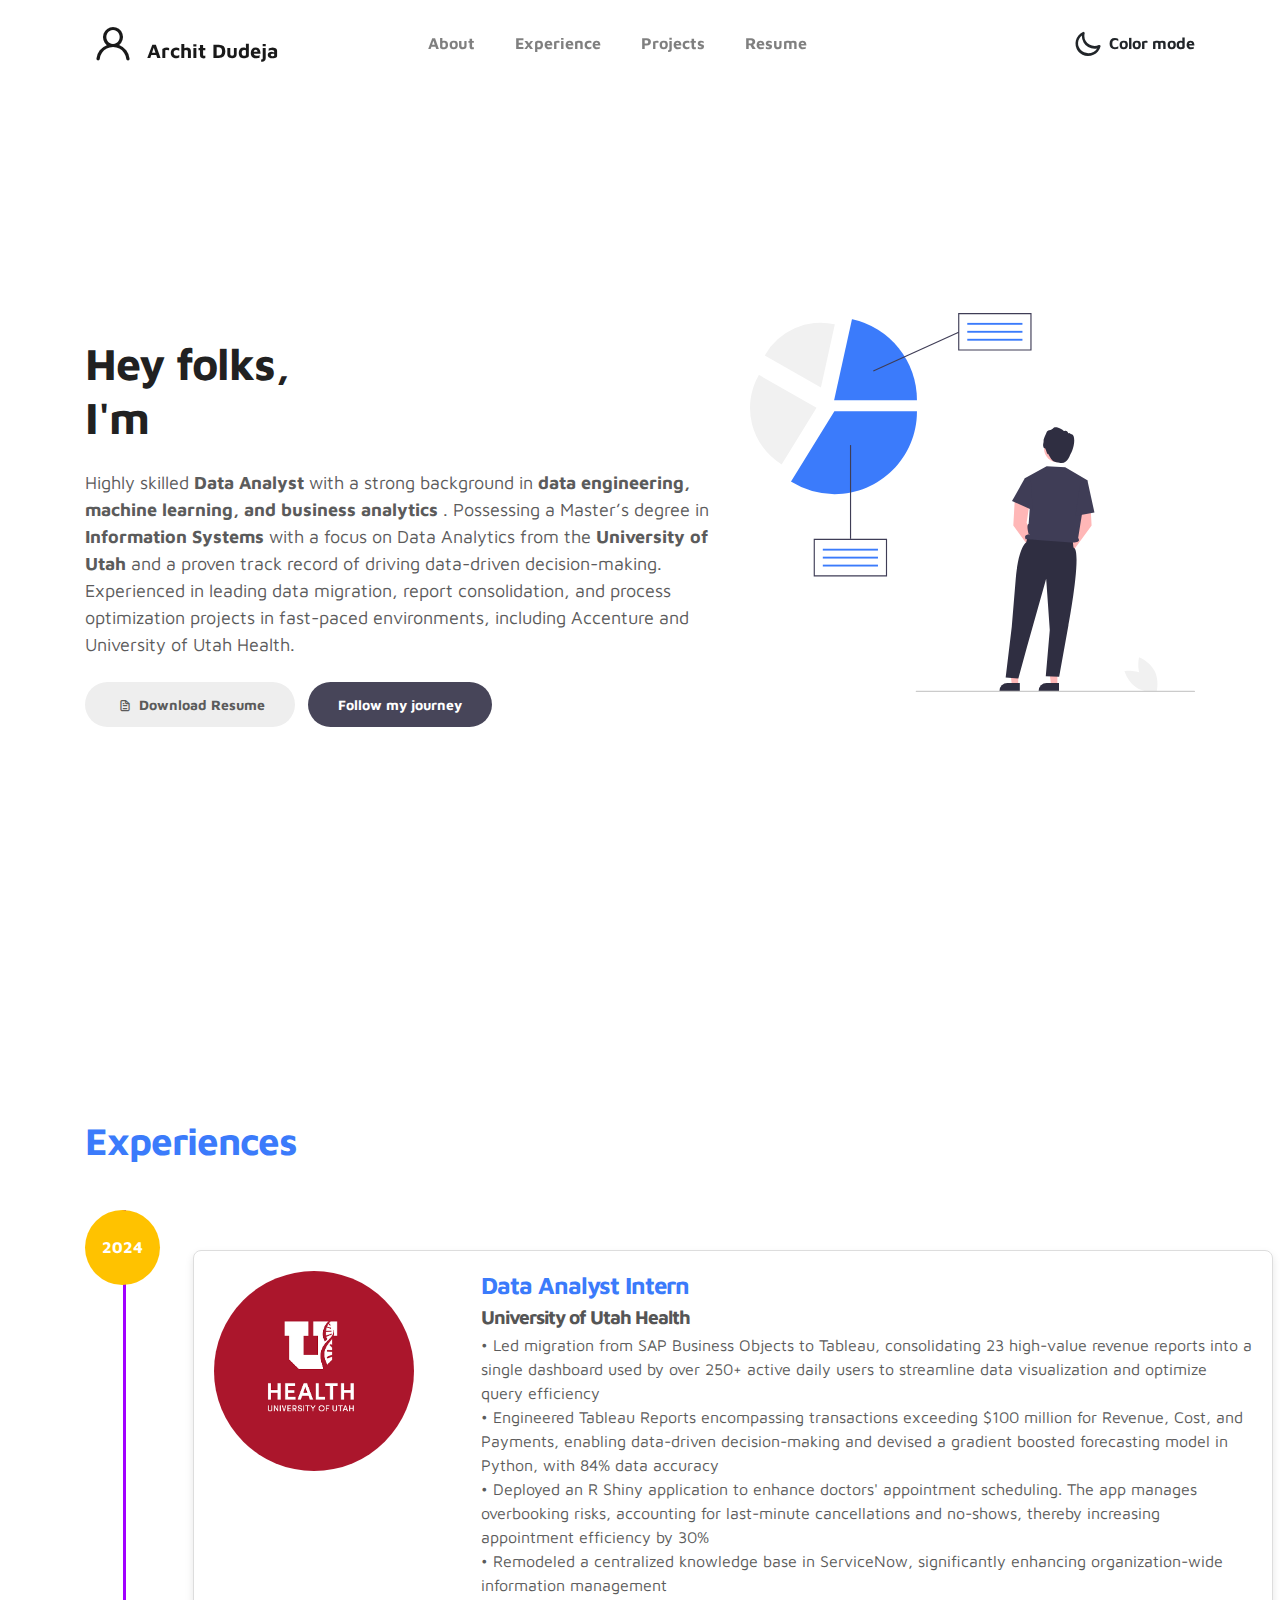
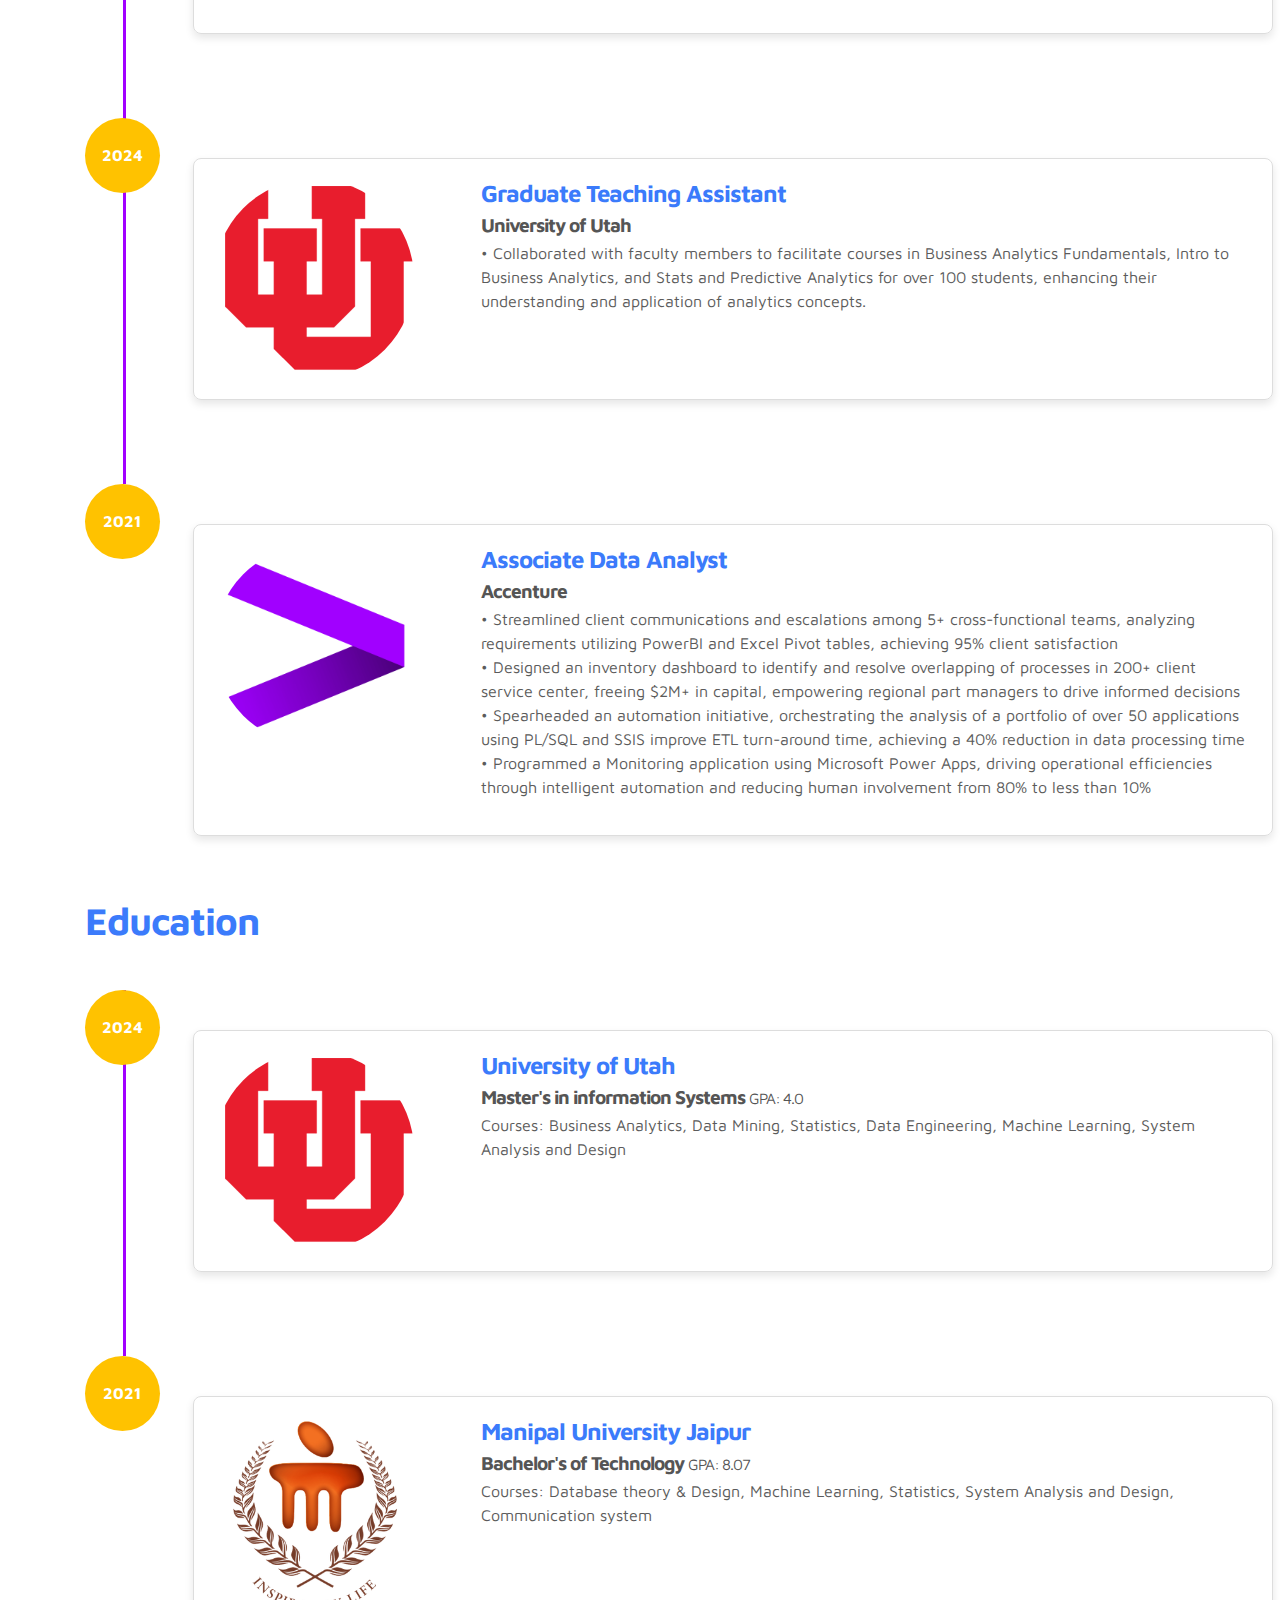
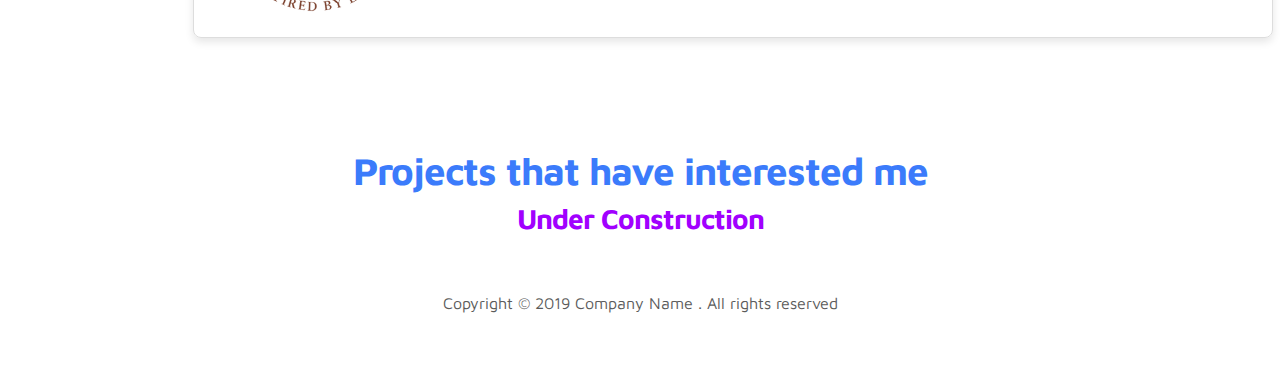
==== index.html @ 2ca390db "Update 10/14" ====
<!doctype html>
<html lang="en">
  <head>
    <meta charset="utf-8">
    <meta name="viewport" content="width=device-width, initial-scale=1, shrink-to-fit=no">
    <meta name="description" content="">
    <meta name="author" content="">

    <title>Archit Dudeja's Portfolio</title>

    <link rel="stylesheet" href="css/bootstrap.min.css">
    <link rel="stylesheet" href="css/unicons.css">
    <link rel="stylesheet" href="css/owl.carousel.min.css">
    <link rel="stylesheet" href="css/owl.theme.default.min.css">

    <!-- MAIN STYLE -->
    <link rel="stylesheet" href="css/style.css">

  </head>
  <body>

    <!-- MENU -->
    <nav class="navbar navbar-expand-sm navbar-light">
        <div class="container">
            <a class="navbar-brand" href="index.html"><i class='uil uil-user'></i> Archit Dudeja</a>

            <button class="navbar-toggler" type="button" data-toggle="collapse" data-target="#navbarNav" aria-controls="navbarNav" aria-expanded="false"
                aria-label="Toggle navigation">
                <span class="navbar-toggler-icon"></span>
                <span class="navbar-toggler-icon"></span>
                <span class="navbar-toggler-icon"></span>
            </button>

            <div class="collapse navbar-collapse" id="navbarNav">
                <ul class="navbar-nav mx-auto">
                    <li class="nav-item">
                        <a href="#about" class="nav-link"><span data-hover="About">About</span></a>
                    </li>
                    <li class="nav-item">
                      <a href="#resume" class="nav-link"><span data-hover="Resume">Experience</span></a>
                  </li>
                    <li class="nav-item">
                        <a href="#project" class="nav-link"><span data-hover="Projects">Projects</span></a>
                    </li>
                    <li class="nav-item">
                        <a href="https://github.com/architdudeja/Resume/blob/main/ArchitDudeja_Resume.pdf" class="nav-link" target=”_blank” ><span data-hover="Contact">Resume</span></a>
                    </li>
                </ul>

                <ul class="navbar-nav ml-lg-auto">
                    <div class="ml-lg-4">
                      <div class="color-mode d-lg-flex justify-content-center align-items-center">
                        <i class="color-mode-icon"></i>
                        Color mode
                      </div>
                    </div>
                </ul>
            </div>
        </div>
    </nav>

    <!-- ABOUT -->
    <section class="about full-screen d-lg-flex justify-content-center align-items-center" id="about">
        <div class="container">
            <div class="row">
                
                <div class="col-lg-7 col-md-12 col-12 d-flex align-items-center">
                    <div class="about-text">
                       
                        <h1 class="animated animated-text">
                            <span class="mr-2">Hey folks,</span> <br>
                            <span> I'm</span>
                                <div class="animated-info">
                                    <span class="animated-item">Archit Dudeja</span>
                                    <span class="animated-item">Data Analyst</span>
                                    <span class="animated-item">Data Engineer</span>
                                </div>
                        </h1>

                        <p>Highly skilled <b>Data Analyst</b> with a strong background in  <b>data engineering, machine learning, and business analytics </b>. Possessing a Master’s degree in <b>Information Systems</b> with a focus on Data Analytics from the <b>University of Utah </b> and a proven track record of driving data-driven decision-making. Experienced in leading data migration, report consolidation, and process optimization projects in fast-paced environments, including Accenture and University of Utah Health.</p>
                        
                        <div class="custom-btn-group mt-4">
                          <a href="https://github.com/architdudeja/Resume/blob/main/ArchitDudeja_Resume.pdf" class="btn mr-lg-2 custom-btn" target=”_blank”><i class='uil uil-file-alt'></i> Download Resume</a>
                          <a href="#resume" class="btn custom-btn custom-btn-bg custom-btn-link">Follow my journey</a>
                        </div>
                    </div>
                </div>

                <div class="col-lg-5 col-md-12 col-12">
                    <div class="about-image svg">
                        <img src="images/undraw/main.svg" class="img-fluid" alt="svg image">
                    </div>
                </div>

            </div>
        </div>
    </section>

    <!-- FEATURES -->
    <section class="resume py-5 d-lg-flex justify-content-center align-items-center" id="resume">
        <div class="container">
            <div class="row">

                <div class="col-12">
                  <h2 class="mb-4">Experiences</h2>

                    <div class="timeline">
                      <div class="timeline-wrapper">
                        <div class="timeline-yr">
                          <span>2024</span>
                     </div>
                     <div class="col-12 offset-1">
                      <div class="job-card">
                        <div class="row">
                          <div class="col-md-2 col-lg-3 mb-3 mb-md-0">
                        <img src="/images/ulogo.png" alt="Company Logo" class="job-card-image img-fluid">
                        </div>
                        <div class="col-md-10 col-lg-9">
                        <div class="job-card-details">
                          <h2 class="company-name">Data Analyst Intern</h2>
                          <h3 class="job-role">University of Utah Health</h3>
                          
                          <p class="job-description">• Led migration from SAP Business Objects to Tableau, consolidating 23 high-value revenue reports into a single dashboard used 
                            by over 250+ active daily users to streamline data visualization and optimize query efficiency <BR>
                            • Engineered Tableau Reports encompassing transactions exceeding $100 million for Revenue, Cost, and Payments, enabling 
                            data-driven decision-making and devised a gradient boosted forecasting model in Python, with 84% data accuracy<br>
                            • Deployed an R Shiny application to enhance doctors' appointment scheduling. The app manages overbooking risks, accounting 
                            for last-minute cancellations and no-shows, thereby increasing appointment efficiency by 30% <br>
                            • Remodeled a centralized knowledge base in ServiceNow, significantly enhancing organization-wide information management </p>
                        </div>
                      
                      </div>
                    </div>
                    </div>
                    </div>
                    </div>
                        <div class="timeline-wrapper">
                            <div class="timeline-yr">
                                <span>2024</span>
                            </div>
                            <div class="col-12 offset-1">
                              <div class="job-card">
                                <div class="row">
                                  <div class="col-md-2 col-lg-3 mb-3 mb-md-0">
                                <img src="/images/uu.png" alt="Company Logo" class="job-card-image">
                                </div>
                                <div class="col-md-10 col-lg-9">
                                <div class="job-card-details">
                                  <h2 class="company-name">Graduate Teaching Assistant</h2>
                                  <h3 class="job-role">University of Utah</h3>
                                  
                                  <p class="job-description">• Collaborated with faculty members to facilitate courses in Business Analytics Fundamentals, Intro to Business Analytics, and 
                                    Stats and Predictive Analytics for over 100 students, enhancing their understanding and application of analytics concepts. </p>
                                </div>
                        </div>
                        </div>
                        </div>
                        </div>
                        </div>

                        <div class="timeline-wrapper">
                          <div class="timeline-yr">
                              <span>2021</span>
                          </div>
                          <div class="col-12 offset-1">
                            <div class="job-card">
                              <div class="row">
                                <div class="col-md-2 col-lg-3 mb-3 mb-md-0">
                              <img src="/images/Accenture.png" alt="Company Logo" class="job-card-image">
                            </div>
                            <div class="col-md-10 col-lg-9">
                              <div class="job-card-details">
                                <h2 class="company-name">Associate Data Analyst</h2>
                                <h3 class="job-role">Accenture</h3>
                                
                                <p class="job-description">• Streamlined client communications and escalations among 5+ cross-functional teams, analyzing requirements utilizing 
                                  PowerBI and Excel Pivot tables, achieving 95% client satisfaction <br>
                                  • Designed an inventory dashboard to identify and resolve overlapping of processes in 200+ client service center, freeing 
                                  $2M+ in capital, empowering regional part managers to drive informed decisions <br>
                                  • Spearheaded an automation initiative, orchestrating the analysis of a portfolio of over 50 applications using PL/SQL and 
                                  SSIS improve ETL turn-around time, achieving a 40% reduction in data processing time <br>
                                  • Programmed a Monitoring application using Microsoft Power Apps, driving operational efficiencies through intelligent 
                                  automation and reducing human involvement from 80% to less than 10% </p>
                              </div>
                      </div>
                      </div>
                      </div>
                      </div>
                      </div>
                      

                    </div>
                </div>

                <div class="col-12">
                  <h2 class="mb-4 mobile-mt-2">Education</h2>
                  <div class="timeline">
                    <div class="timeline-wrapper">
                      <div class="timeline-yr">
                          <span>2024</span>
                      </div>
                      <div class="col-12 offset-1">
                        <div class="job-card">
                          <div class="row">
                            <div class="col-md-2 col-lg-3 mb-3 mb-md-0">
                          <img src="/images/uu.png" alt="Company Logo" class="job-card-image">
                        </div>
                        <div class="col-md-10 col-lg-9">
                          <div class="job-card-details">
                            <h2 class="company-name">University of Utah</h2>
                            <h3 class="job-role">Master's in information Systems <small>GPA: 4.0</small></h3>
                          
                            <p class="job-description">Courses: Business Analytics, Data Mining, Statistics, Data Engineering, Machine Learning, System Analysis and Design </p>
                          </div>
                  </div>
                  </div>
                  </div>
                  </div>
                  </div>
                  <div class="timeline-wrapper">
                    <div class="timeline-yr">
                        <span>2021</span>
                    </div>
                    <div class="col-12 offset-1">
                      <div class="job-card">
                        <div class="row">
                          <div class="col-md-2 col-lg-3 mb-3 mb-md-0">
                        <img src="/images/muj.png" alt="Company Logo" class="job-card-image">
                      </div>
                      <div class="col-md-10 col-lg-9">
                        <div class="job-card-details">
                          <h2 class="company-name">Manipal University Jaipur</h2>
                          <h3 class="job-role">Bachelor's of Technology <small>GPA: 8.07</small></h3>
                        
                          <p class="job-description">Courses: Database theory & Design, Machine Learning, Statistics, System Analysis and Design, Communication system  </p>
                        </div>
                </div>
                </div>
                </div>
                </div>

                    </div>
                </div>
                
            </div>
        </div>
        </div>
    </section>
<!-- PROJECTS -->


<section class="project py-10" id="project">
  <div class="container">
          
          <div class="row">
            <div class="col-lg-11 text-center mx-auto col-12">

                <div class="col-lg-12 mx-auto">
                  <h2>Projects that have interested me</h2>
                  <h3> Under Construction</h3>
                </div>
   <!-- 
                <div class="owl-carousel owl-theme">
                  <div class="item">
                    <div class="project-info">
                      <img src="images/project/project-image01.png" class="img-fluid" alt="project image">
                    </div>
                  </div>

                  <div class="item">
                    <div class="project-info">
                      <img src="images/project/project-image02.png" class="img-fluid" alt="project image">
                    </div>
                  </div>

                  <div class="item">
                    <div class="project-info">
                      <img src="images/project/project-image03.png" class="img-fluid" alt="project image">
                    </div>
                  </div>

                  <div class="item">
                    <div class="project-info">
                      <img src="images/project/project-image04.png" class="img-fluid" alt="project image">
                    </div>
                  </div>

                  <div class="item">
                    <div class="project-info">
                      <img src="images/project/project-image05.png" class="img-fluid" alt="project image">
                    </div>
                  </div>
                </div>
              -->
            </div>
          </div>
  </div>
</section>
    <!-- CONTACT -
    <section class="contact py-5" id="contact">
      <div class="container">
        <div class="row">
          
          <div class="col-lg-5 mr-lg-5 col-12">
            <div class="google-map w-100">
              <iframe src="https://www.google.com/maps/embed?pb=!1m18!1m12!1m3!1d12088.558402180099!2d-73.99373482142036!3d40.75895421922642!2m3!1f0!2f0!3f0!3m2!1i1024!2i768!4f13.1!3m3!1m2!1s0x89c25855b8fb3083%3A0xa0f9aef176042a5c!2sTheater+District%2C+New+York%2C+NY%2C+USA!5e0!3m2!1sen!2smm!4v1549875377188" width="400" height="300" frameborder="0" style="border:0" allowfullscreen></iframe>
            </div>

            <div class="contact-info d-flex justify-content-between align-items-center py-4 px-lg-5">
                <div class="contact-info-item">
                  <h3 class="mb-3 text-white">Say hello</h3>
                  <p class="footer-text mb-0">010 020 0960</p>
                  <p><a href="mailto:hello@company.co">hello@company.co</a></p>
                </div>

                <ul class="social-links">
                     <li><a href="#" class="uil uil-dribbble" data-toggle="tooltip" data-placement="left" title="Dribbble"></a></li>
                     <li><a href="#" class="uil uil-instagram" data-toggle="tooltip" data-placement="left" title="Instagram"></a></li>
                     <li><a href="#" class="uil uil-youtube" data-toggle="tooltip" data-placement="left" title="Youtube"></a></li>
                </ul>
            </div>
          </div>

          <div class="col-lg-6 col-12">
            <div class="contact-form">
              <h2 class="mb-4">Interested to work together? Let's talk</h2>

              <form action="" method="get">
                <div class="row">
                  <div class="col-lg-6 col-12">
                    <input type="text" class="form-control" name="name" placeholder="Your Name" id="name">
                  </div>

                  <div class="col-lg-6 col-12">
                    <input type="email" class="form-control" name="email" placeholder="Email" id="email">
                  </div>

                  <div class="col-12">
                    <textarea name="message" rows="6" class="form-control" id="message" placeholder="Message"></textarea>
                  </div>

                  <div class="ml-lg-auto col-lg-5 col-12">
                    <input type="submit" class="form-control submit-btn" value="Send Button">
                  </div>
                </div>
              </form>
            </div>
          </div>

        </div>
      </div>
    </section>
  -->
    <!-- FOOTER -->
     <footer class="footer py-5">
          <div class="container">
               <div class="row">

                    <div class="col-lg-12 col-12">                                
                        <p class="copyright-text text-center">Copyright &copy; 2019 Company Name . All rights reserved</p>
                        
                    </div>
                    
               </div>
          </div>
     </footer>

    <script src="js/jquery-3.3.1.min.js"></script>
    <script src="js/popper.min.js"></script>
    <script src="js/bootstrap.min.js"></script>
    <script src="js/Headroom.js"></script>
    <script src="js/jQuery.headroom.js"></script>
    <script src="js/owl.carousel.min.js"></script>
    <script src="js/smoothscroll.js"></script>
    <script src="js/custom.js"></script>

  </body>
</html>
---- css/unicons.css ----
@font-face {
  font-family: 'unicons';
  src: url('../font/unicons.eot?42479262');
  src: url('../font/unicons.eot?42479262#iefix') format('embedded-opentype'),
       url('../font/unicons.woff2?42479262') format('woff2'),
       url('../font/unicons.woff?42479262') format('woff'),
       url('../font/unicons.ttf?42479262') format('truetype'),
       url('../font/unicons.svg?42479262#unicons') format('svg');
  font-weight: normal;
  font-style: normal;
}
/* Chrome hack: SVG is rendered more smooth in Windozze. 100% magic, uncomment if you need it. */
/* Note, that will break hinting! In other OS-es font will be not as sharp as it could be */
/*
@media screen and (-webkit-min-device-pixel-ratio:0) {
  @font-face {
    font-family: 'unicons';
    src: url('../font/unicons.svg?42479262#unicons') format('svg');
  }
}
*/
 
 [class^="uil-"]:before, [class*=" uil-"]:before {
  font-family: "unicons";
  font-style: normal;
  font-weight: normal;
  speak: none;
 
  display: inline-block;
  text-decoration: inherit;
  width: 1em;
  margin-right: .2em;
  text-align: center;
  /* opacity: .8; */
 
  /* For safety - reset parent styles, that can break glyph codes*/
  font-variant: normal;
  text-transform: none;
 
  /* fix buttons height, for twitter bootstrap */
  line-height: 1em;
 
  /* Animation center compensation - margins should be symmetric */
  /* remove if not needed */
  margin-left: .2em;
 
  /* you can be more comfortable with increased icons size */
  /* font-size: 120%; */
 
  /* Font smoothing. That was taken from TWBS */
  -webkit-font-smoothing: antialiased;
  -moz-osx-font-smoothing: grayscale;
 
  /* Uncomment for 3D effect */
  /* text-shadow: 1px 1px 1px rgba(127, 127, 127, 0.3); */
}
 
.uil-abacus:before { content: '\e800'; } /* '' */
.uil-accessible-icon-alt:before { content: '\e801'; } /* '' */
.uil-adjust-alt:before { content: '\e802'; } /* '' */
.uil-adjust-circle:before { content: '\e803'; } /* '' */
.uil-adjust-half:before { content: '\e804'; } /* '' */
.uil-adjust:before { content: '\e805'; } /* '' */
.uil-airplay:before { content: '\e806'; } /* '' */
.uil-align-alt:before { content: '\e807'; } /* '' */
.uil-align-center-alt:before { content: '\e808'; } /* '' */
.uil-align-center-h:before { content: '\e809'; } /* '' */
.uil-align-center-justify:before { content: '\e80a'; } /* '' */
.uil-align-center-v:before { content: '\e80b'; } /* '' */
.uil-align-center:before { content: '\e80c'; } /* '' */
.uil-align-justify:before { content: '\e80d'; } /* '' */
.uil-align-left-justify:before { content: '\e80e'; } /* '' */
.uil-align-left:before { content: '\e80f'; } /* '' */
.uil-align-letter-right:before { content: '\e810'; } /* '' */
.uil-align-right-justify:before { content: '\e811'; } /* '' */
.uil-align-right:before { content: '\e812'; } /* '' */
.uil-align:before { content: '\e813'; } /* '' */
.uil-ambulance:before { content: '\e814'; } /* '' */
.uil-analysis:before { content: '\e815'; } /* '' */
.uil-analytics:before { content: '\e816'; } /* '' */
.uil-anchor:before { content: '\e817'; } /* '' */
.uil-android-phone-slash:before { content: '\e818'; } /* '' */
.uil-angle-double-down:before { content: '\e819'; } /* '' */
.uil-angle-double-left:before { content: '\e81a'; } /* '' */
.uil-angle-double-right:before { content: '\e81b'; } /* '' */
.uil-angle-double-up:before { content: '\e81c'; } /* '' */
.uil-angle-down:before { content: '\e81d'; } /* '' */
.uil-angle-left:before { content: '\e81e'; } /* '' */
.uil-angle-right-b:before { content: '\e81f'; } /* '' */
.uil-angle-right:before { content: '\e820'; } /* '' */
.uil-angle-up:before { content: '\e821'; } /* '' */
.uil-annoyed-alt:before { content: '\e822'; } /* '' */
.uil-annoyed:before { content: '\e823'; } /* '' */
.uil-apps:before { content: '\e824'; } /* '' */
.uil-archive-alt:before { content: '\e825'; } /* '' */
.uil-archive:before { content: '\e826'; } /* '' */
.uil-arrow-break:before { content: '\e827'; } /* '' */
.uil-arrow-circle-down:before { content: '\e828'; } /* '' */
.uil-arrow-circle-left:before { content: '\e829'; } /* '' */
.uil-arrow-circle-right:before { content: '\e82a'; } /* '' */
.uil-arrow-circle-up:before { content: '\e82b'; } /* '' */
.uil-arrow-compress-h:before { content: '\e82c'; } /* '' */
.uil-arrow-down-left:before { content: '\e82d'; } /* '' */
.uil-arrow-down-right:before { content: '\e82e'; } /* '' */
.uil-arrow-down:before { content: '\e82f'; } /* '' */
.uil-arrow-from-right:before { content: '\e830'; } /* '' */
.uil-arrow-from-top:before { content: '\e831'; } /* '' */
.uil-arrow-growth:before { content: '\e832'; } /* '' */
.uil-arrow-left:before { content: '\e833'; } /* '' */
.uil-arrow-random:before { content: '\e834'; } /* '' */
.uil-arrow-resize-diagonal:before { content: '\e835'; } /* '' */
.uil-arrow-right:before { content: '\e836'; } /* '' */
.uil-arrow-to-bottom:before { content: '\e837'; } /* '' */
.uil-arrow-to-right:before { content: '\e838'; } /* '' */
.uil-arrow-up-left:before { content: '\e839'; } /* '' */
.uil-arrow-up-right:before { content: '\e83a'; } /* '' */
.uil-arrow-up:before { content: '\e83b'; } /* '' */
.uil-arrows-h-alt:before { content: '\e83c'; } /* '' */
.uil-arrows-h:before { content: '\e83d'; } /* '' */
.uil-arrows-left-down:before { content: '\e83e'; } /* '' */
.uil-arrows-maximize:before { content: '\e83f'; } /* '' */
.uil-arrows-merge:before { content: '\e840'; } /* '' */
.uil-arrows-resize-h:before { content: '\e841'; } /* '' */
.uil-arrows-resize-v:before { content: '\e842'; } /* '' */
.uil-arrows-resize:before { content: '\e843'; } /* '' */
.uil-arrows-right-down:before { content: '\e844'; } /* '' */
.uil-arrows-shrink-h:before { content: '\e845'; } /* '' */
.uil-arrows-shrink-v:before { content: '\e846'; } /* '' */
.uil-arrows-up-right:before { content: '\e847'; } /* '' */
.uil-arrows-v-alt:before { content: '\e848'; } /* '' */
.uil-arrows-v:before { content: '\e849'; } /* '' */
.uil-at:before { content: '\e84a'; } /* '' */
.uil-atm-card:before { content: '\e84b'; } /* '' */
.uil-atom:before { content: '\e84c'; } /* '' */
.uil-auto-flash:before { content: '\e84d'; } /* '' */
.uil-award-alt:before { content: '\e84e'; } /* '' */
.uil-award:before { content: '\e84f'; } /* '' */
.uil-baby-carriage:before { content: '\e850'; } /* '' */
.uil-backpack:before { content: '\e851'; } /* '' */
.uil-backspace:before { content: '\e852'; } /* '' */
.uil-backward:before { content: '\e853'; } /* '' */
.uil-bag-alt:before { content: '\e854'; } /* '' */
.uil-bag-slash:before { content: '\e855'; } /* '' */
.uil-bag:before { content: '\e856'; } /* '' */
.uil-ball:before { content: '\e857'; } /* '' */
.uil-ban:before { content: '\e858'; } /* '' */
.uil-bars:before { content: '\e859'; } /* '' */
.uil-basketball-hoop:before { content: '\e85a'; } /* '' */
.uil-basketball:before { content: '\e85b'; } /* '' */
.uil-battery-bolt:before { content: '\e85c'; } /* '' */
.uil-battery-empty:before { content: '\e85d'; } /* '' */
.uil-bed-double:before { content: '\e85e'; } /* '' */
.uil-bed:before { content: '\e85f'; } /* '' */
.uil-bell-school:before { content: '\e860'; } /* '' */
.uil-bell-slash:before { content: '\e861'; } /* '' */
.uil-bill:before { content: '\e862'; } /* '' */
.uil-bitcoin-circle:before { content: '\e863'; } /* '' */
.uil-bitcoin:before { content: '\e864'; } /* '' */
.uil-bluetooth-b:before { content: '\e865'; } /* '' */
.uil-bolt-alt:before { content: '\e866'; } /* '' */
.uil-bolt-slash:before { content: '\e867'; } /* '' */
.uil-bolt:before { content: '\e868'; } /* '' */
.uil-book-alt:before { content: '\e869'; } /* '' */
.uil-book-medical:before { content: '\e86a'; } /* '' */
.uil-book-open:before { content: '\e86b'; } /* '' */
.uil-book-reader:before { content: '\e86c'; } /* '' */
.uil-book:before { content: '\e86d'; } /* '' */
.uil-bookmark-full:before { content: '\e86e'; } /* '' */
.uil-bookmark:before { content: '\e86f'; } /* '' */
.uil-books:before { content: '\e870'; } /* '' */
.uil-boombox:before { content: '\e871'; } /* '' */
.uil-border-alt:before { content: '\e872'; } /* '' */
.uil-border-bottom:before { content: '\e873'; } /* '' */
.uil-border-clear:before { content: '\e874'; } /* '' */
.uil-border-horizontal:before { content: '\e875'; } /* '' */
.uil-border-inner:before { content: '\e876'; } /* '' */
.uil-border-left:before { content: '\e877'; } /* '' */
.uil-border-out:before { content: '\e878'; } /* '' */
.uil-border-right:before { content: '\e879'; } /* '' */
.uil-border-top:before { content: '\e87a'; } /* '' */
.uil-border-vertical:before { content: '\e87b'; } /* '' */
.uil-box:before { content: '\e87c'; } /* '' */
.uil-briefcase-alt:before { content: '\e87d'; } /* '' */
.uil-briefcase:before { content: '\e87e'; } /* '' */
.uil-bright:before { content: '\e87f'; } /* '' */
.uil-brightness-empty:before { content: '\e880'; } /* '' */
.uil-brightness-half:before { content: '\e881'; } /* '' */
.uil-brightness-low:before { content: '\e882'; } /* '' */
.uil-brightness-minus:before { content: '\e883'; } /* '' */
.uil-brightness-plus:before { content: '\e884'; } /* '' */
.uil-brightness:before { content: '\e885'; } /* '' */
.uil-bring-bottom:before { content: '\e886'; } /* '' */
.uil-bring-front:before { content: '\e887'; } /* '' */
.uil-brush-alt:before { content: '\e888'; } /* '' */
.uil-bug:before { content: '\e889'; } /* '' */
.uil-building:before { content: '\e88a'; } /* '' */
.uil-bullseye:before { content: '\e88b'; } /* '' */
.uil-bus-alt:before { content: '\e88c'; } /* '' */
.uil-bus-school:before { content: '\e88d'; } /* '' */
.uil-bus:before { content: '\e88e'; } /* '' */
.uil-calcualtor:before { content: '\e88f'; } /* '' */
.uil-calculator-alt:before { content: '\e890'; } /* '' */
.uil-calendar-alt:before { content: '\e891'; } /* '' */
.uil-calendar-slash:before { content: '\e892'; } /* '' */
.uil-calender:before { content: '\e893'; } /* '' */
.uil-calling:before { content: '\e894'; } /* '' */
.uil-camera-plus:before { content: '\e895'; } /* '' */
.uil-camera-slash:before { content: '\e896'; } /* '' */
.uil-camera:before { content: '\e897'; } /* '' */
.uil-cancel:before { content: '\e898'; } /* '' */
.uil-capsule:before { content: '\e899'; } /* '' */
.uil-capture:before { content: '\e89a'; } /* '' */
.uil-car-sideview:before { content: '\e89b'; } /* '' */
.uil-car-slash:before { content: '\e89c'; } /* '' */
.uil-car-wash:before { content: '\e89d'; } /* '' */
.uil-car:before { content: '\e89e'; } /* '' */
.uil-card-atm:before { content: '\e89f'; } /* '' */
.uil-caret-right:before { content: '\e8a0'; } /* '' */
.uil-cart:before { content: '\e8a1'; } /* '' */
.uil-cell:before { content: '\e8a2'; } /* '' */
.uil-celsius:before { content: '\e8a3'; } /* '' */
.uil-chart-bar-alt:before { content: '\e8a4'; } /* '' */
.uil-chart-bar:before { content: '\e8a5'; } /* '' */
.uil-chart-down:before { content: '\e8a6'; } /* '' */
.uil-chart-growth-alt:before { content: '\e8a7'; } /* '' */
.uil-chart-growth:before { content: '\e8a8'; } /* '' */
.uil-chart-line:before { content: '\e8a9'; } /* '' */
.uil-chart-pie-alt:before { content: '\e8aa'; } /* '' */
.uil-chart-pie:before { content: '\e8ab'; } /* '' */
.uil-chart:before { content: '\e8ac'; } /* '' */
.uil-chat-bubble-user:before { content: '\e8ad'; } /* '' */
.uil-chat-info:before { content: '\e8ae'; } /* '' */
.uil-chat:before { content: '\e8af'; } /* '' */
.uil-check-circle:before { content: '\e8b0'; } /* '' */
.uil-check-square:before { content: '\e8b1'; } /* '' */
.uil-check:before { content: '\e8b2'; } /* '' */
.uil-circle-layer:before { content: '\e8b3'; } /* '' */
.uil-circle:before { content: '\e8b4'; } /* '' */
.uil-circuit:before { content: '\e8b5'; } /* '' */
.uil-clapper-board:before { content: '\e8b6'; } /* '' */
.uil-clipboard-alt:before { content: '\e8b7'; } /* '' */
.uil-clipboard-blank:before { content: '\e8b8'; } /* '' */
.uil-clipboard-notes:before { content: '\e8b9'; } /* '' */
.uil-clipboard:before { content: '\e8ba'; } /* '' */
.uil-clock-eight:before { content: '\e8bb'; } /* '' */
.uil-clock-five:before { content: '\e8bc'; } /* '' */
.uil-clock-nine:before { content: '\e8bd'; } /* '' */
.uil-clock-seven:before { content: '\e8be'; } /* '' */
.uil-clock-ten:before { content: '\e8bf'; } /* '' */
.uil-clock-three:before { content: '\e8c0'; } /* '' */
.uil-clock-two:before { content: '\e8c1'; } /* '' */
.uil-clock:before { content: '\e8c2'; } /* '' */
.uil-closed-captioning:before { content: '\e8c3'; } /* '' */
.uil-cloud-block:before { content: '\e8c4'; } /* '' */
.uil-cloud-bookmark:before { content: '\e8c5'; } /* '' */
.uil-cloud-check:before { content: '\e8c6'; } /* '' */
.uil-cloud-computing:before { content: '\e8c7'; } /* '' */
.uil-cloud-data-connection:before { content: '\e8c8'; } /* '' */
.uil-cloud-database-tree:before { content: '\e8c9'; } /* '' */
.uil-cloud-download:before { content: '\e8ca'; } /* '' */
.uil-cloud-drizzle:before { content: '\e8cb'; } /* '' */
.uil-cloud-exclamation:before { content: '\e8cc'; } /* '' */
.uil-cloud-hail:before { content: '\e8cd'; } /* '' */
.uil-cloud-heart:before { content: '\e8ce'; } /* '' */
.uil-cloud-info:before { content: '\e8cf'; } /* '' */
.uil-cloud-lock:before { content: '\e8d0'; } /* '' */
.uil-cloud-meatball:before { content: '\e8d1'; } /* '' */
.uil-cloud-moon-hail:before { content: '\e8d2'; } /* '' */
.uil-cloud-moon-meatball:before { content: '\e8d3'; } /* '' */
.uil-cloud-moon-rain:before { content: '\e8d4'; } /* '' */
.uil-cloud-moon-showers:before { content: '\e8d5'; } /* '' */
.uil-cloud-moon:before { content: '\e8d6'; } /* '' */
.uil-cloud-question:before { content: '\e8d7'; } /* '' */
.uil-cloud-rain-sun:before { content: '\e8d8'; } /* '' */
.uil-cloud-rain:before { content: '\e8d9'; } /* '' */
.uil-cloud-redo:before { content: '\e8da'; } /* '' */
.uil-cloud-set:before { content: '\e8db'; } /* '' */
.uil-cloud-share:before { content: '\e8dc'; } /* '' */
.uil-cloud-shield:before { content: '\e8dd'; } /* '' */
.uil-cloud-showers-alt:before { content: '\e8de'; } /* '' */
.uil-cloud-showers-heavy:before { content: '\e8df'; } /* '' */
.uil-cloud-showers:before { content: '\e8e0'; } /* '' */
.uil-cloud-slash:before { content: '\e8e1'; } /* '' */
.uil-cloud-sun-hail:before { content: '\e8e2'; } /* '' */
.uil-cloud-sun-meatball:before { content: '\e8e3'; } /* '' */
.uil-cloud-sun-rain-alt:before { content: '\e8e4'; } /* '' */
.uil-cloud-sun-rain:before { content: '\e8e5'; } /* '' */
.uil-cloud-sun-tear:before { content: '\e8e6'; } /* '' */
.uil-cloud-sun:before { content: '\e8e7'; } /* '' */
.uil-cloud-times:before { content: '\e8e8'; } /* '' */
.uil-cloud-unlock:before { content: '\e8e9'; } /* '' */
.uil-cloud-upload:before { content: '\e8ea'; } /* '' */
.uil-cloud-wifi:before { content: '\e8eb'; } /* '' */
.uil-cloud-wind:before { content: '\e8ec'; } /* '' */
.uil-cloud:before { content: '\e8ed'; } /* '' */
.uil-clouds:before { content: '\e8ee'; } /* '' */
.uil-club:before { content: '\e8ef'; } /* '' */
.uil-code:before { content: '\e8f0'; } /* '' */
.uil-coffee:before { content: '\e8f1'; } /* '' */
.uil-cog:before { content: '\e8f2'; } /* '' */
.uil-coins:before { content: '\e8f3'; } /* '' */
.uil-columns:before { content: '\e8f4'; } /* '' */
.uil-comment-alt-block:before { content: '\e8f5'; } /* '' */
.uil-comment-alt-chart-lines:before { content: '\e8f6'; } /* '' */
.uil-comment-alt-check:before { content: '\e8f7'; } /* '' */
.uil-comment-alt-dots:before { content: '\e8f8'; } /* '' */
.uil-comment-alt-download:before { content: '\e8f9'; } /* '' */
.uil-comment-alt-edit:before { content: '\e8fa'; } /* '' */
.uil-comment-alt-exclamation:before { content: '\e8fb'; } /* '' */
.uil-comment-alt-heart:before { content: '\e8fc'; } /* '' */
.uil-comment-alt-image:before { content: '\e8fd'; } /* '' */
.uil-comment-alt-info:before { content: '\e8fe'; } /* '' */
.uil-comment-alt-lines:before { content: '\e8ff'; } /* '' */
.uil-comment-alt-lock:before { content: '\e900'; } /* '' */
.uil-comment-alt-medical:before { content: '\e901'; } /* '' */
.uil-comment-alt-message:before { content: '\e902'; } /* '' */
.uil-comment-alt-notes:before { content: '\e903'; } /* '' */
.uil-comment-alt-plus:before { content: '\e904'; } /* '' */
.uil-comment-alt-question:before { content: '\e905'; } /* '' */
.uil-comment-alt-redo:before { content: '\e906'; } /* '' */
.uil-comment-alt-search:before { content: '\e907'; } /* '' */
.uil-comment-alt-share:before { content: '\e908'; } /* '' */
.uil-comment-alt-shield:before { content: '\e909'; } /* '' */
.uil-comment-alt-upload:before { content: '\e90a'; } /* '' */
.uil-comment-alt-verify:before { content: '\e90b'; } /* '' */
.uil-comment-alt:before { content: '\e90c'; } /* '' */
.uil-comment-block:before { content: '\e90d'; } /* '' */
.uil-comment-chart-line:before { content: '\e90e'; } /* '' */
.uil-comment-check:before { content: '\e90f'; } /* '' */
.uil-comment-dots:before { content: '\e910'; } /* '' */
.uil-comment-download:before { content: '\e911'; } /* '' */
.uil-comment-edit:before { content: '\e912'; } /* '' */
.uil-comment-exclamation:before { content: '\e913'; } /* '' */
.uil-comment-heart:before { content: '\e914'; } /* '' */
.uil-comment-image:before { content: '\e915'; } /* '' */
.uil-comment-info-alt:before { content: '\e916'; } /* '' */
.uil-comment-info:before { content: '\e917'; } /* '' */
.uil-comment-lines:before { content: '\e918'; } /* '' */
.uil-comment-lock:before { content: '\e919'; } /* '' */
.uil-comment-medical:before { content: '\e91a'; } /* '' */
.uil-comment-message:before { content: '\e91b'; } /* '' */
.uil-comment-notes:before { content: '\e91c'; } /* '' */
.uil-comment-plus:before { content: '\e91d'; } /* '' */
.uil-comment-question:before { content: '\e91e'; } /* '' */
.uil-comment-redo:before { content: '\e91f'; } /* '' */
.uil-comment-search:before { content: '\e920'; } /* '' */
.uil-comment-share:before { content: '\e921'; } /* '' */
.uil-comment-shield:before { content: '\e922'; } /* '' */
.uil-comment-slash:before { content: '\e923'; } /* '' */
.uil-comment-upload:before { content: '\e924'; } /* '' */
.uil-comment-verify:before { content: '\e925'; } /* '' */
.uil-comment:before { content: '\e926'; } /* '' */
.uil-comments-alt:before { content: '\e927'; } /* '' */
.uil-comments:before { content: '\e928'; } /* '' */
.uil-commnet-alt-slash:before { content: '\e929'; } /* '' */
.uil-compact-disc:before { content: '\e92a'; } /* '' */
.uil-compass:before { content: '\e92b'; } /* '' */
.uil-compress-alt-left:before { content: '\e92c'; } /* '' */
.uil-compress-alt:before { content: '\e92d'; } /* '' */
.uil-compress-arrows:before { content: '\e92e'; } /* '' */
.uil-compress-lines:before { content: '\e92f'; } /* '' */
.uil-compress-point:before { content: '\e930'; } /* '' */
.uil-compress-v:before { content: '\e931'; } /* '' */
.uil-compress:before { content: '\e932'; } /* '' */
.uil-computer-mouse:before { content: '\e933'; } /* '' */
.uil-confused:before { content: '\e934'; } /* '' */
.uil-constructor:before { content: '\e935'; } /* '' */
.uil-copy-alt:before { content: '\e936'; } /* '' */
.uil-copy-landscape:before { content: '\e937'; } /* '' */
.uil-copy:before { content: '\e938'; } /* '' */
.uil-copyright:before { content: '\e939'; } /* '' */
.uil-corner-down-left:before { content: '\e93a'; } /* '' */
.uil-corner-down-right-alt:before { content: '\e93b'; } /* '' */
.uil-corner-down-right:before { content: '\e93c'; } /* '' */
.uil-corner-left-down:before { content: '\e93d'; } /* '' */
.uil-corner-right-down:before { content: '\e93e'; } /* '' */
.uil-corner-up-left-alt:before { content: '\e93f'; } /* '' */
.uil-corner-up-left:before { content: '\e940'; } /* '' */
.uil-corner-up-right-alt:before { content: '\e941'; } /* '' */
.uil-corner-up-right:before { content: '\e942'; } /* '' */
.uil-creative-commons-pd-alt:before { content: '\e943'; } /* '' */
.uil-creative-commons-pd:before { content: '\e944'; } /* '' */
.uil-crockery:before { content: '\e945'; } /* '' */
.uil-crop-alt-rotate-left:before { content: '\e946'; } /* '' */
.uil-crop-alt-rotate-right:before { content: '\e947'; } /* '' */
.uil-crop-alt:before { content: '\e948'; } /* '' */
.uil-crosshair-alt:before { content: '\e949'; } /* '' */
.uil-crosshair:before { content: '\e94a'; } /* '' */
.uil-crosshairs:before { content: '\e94b'; } /* '' */
.uil-cube:before { content: '\e94c'; } /* '' */
.uil-data-sharing:before { content: '\e94d'; } /* '' */
.uil-database-alt:before { content: '\e94e'; } /* '' */
.uil-database:before { content: '\e94f'; } /* '' */
.uil-desert:before { content: '\e950'; } /* '' */
.uil-desktop-alt-slash:before { content: '\e951'; } /* '' */
.uil-desktop-alt:before { content: '\e952'; } /* '' */
.uil-desktop-cloud-alt:before { content: '\e953'; } /* '' */
.uil-desktop-slash:before { content: '\e954'; } /* '' */
.uil-desktop:before { content: '\e955'; } /* '' */
.uil-dialpad-alt:before { content: '\e956'; } /* '' */
.uil-dialpad:before { content: '\e957'; } /* '' */
.uil-diamond:before { content: '\e958'; } /* '' */
.uil-diary-alt:before { content: '\e959'; } /* '' */
.uil-diary:before { content: '\e95a'; } /* '' */
.uil-dice-five:before { content: '\e95b'; } /* '' */
.uil-dice-four:before { content: '\e95c'; } /* '' */
.uil-dice-one:before { content: '\e95d'; } /* '' */
.uil-dice-six:before { content: '\e95e'; } /* '' */
.uil-dice-three:before { content: '\e95f'; } /* '' */
.uil-dice-two:before { content: '\e960'; } /* '' */
.uil-direction:before { content: '\e961'; } /* '' */
.uil-directions:before { content: '\e962'; } /* '' */
.uil-dizzy-meh:before { content: '\e963'; } /* '' */
.uil-dna:before { content: '\e964'; } /* '' */
.uil-document-layout-center:before { content: '\e965'; } /* '' */
.uil-document-layout-left:before { content: '\e966'; } /* '' */
.uil-document-layout-right:before { content: '\e967'; } /* '' */
.uil-document:before { content: '\e968'; } /* '' */
.uil-dollar-alt:before { content: '\e969'; } /* '' */
.uil-dollar-sign-alt:before { content: '\e96a'; } /* '' */
.uil-dollar-sign:before { content: '\e96b'; } /* '' */
.uil-down-arrow:before { content: '\e96c'; } /* '' */
.uil-download-alt:before { content: '\e96d'; } /* '' */
.uil-dribbble:before { content: '\e96e'; } /* '' */
.uil-drill:before { content: '\e96f'; } /* '' */
.uil-dropbox:before { content: '\e970'; } /* '' */
.uil-dumbbell:before { content: '\e971'; } /* '' */
.uil-edit-alt:before { content: '\e972'; } /* '' */
.uil-edit:before { content: '\e973'; } /* '' */
.uil-ellipsis-h:before { content: '\e974'; } /* '' */
.uil-ellipsis-v:before { content: '\e975'; } /* '' */
.uil-emoji:before { content: '\e976'; } /* '' */
.uil-enter:before { content: '\e977'; } /* '' */
.uil-entry:before { content: '\e978'; } /* '' */
.uil-envelope-add:before { content: '\e979'; } /* '' */
.uil-envelope-alt:before { content: '\e97a'; } /* '' */
.uil-envelope-block:before { content: '\e97b'; } /* '' */
.uil-envelope-bookmark:before { content: '\e97c'; } /* '' */
.uil-envelope-check:before { content: '\e97d'; } /* '' */
.uil-envelope-download-alt:before { content: '\e97e'; } /* '' */
.uil-envelope-download:before { content: '\e97f'; } /* '' */
.uil-envelope-edit:before { content: '\e980'; } /* '' */
.uil-envelope-exclamation:before { content: '\e981'; } /* '' */
.uil-envelope-heart:before { content: '\e982'; } /* '' */
.uil-envelope-info:before { content: '\e983'; } /* '' */
.uil-envelope-lock:before { content: '\e984'; } /* '' */
.uil-envelope-minus:before { content: '\e985'; } /* '' */
.uil-envelope-open:before { content: '\e986'; } /* '' */
.uil-envelope-question:before { content: '\e987'; } /* '' */
.uil-envelope-receive:before { content: '\e988'; } /* '' */
.uil-envelope-redo:before { content: '\e989'; } /* '' */
.uil-envelope-search:before { content: '\e98a'; } /* '' */
.uil-envelope-send:before { content: '\e98b'; } /* '' */
.uil-envelope-share:before { content: '\e98c'; } /* '' */
.uil-envelope-shield:before { content: '\e98d'; } /* '' */
.uil-envelope-star:before { content: '\e98e'; } /* '' */
.uil-envelope-times:before { content: '\e98f'; } /* '' */
.uil-envelope-upload-alt:before { content: '\e990'; } /* '' */
.uil-envelope-upload:before { content: '\e991'; } /* '' */
.uil-envelope:before { content: '\e992'; } /* '' */
.uil-envelopes:before { content: '\e993'; } /* '' */
.uil-equal-circle:before { content: '\e994'; } /* '' */
.uil-euro-circle:before { content: '\e995'; } /* '' */
.uil-euro:before { content: '\e996'; } /* '' */
.uil-exchange-alt:before { content: '\e997'; } /* '' */
.uil-exchange:before { content: '\e998'; } /* '' */
.uil-exclamation-circle:before { content: '\e999'; } /* '' */
.uil-exclamation-octagon:before { content: '\e99a'; } /* '' */
.uil-exclamation-triangle:before { content: '\e99b'; } /* '' */
.uil-exclude:before { content: '\e99c'; } /* '' */
.uil-exit:before { content: '\e99d'; } /* '' */
.uil-expand-alt:before { content: '\e99e'; } /* '' */
.uil-expand-arrows-alt:before { content: '\e99f'; } /* '' */
.uil-expand-arrows:before { content: '\e9a0'; } /* '' */
.uil-expand-from-corner:before { content: '\e9a1'; } /* '' */
.uil-expand-left:before { content: '\e9a2'; } /* '' */
.uil-export:before { content: '\e9a3'; } /* '' */
.uil-exposure-alt:before { content: '\e9a4'; } /* '' */
.uil-exposure-increase:before { content: '\e9a5'; } /* '' */
.uil-external-link-alt:before { content: '\e9a6'; } /* '' */
.uil-eye-slash:before { content: '\e9a7'; } /* '' */
.uil-eye:before { content: '\e9a8'; } /* '' */
.uil-facebook:before { content: '\e9a9'; } /* '' */
.uil-fahrenheit:before { content: '\e9aa'; } /* '' */
.uil-fast-mail-alt:before { content: '\e9ab'; } /* '' */
.uil-fast-mail:before { content: '\e9ac'; } /* '' */
.uil-favorite:before { content: '\e9ad'; } /* '' */
.uil-feedback:before { content: '\e9ae'; } /* '' */
.uil-file-alt:before { content: '\e9af'; } /* '' */
.uil-file-blank:before { content: '\e9b0'; } /* '' */
.uil-file-block-alt:before { content: '\e9b1'; } /* '' */
.uil-file-bookmark-alt:before { content: '\e9b2'; } /* '' */
.uil-file-check-alt:before { content: '\e9b3'; } /* '' */
.uil-file-check:before { content: '\e9b4'; } /* '' */
.uil-file-contract-dollar:before { content: '\e9b5'; } /* '' */
.uil-file-copy-alt:before { content: '\e9b6'; } /* '' */
.uil-file-download-alt:before { content: '\e9b7'; } /* '' */
.uil-file-download:before { content: '\e9b8'; } /* '' */
.uil-file-edit-alt:before { content: '\e9b9'; } /* '' */
.uil-file-exclamation-alt:before { content: '\e9ba'; } /* '' */
.uil-file-exclamation:before { content: '\e9bb'; } /* '' */
.uil-file-heart:before { content: '\e9bc'; } /* '' */
.uil-file-info-alt:before { content: '\e9bd'; } /* '' */
.uil-file-landscape-alt:before { content: '\e9be'; } /* '' */
.uil-file-landscape:before { content: '\e9bf'; } /* '' */
.uil-file-lanscape-slash:before { content: '\e9c0'; } /* '' */
.uil-file-lock-alt:before { content: '\e9c1'; } /* '' */
.uil-file-medical-alt:before { content: '\e9c2'; } /* '' */
.uil-file-medical:before { content: '\e9c3'; } /* '' */
.uil-file-minus-alt:before { content: '\e9c4'; } /* '' */
.uil-file-minus:before { content: '\e9c5'; } /* '' */
.uil-file-network:before { content: '\e9c6'; } /* '' */
.uil-file-plus-alt:before { content: '\e9c7'; } /* '' */
.uil-file-plus:before { content: '\e9c8'; } /* '' */
.uil-file-question-alt:before { content: '\e9c9'; } /* '' */
.uil-file-question:before { content: '\e9ca'; } /* '' */
.uil-file-redo-alt:before { content: '\e9cb'; } /* '' */
.uil-file-search-alt:before { content: '\e9cc'; } /* '' */
.uil-file-share-alt:before { content: '\e9cd'; } /* '' */
.uil-file-shield-alt:before { content: '\e9ce'; } /* '' */
.uil-file-slash:before { content: '\e9cf'; } /* '' */
.uil-file-times-alt:before { content: '\e9d0'; } /* '' */
.uil-file-times:before { content: '\e9d1'; } /* '' */
.uil-file-upload-alt:before { content: '\e9d2'; } /* '' */
.uil-file-upload:before { content: '\e9d3'; } /* '' */
.uil-file:before { content: '\e9d4'; } /* '' */
.uil-files-landscapes-alt:before { content: '\e9d5'; } /* '' */
.uil-files-landscapes:before { content: '\e9d6'; } /* '' */
.uil-film:before { content: '\e9d7'; } /* '' */
.uil-filter-slash:before { content: '\e9d8'; } /* '' */
.uil-filter:before { content: '\e9d9'; } /* '' */
.uil-flask-potion:before { content: '\e9da'; } /* '' */
.uil-flask:before { content: '\e9db'; } /* '' */
.uil-flip-h-alt:before { content: '\e9dc'; } /* '' */
.uil-flip-h:before { content: '\e9dd'; } /* '' */
.uil-flip-v-alt:before { content: '\e9de'; } /* '' */
.uil-flip-v:before { content: '\e9df'; } /* '' */
.uil-flower:before { content: '\e9e0'; } /* '' */
.uil-focus-add:before { content: '\e9e1'; } /* '' */
.uil-focus-target:before { content: '\e9e2'; } /* '' */
.uil-focus:before { content: '\e9e3'; } /* '' */
.uil-folder-check:before { content: '\e9e4'; } /* '' */
.uil-folder-download:before { content: '\e9e5'; } /* '' */
.uil-folder-exclamation:before { content: '\e9e6'; } /* '' */
.uil-folder-heart:before { content: '\e9e7'; } /* '' */
.uil-folder-info:before { content: '\e9e8'; } /* '' */
.uil-folder-lock:before { content: '\e9e9'; } /* '' */
.uil-folder-medical:before { content: '\e9ea'; } /* '' */
.uil-folder-minus:before { content: '\e9eb'; } /* '' */
.uil-folder-network:before { content: '\e9ec'; } /* '' */
.uil-folder-plus:before { content: '\e9ed'; } /* '' */
.uil-folder-question:before { content: '\e9ee'; } /* '' */
.uil-folder-slash:before { content: '\e9ef'; } /* '' */
.uil-folder-times:before { content: '\e9f0'; } /* '' */
.uil-folder-upload:before { content: '\e9f1'; } /* '' */
.uil-folder:before { content: '\e9f2'; } /* '' */
.uil-food:before { content: '\e9f3'; } /* '' */
.uil-football-american:before { content: '\e9f4'; } /* '' */
.uil-football-ball:before { content: '\e9f5'; } /* '' */
.uil-football:before { content: '\e9f6'; } /* '' */
.uil-forecastcloud-moon-tear:before { content: '\e9f7'; } /* '' */
.uil-forwaded-call:before { content: '\e9f8'; } /* '' */
.uil-forward:before { content: '\e9f9'; } /* '' */
.uil-frown:before { content: '\e9fa'; } /* '' */
.uil-game-structure:before { content: '\e9fb'; } /* '' */
.uil-game:before { content: '\e9fc'; } /* '' */
.uil-gift:before { content: '\e9fd'; } /* '' */
.uil-glass-martini-alt-slash:before { content: '\e9fe'; } /* '' */
.uil-glass-martini-alt:before { content: '\e9ff'; } /* '' */
.uil-glass-martini:before { content: '\ea00'; } /* '' */
.uil-glass-tea:before { content: '\ea01'; } /* '' */
.uil-glass:before { content: '\ea02'; } /* '' */
.uil-globe:before { content: '\ea03'; } /* '' */
.uil-gold:before { content: '\ea04'; } /* '' */
.uil-google-drive:before { content: '\ea05'; } /* '' */
.uil-graduation-hat:before { content: '\ea06'; } /* '' */
.uil-graph-bar:before { content: '\ea07'; } /* '' */
.uil-grid:before { content: '\ea08'; } /* '' */
.uil-grids:before { content: '\ea09'; } /* '' */
.uil-grin-tongue-wink-alt:before { content: '\ea0a'; } /* '' */
.uil-grin-tongue-wink:before { content: '\ea0b'; } /* '' */
.uil-grin:before { content: '\ea0c'; } /* '' */
.uil-grip-horizontal-line:before { content: '\ea0d'; } /* '' */
.uil-hdd:before { content: '\ea0e'; } /* '' */
.uil-headphones-alt:before { content: '\ea0f'; } /* '' */
.uil-headphones:before { content: '\ea10'; } /* '' */
.uil-heart-alt:before { content: '\ea11'; } /* '' */
.uil-heart-medical:before { content: '\ea12'; } /* '' */
.uil-heart-rate:before { content: '\ea13'; } /* '' */
.uil-heart-sign:before { content: '\ea14'; } /* '' */
.uil-heart:before { content: '\ea15'; } /* '' */
.uil-heartbeat:before { content: '\ea16'; } /* '' */
.uil-history-alt:before { content: '\ea17'; } /* '' */
.uil-history:before { content: '\ea18'; } /* '' */
.uil-home-alt:before { content: '\ea19'; } /* '' */
.uil-home:before { content: '\ea1a'; } /* '' */
.uil-horizontal-align-center:before { content: '\ea1b'; } /* '' */
.uil-horizontal-align-left:before { content: '\ea1c'; } /* '' */
.uil-horizontal-align-right:before { content: '\ea1d'; } /* '' */
.uil-horizontal-distribution-center:before { content: '\ea1e'; } /* '' */
.uil-horizontal-distribution-left:before { content: '\ea1f'; } /* '' */
.uil-horizontal-distribution-right:before { content: '\ea20'; } /* '' */
.uil-hunting:before { content: '\ea21'; } /* '' */
.uil-image-alt-slash:before { content: '\ea22'; } /* '' */
.uil-image-block:before { content: '\ea23'; } /* '' */
.uil-image-broken:before { content: '\ea24'; } /* '' */
.uil-image-check:before { content: '\ea25'; } /* '' */
.uil-image-download:before { content: '\ea26'; } /* '' */
.uil-image-edit:before { content: '\ea27'; } /* '' */
.uil-image-lock:before { content: '\ea28'; } /* '' */
.uil-image-minus:before { content: '\ea29'; } /* '' */
.uil-image-plus:before { content: '\ea2a'; } /* '' */
.uil-image-question:before { content: '\ea2b'; } /* '' */
.uil-image-redo:before { content: '\ea2c'; } /* '' */
.uil-image-resize-landscape:before { content: '\ea2d'; } /* '' */
.uil-image-resize-square:before { content: '\ea2e'; } /* '' */
.uil-image-search:before { content: '\ea2f'; } /* '' */
.uil-image-share:before { content: '\ea30'; } /* '' */
.uil-image-shield:before { content: '\ea31'; } /* '' */
.uil-image-slash:before { content: '\ea32'; } /* '' */
.uil-image-times:before { content: '\ea33'; } /* '' */
.uil-image-upload:before { content: '\ea34'; } /* '' */
.uil-image-v:before { content: '\ea35'; } /* '' */
.uil-image:before { content: '\ea36'; } /* '' */
.uil-images:before { content: '\ea37'; } /* '' */
.uil-incoming-call:before { content: '\ea38'; } /* '' */
.uil-info-circle:before { content: '\ea39'; } /* '' */
.uil-instagram:before { content: '\ea3a'; } /* '' */
.uil-invoice:before { content: '\ea3b'; } /* '' */
.uil-jackhammer:before { content: '\ea3c'; } /* '' */
.uil-kayak:before { content: '\ea3d'; } /* '' */
.uil-key-skeleton-alt:before { content: '\ea3e'; } /* '' */
.uil-key-skeleton:before { content: '\ea3f'; } /* '' */
.uil-keyboard-alt:before { content: '\ea40'; } /* '' */
.uil-keyboard-hide:before { content: '\ea41'; } /* '' */
.uil-keyboard-show:before { content: '\ea42'; } /* '' */
.uil-keyboard:before { content: '\ea43'; } /* '' */
.uil-keyhole-circle:before { content: '\ea44'; } /* '' */
.uil-keyhole-square-full:before { content: '\ea45'; } /* '' */
.uil-keyhole-square:before { content: '\ea46'; } /* '' */
.uil-kid:before { content: '\ea47'; } /* '' */
.uil-label-alt:before { content: '\ea48'; } /* '' */
.uil-label:before { content: '\ea49'; } /* '' */
.uil-lamp:before { content: '\ea4a'; } /* '' */
.uil-laptop-cloud:before { content: '\ea4b'; } /* '' */
.uil-laptop:before { content: '\ea4c'; } /* '' */
.uil-laughing:before { content: '\ea4d'; } /* '' */
.uil-layer-group-slash:before { content: '\ea4e'; } /* '' */
.uil-layer-group:before { content: '\ea4f'; } /* '' */
.uil-layers-alt:before { content: '\ea50'; } /* '' */
.uil-layers-slash:before { content: '\ea51'; } /* '' */
.uil-layers:before { content: '\ea52'; } /* '' */
.uil-left-arrow-from-left:before { content: '\ea53'; } /* '' */
.uil-left-arrow-to-left:before { content: '\ea54'; } /* '' */
.uil-left-indent-alt:before { content: '\ea55'; } /* '' */
.uil-left-indent:before { content: '\ea56'; } /* '' */
.uil-life-ring:before { content: '\ea57'; } /* '' */
.uil-lightbulb-alt:before { content: '\ea58'; } /* '' */
.uil-lightbulb:before { content: '\ea59'; } /* '' */
.uil-line-alt:before { content: '\ea5a'; } /* '' */
.uil-line-spacing:before { content: '\ea5b'; } /* '' */
.uil-link-alt:before { content: '\ea5c'; } /* '' */
.uil-link-broken:before { content: '\ea5d'; } /* '' */
.uil-link-h:before { content: '\ea5e'; } /* '' */
.uil-link:before { content: '\ea5f'; } /* '' */
.uil-list-ui-alt:before { content: '\ea60'; } /* '' */
.uil-list-ul:before { content: '\ea61'; } /* '' */
.uil-location-arrow-alt:before { content: '\ea62'; } /* '' */
.uil-location-arrow:before { content: '\ea63'; } /* '' */
.uil-location-pin-alt:before { content: '\ea64'; } /* '' */
.uil-location-point:before { content: '\ea65'; } /* '' */
.uil-location:before { content: '\ea66'; } /* '' */
.uil-lock-access:before { content: '\ea67'; } /* '' */
.uil-lock-alt:before { content: '\ea68'; } /* '' */
.uil-lock-open-alt:before { content: '\ea69'; } /* '' */
.uil-lock-slash:before { content: '\ea6a'; } /* '' */
.uil-lock:before { content: '\ea6b'; } /* '' */
.uil-mailbox-alt:before { content: '\ea6c'; } /* '' */
.uil-mailbox:before { content: '\ea6d'; } /* '' */
.uil-map-marker-alt:before { content: '\ea6e'; } /* '' */
.uil-map-marker-edit:before { content: '\ea6f'; } /* '' */
.uil-map-marker-info:before { content: '\ea70'; } /* '' */
.uil-map-marker-minus:before { content: '\ea71'; } /* '' */
.uil-map-marker-plus:before { content: '\ea72'; } /* '' */
.uil-map-marker-question:before { content: '\ea73'; } /* '' */
.uil-map-marker-shield:before { content: '\ea74'; } /* '' */
.uil-map-marker-slash:before { content: '\ea75'; } /* '' */
.uil-map-marker:before { content: '\ea76'; } /* '' */
.uil-map-pin-alt:before { content: '\ea77'; } /* '' */
.uil-map-pin:before { content: '\ea78'; } /* '' */
.uil-map:before { content: '\ea79'; } /* '' */
.uil-mars:before { content: '\ea7a'; } /* '' */
.uil-maximize-left:before { content: '\ea7b'; } /* '' */
.uil-medal:before { content: '\ea7c'; } /* '' */
.uil-medical-drip:before { content: '\ea7d'; } /* '' */
.uil-medical-square-full:before { content: '\ea7e'; } /* '' */
.uil-medical-square:before { content: '\ea7f'; } /* '' */
.uil-medical:before { content: '\ea80'; } /* '' */
.uil-medkit:before { content: '\ea81'; } /* '' */
.uil-meeting-board:before { content: '\ea82'; } /* '' */
.uil-meh-alt:before { content: '\ea83'; } /* '' */
.uil-meh-closed-eye:before { content: '\ea84'; } /* '' */
.uil-meh:before { content: '\ea85'; } /* '' */
.uil-message:before { content: '\ea86'; } /* '' */
.uil-microphone-slash:before { content: '\ea87'; } /* '' */
.uil-microphone:before { content: '\ea88'; } /* '' */
.uil-minus-circle:before { content: '\ea89'; } /* '' */
.uil-minus-path:before { content: '\ea8a'; } /* '' */
.uil-minus-square-full:before { content: '\ea8b'; } /* '' */
.uil-minus-square:before { content: '\ea8c'; } /* '' */
.uil-minus:before { content: '\ea8d'; } /* '' */
.uil-missed-call:before { content: '\ea8e'; } /* '' */
.uil-mobey-bill-slash:before { content: '\ea8f'; } /* '' */
.uil-mobile-android-alt:before { content: '\ea90'; } /* '' */
.uil-mobile-android:before { content: '\ea91'; } /* '' */
.uil-mobile-vibrate:before { content: '\ea92'; } /* '' */
.uil-modem:before { content: '\ea93'; } /* '' */
.uil-money-bill-stack:before { content: '\ea94'; } /* '' */
.uil-money-bill:before { content: '\ea95'; } /* '' */
.uil-money-insert:before { content: '\ea96'; } /* '' */
.uil-money-stack:before { content: '\ea97'; } /* '' */
.uil-money-withdraw:before { content: '\ea98'; } /* '' */
.uil-money-withdrawal:before { content: '\ea99'; } /* '' */
.uil-moneybag-alt:before { content: '\ea9a'; } /* '' */
.uil-moneybag:before { content: '\ea9b'; } /* '' */
.uil-monitor-heart-rate:before { content: '\ea9c'; } /* '' */
.uil-monitor:before { content: '\ea9d'; } /* '' */
.uil-moon-eclipse:before { content: '\ea9e'; } /* '' */
.uil-moon:before { content: '\ea9f'; } /* '' */
.uil-moonset:before { content: '\eaa0'; } /* '' */
.uil-mountains-sun:before { content: '\eaa1'; } /* '' */
.uil-mountains:before { content: '\eaa2'; } /* '' */
.uil-mouse-alt:before { content: '\eaa3'; } /* '' */
.uil-mouse:before { content: '\eaa4'; } /* '' */
.uil-multiply:before { content: '\eaa5'; } /* '' */
.uil-music-note:before { content: '\eaa6'; } /* '' */
.uil-music-tune-slash:before { content: '\eaa7'; } /* '' */
.uil-music:before { content: '\eaa8'; } /* '' */
.uil-n-a:before { content: '\eaa9'; } /* '' */
.uil-navigator:before { content: '\eaaa'; } /* '' */
.uil-nerd:before { content: '\eaab'; } /* '' */
.uil-newspaper:before { content: '\eaac'; } /* '' */
.uil-ninja:before { content: '\eaad'; } /* '' */
.uil-no-entry:before { content: '\eaae'; } /* '' */
.uil-notebooks:before { content: '\eaaf'; } /* '' */
.uil-notes:before { content: '\eab0'; } /* '' */
.uil-object-group:before { content: '\eab1'; } /* '' */
.uil-object-ungroup:before { content: '\eab2'; } /* '' */
.uil-octagon:before { content: '\eab3'; } /* '' */
.uil-outgoing-call:before { content: '\eab4'; } /* '' */
.uil-package:before { content: '\eab5'; } /* '' */
.uil-padlock:before { content: '\eab6'; } /* '' */
.uil-paint-tool:before { content: '\eab7'; } /* '' */
.uil-panorama-h-alt:before { content: '\eab8'; } /* '' */
.uil-panorama-h:before { content: '\eab9'; } /* '' */
.uil-panorama-v:before { content: '\eaba'; } /* '' */
.uil-paperclip:before { content: '\eabb'; } /* '' */
.uil-paragraph:before { content: '\eabc'; } /* '' */
.uil-parcel:before { content: '\eabd'; } /* '' */
.uil-parking-square:before { content: '\eabe'; } /* '' */
.uil-pathfinder-unite:before { content: '\eabf'; } /* '' */
.uil-pathfinder:before { content: '\eac0'; } /* '' */
.uil-pause-circle:before { content: '\eac1'; } /* '' */
.uil-pause:before { content: '\eac2'; } /* '' */
.uil-pen:before { content: '\eac3'; } /* '' */
.uil-pentagon:before { content: '\eac4'; } /* '' */
.uil-phone-alt:before { content: '\eac5'; } /* '' */
.uil-phone-pause:before { content: '\eac6'; } /* '' */
.uil-phone-slash:before { content: '\eac7'; } /* '' */
.uil-phone-times:before { content: '\eac8'; } /* '' */
.uil-phone-volume:before { content: '\eac9'; } /* '' */
.uil-phone:before { content: '\eaca'; } /* '' */
.uil-picture:before { content: '\eacb'; } /* '' */
.uil-plane-arrival:before { content: '\eacc'; } /* '' */
.uil-plane-departure:before { content: '\eacd'; } /* '' */
.uil-plane-fly:before { content: '\eace'; } /* '' */
.uil-plane:before { content: '\eacf'; } /* '' */
.uil-play-circle:before { content: '\ead0'; } /* '' */
.uil-play:before { content: '\ead1'; } /* '' */
.uil-plug:before { content: '\ead2'; } /* '' */
.uil-plus-circle:before { content: '\ead3'; } /* '' */
.uil-plus-square:before { content: '\ead4'; } /* '' */
.uil-plus:before { content: '\ead5'; } /* '' */
.uil-podium:before { content: '\ead6'; } /* '' */
.uil-polygon:before { content: '\ead7'; } /* '' */
.uil-post-stamp:before { content: '\ead8'; } /* '' */
.uil-postcard:before { content: '\ead9'; } /* '' */
.uil-pound-circle:before { content: '\eada'; } /* '' */
.uil-pound:before { content: '\eadb'; } /* '' */
.uil-power:before { content: '\eadc'; } /* '' */
.uil-prescription-bottle:before { content: '\eadd'; } /* '' */
.uil-presentation-check:before { content: '\eade'; } /* '' */
.uil-presentation-edit:before { content: '\eadf'; } /* '' */
.uil-presentation-line:before { content: '\eae0'; } /* '' */
.uil-presentation-lines-alt:before { content: '\eae1'; } /* '' */
.uil-presentation-minus:before { content: '\eae2'; } /* '' */
.uil-presentation-play:before { content: '\eae3'; } /* '' */
.uil-presentation-plus:before { content: '\eae4'; } /* '' */
.uil-presentation-times:before { content: '\eae5'; } /* '' */
.uil-presentation:before { content: '\eae6'; } /* '' */
.uil-previous:before { content: '\eae7'; } /* '' */
.uil-pricetag-alt:before { content: '\eae8'; } /* '' */
.uil-print-slash:before { content: '\eae9'; } /* '' */
.uil-print:before { content: '\eaea'; } /* '' */
.uil-processor:before { content: '\eaeb'; } /* '' */
.uil-pump:before { content: '\eaec'; } /* '' */
.uil-puzzle-piece:before { content: '\eaed'; } /* '' */
.uil-question-circle:before { content: '\eaee'; } /* '' */
.uil-rainbow:before { content: '\eaef'; } /* '' */
.uil-raindrops-alt:before { content: '\eaf0'; } /* '' */
.uil-raindrops:before { content: '\eaf1'; } /* '' */
.uil-receipt-alt:before { content: '\eaf2'; } /* '' */
.uil-receipt:before { content: '\eaf3'; } /* '' */
.uil-record-audio:before { content: '\eaf4'; } /* '' */
.uil-redo:before { content: '\eaf5'; } /* '' */
.uil-refresh:before { content: '\eaf6'; } /* '' */
.uil-registered:before { content: '\eaf7'; } /* '' */
.uil-repeat:before { content: '\eaf8'; } /* '' */
.uil-restaurant:before { content: '\eaf9'; } /* '' */
.uil-right-indent-alt:before { content: '\eafa'; } /* '' */
.uil-rope-way:before { content: '\eafb'; } /* '' */
.uil-rotate-360:before { content: '\eafc'; } /* '' */
.uil-rss-alt:before { content: '\eafd'; } /* '' */
.uil-rss-interface:before { content: '\eafe'; } /* '' */
.uil-rss:before { content: '\eaff'; } /* '' */
.uil-ruler-combined:before { content: '\eb00'; } /* '' */
.uil-ruler:before { content: '\eb01'; } /* '' */
.uil-sad-cry:before { content: '\eb02'; } /* '' */
.uil-sad-crying:before { content: '\eb03'; } /* '' */
.uil-sad-dizzy:before { content: '\eb04'; } /* '' */
.uil-sad-squint:before { content: '\eb05'; } /* '' */
.uil-sad:before { content: '\eb06'; } /* '' */
.uil-scaling-left:before { content: '\eb07'; } /* '' */
.uil-scaling-right:before { content: '\eb08'; } /* '' */
.uil-scenery:before { content: '\eb09'; } /* '' */
.uil-schedule:before { content: '\eb0a'; } /* '' */
.uil-science:before { content: '\eb0b'; } /* '' */
.uil-screw:before { content: '\eb0c'; } /* '' */
.uil-scroll-h:before { content: '\eb0d'; } /* '' */
.uil-scroll:before { content: '\eb0e'; } /* '' */
.uil-search-alt:before { content: '\eb0f'; } /* '' */
.uil-search-minus:before { content: '\eb10'; } /* '' */
.uil-search-plus:before { content: '\eb11'; } /* '' */
.uil-search:before { content: '\eb12'; } /* '' */
.uil-server-alt:before { content: '\eb13'; } /* '' */
.uil-server-connection:before { content: '\eb14'; } /* '' */
.uil-server-network-alt:before { content: '\eb15'; } /* '' */
.uil-server-network:before { content: '\eb16'; } /* '' */
.uil-server:before { content: '\eb17'; } /* '' */
.uil-servers:before { content: '\eb18'; } /* '' */
.uil-servicemark:before { content: '\eb19'; } /* '' */
.uil-share-alt:before { content: '\eb1a'; } /* '' */
.uil-shield-check:before { content: '\eb1b'; } /* '' */
.uil-shield-exclamation:before { content: '\eb1c'; } /* '' */
.uil-shield-question:before { content: '\eb1d'; } /* '' */
.uil-shield-slash:before { content: '\eb1e'; } /* '' */
.uil-shield:before { content: '\eb1f'; } /* '' */
.uil-ship:before { content: '\eb20'; } /* '' */
.uil-shop:before { content: '\eb21'; } /* '' */
.uil-shopping-basket:before { content: '\eb22'; } /* '' */
.uil-shopping-cart-alt:before { content: '\eb23'; } /* '' */
.uil-shopping-trolley:before { content: '\eb24'; } /* '' */
.uil-shovel:before { content: '\eb25'; } /* '' */
.uil-shrink:before { content: '\eb26'; } /* '' */
.uil-shuffle:before { content: '\eb27'; } /* '' */
.uil-shutter-alt:before { content: '\eb28'; } /* '' */
.uil-shutter:before { content: '\eb29'; } /* '' */
.uil-sick:before { content: '\eb2a'; } /* '' */
.uil-sign-alt:before { content: '\eb2b'; } /* '' */
.uil-sign-in-alt:before { content: '\eb2c'; } /* '' */
.uil-sign-left:before { content: '\eb2d'; } /* '' */
.uil-sign-out-alt:before { content: '\eb2e'; } /* '' */
.uil-sign-right:before { content: '\eb2f'; } /* '' */
.uil-signal-alt-3:before { content: '\eb30'; } /* '' */
.uil-signal-alt:before { content: '\eb31'; } /* '' */
.uil-signal:before { content: '\eb32'; } /* '' */
.uil-silence:before { content: '\eb33'; } /* '' */
.uil-silent-squint:before { content: '\eb34'; } /* '' */
.uil-sim-card:before { content: '\eb35'; } /* '' */
.uil-sitemap:before { content: '\eb36'; } /* '' */
.uil-skip-forward-alt:before { content: '\eb37'; } /* '' */
.uil-skip-forward-circle:before { content: '\eb38'; } /* '' */
.uil-skip-forward:before { content: '\eb39'; } /* '' */
.uil-sliders-v-alt:before { content: '\eb3a'; } /* '' */
.uil-sliders-v:before { content: '\eb3b'; } /* '' */
.uil-smile-beam:before { content: '\eb3c'; } /* '' */
.uil-smile-dizzy:before { content: '\eb3d'; } /* '' */
.uil-smile-squint-wink-alt:before { content: '\eb3e'; } /* '' */
.uil-smile-squint-wink:before { content: '\eb3f'; } /* '' */
.uil-smile-wink-alt:before { content: '\eb40'; } /* '' */
.uil-smile-wink:before { content: '\eb41'; } /* '' */
.uil-smile:before { content: '\eb42'; } /* '' */
.uil-snow-flake:before { content: '\eb43'; } /* '' */
.uil-snowflake-alt:before { content: '\eb44'; } /* '' */
.uil-snowflake:before { content: '\eb45'; } /* '' */
.uil-sort-amount-down:before { content: '\eb46'; } /* '' */
.uil-sort-amount-up:before { content: '\eb47'; } /* '' */
.uil-sort:before { content: '\eb48'; } /* '' */
.uil-sorting:before { content: '\eb49'; } /* '' */
.uil-space-key:before { content: '\eb4a'; } /* '' */
.uil-spade:before { content: '\eb4b'; } /* '' */
.uil-sperms:before { content: '\eb4c'; } /* '' */
.uil-spin:before { content: '\eb4d'; } /* '' */
.uil-sport:before { content: '\eb4e'; } /* '' */
.uil-square-full:before { content: '\eb4f'; } /* '' */
.uil-square-shape:before { content: '\eb50'; } /* '' */
.uil-square:before { content: '\eb51'; } /* '' */
.uil-squint:before { content: '\eb52'; } /* '' */
.uil-star-half-alt:before { content: '\eb53'; } /* '' */
.uil-star:before { content: '\eb54'; } /* '' */
.uil-step-backward-alt:before { content: '\eb55'; } /* '' */
.uil-step-backward-circle:before { content: '\eb56'; } /* '' */
.uil-step-backward:before { content: '\eb57'; } /* '' */
.uil-step-forward:before { content: '\eb58'; } /* '' */
.uil-stop-circle:before { content: '\eb59'; } /* '' */
.uil-stopwatch-slash:before { content: '\eb5a'; } /* '' */
.uil-stopwatch:before { content: '\eb5b'; } /* '' */
.uil-store-alt:before { content: '\eb5c'; } /* '' */
.uil-store:before { content: '\eb5d'; } /* '' */
.uil-streering:before { content: '\eb5e'; } /* '' */
.uil-stretcher:before { content: '\eb5f'; } /* '' */
.uil-subject:before { content: '\eb60'; } /* '' */
.uil-subway-alt:before { content: '\eb61'; } /* '' */
.uil-subway:before { content: '\eb62'; } /* '' */
.uil-suitcase-alt:before { content: '\eb63'; } /* '' */
.uil-suitcase:before { content: '\eb64'; } /* '' */
.uil-sun:before { content: '\eb65'; } /* '' */
.uil-sunset:before { content: '\eb66'; } /* '' */
.uil-surprise:before { content: '\eb67'; } /* '' */
.uil-swatchbook:before { content: '\eb68'; } /* '' */
.uil-swimmer:before { content: '\eb69'; } /* '' */
.uil-symbol:before { content: '\eb6a'; } /* '' */
.uil-sync-exclamation:before { content: '\eb6b'; } /* '' */
.uil-sync-slash:before { content: '\eb6c'; } /* '' */
.uil-sync:before { content: '\eb6d'; } /* '' */
.uil-syringe:before { content: '\eb6e'; } /* '' */
.uil-table:before { content: '\eb6f'; } /* '' */
.uil-tablet:before { content: '\eb70'; } /* '' */
.uil-tablets:before { content: '\eb71'; } /* '' */
.uil-tachometer-fast:before { content: '\eb72'; } /* '' */
.uil-tag-alt:before { content: '\eb73'; } /* '' */
.uil-tag:before { content: '\eb74'; } /* '' */
.uil-tape:before { content: '\eb75'; } /* '' */
.uil-taxi:before { content: '\eb76'; } /* '' */
.uil-tear:before { content: '\eb77'; } /* '' */
.uil-technology:before { content: '\eb78'; } /* '' */
.uil-telescope:before { content: '\eb79'; } /* '' */
.uil-temperature-empty:before { content: '\eb7a'; } /* '' */
.uil-temperature-half:before { content: '\eb7b'; } /* '' */
.uil-temperature-minus:before { content: '\eb7c'; } /* '' */
.uil-temperature-plus:before { content: '\eb7d'; } /* '' */
.uil-temperature-quarter:before { content: '\eb7e'; } /* '' */
.uil-temperature-three-quarter:before { content: '\eb7f'; } /* '' */
.uil-temperature:before { content: '\eb80'; } /* '' */
.uil-text:before { content: '\eb81'; } /* '' */
.uil-th-large:before { content: '\eb82'; } /* '' */
.uil-th-slash:before { content: '\eb83'; } /* '' */
.uil-th:before { content: '\eb84'; } /* '' */
.uil-thermometer:before { content: '\eb85'; } /* '' */
.uil-thumbs-down:before { content: '\eb86'; } /* '' */
.uil-thumbs-up:before { content: '\eb87'; } /* '' */
.uil-thunderstorm-moon:before { content: '\eb88'; } /* '' */
.uil-thunderstorm-sun:before { content: '\eb89'; } /* '' */
.uil-thunderstorm:before { content: '\eb8a'; } /* '' */
.uil-ticket:before { content: '\eb8b'; } /* '' */
.uil-times-circle:before { content: '\eb8c'; } /* '' */
.uil-times-square:before { content: '\eb8d'; } /* '' */
.uil-times:before { content: '\eb8e'; } /* '' */
.uil-toggle-off:before { content: '\eb8f'; } /* '' */
.uil-toggle-on:before { content: '\eb90'; } /* '' */
.uil-top-arrow-from-top:before { content: '\eb91'; } /* '' */
.uil-top-arrow-to-top:before { content: '\eb92'; } /* '' */
.uil-tornado:before { content: '\eb93'; } /* '' */
.uil-trademark-circle:before { content: '\eb94'; } /* '' */
.uil-trademark:before { content: '\eb95'; } /* '' */
.uil-traffic-barrier:before { content: '\eb96'; } /* '' */
.uil-trash-alt:before { content: '\eb97'; } /* '' */
.uil-trash:before { content: '\eb98'; } /* '' */
.uil-trees:before { content: '\eb99'; } /* '' */
.uil-triangle:before { content: '\eb9a'; } /* '' */
.uil-trophy:before { content: '\eb9b'; } /* '' */
.uil-trowel:before { content: '\eb9c'; } /* '' */
.uil-truck-case:before { content: '\eb9d'; } /* '' */
.uil-truck-loading:before { content: '\eb9e'; } /* '' */
.uil-truck:before { content: '\eb9f'; } /* '' */
.uil-tv-retro-slash:before { content: '\eba0'; } /* '' */
.uil-tv-retro:before { content: '\eba1'; } /* '' */
.uil-umbrella:before { content: '\eba2'; } /* '' */
.uil-unamused:before { content: '\eba3'; } /* '' */
.uil-unlock-alt:before { content: '\eba4'; } /* '' */
.uil-unlock:before { content: '\eba5'; } /* '' */
.uil-upload-alt:before { content: '\eba6'; } /* '' */
.uil-upload:before { content: '\eba7'; } /* '' */
.uil-usd-circle:before { content: '\eba8'; } /* '' */
.uil-usd-square:before { content: '\eba9'; } /* '' */
.uil-user-check:before { content: '\ebaa'; } /* '' */
.uil-user-circle:before { content: '\ebab'; } /* '' */
.uil-user-exclamation:before { content: '\ebac'; } /* '' */
.uil-user-hard-hat:before { content: '\ebad'; } /* '' */
.uil-user-minus:before { content: '\ebae'; } /* '' */
.uil-user-plus:before { content: '\ebaf'; } /* '' */
.uil-user-square:before { content: '\ebb0'; } /* '' */
.uil-user-times:before { content: '\ebb1'; } /* '' */
.uil-user:before { content: '\ebb2'; } /* '' */
.uil-users-alt:before { content: '\ebb3'; } /* '' */
.uil-utensils-alt:before { content: '\ebb4'; } /* '' */
.uil-utensils:before { content: '\ebb5'; } /* '' */
.uil-vector-square-alt:before { content: '\ebb6'; } /* '' */
.uil-vector-square:before { content: '\ebb7'; } /* '' */
.uil-venus:before { content: '\ebb8'; } /* '' */
.uil-vertical-align-bottom:before { content: '\ebb9'; } /* '' */
.uil-vertical-align-center:before { content: '\ebba'; } /* '' */
.uil-vertical-align-top:before { content: '\ebbb'; } /* '' */
.uil-vertical-distribute-bottom:before { content: '\ebbc'; } /* '' */
.uil-vertical-distribution-center:before { content: '\ebbd'; } /* '' */
.uil-vertical-distribution-top:before { content: '\ebbe'; } /* '' */
.uil-video-slash:before { content: '\ebbf'; } /* '' */
.uil-video:before { content: '\ebc0'; } /* '' */
.uil-voicemail-rectangle:before { content: '\ebc1'; } /* '' */
.uil-voicemail:before { content: '\ebc2'; } /* '' */
.uil-volleyball:before { content: '\ebc3'; } /* '' */
.uil-volume-down:before { content: '\ebc4'; } /* '' */
.uil-volume-mute:before { content: '\ebc5'; } /* '' */
.uil-volume-off:before { content: '\ebc6'; } /* '' */
.uil-volume-up:before { content: '\ebc7'; } /* '' */
.uil-volume:before { content: '\ebc8'; } /* '' */
.uil-wall:before { content: '\ebc9'; } /* '' */
.uil-wallet:before { content: '\ebca'; } /* '' */
.uil-watch-alt:before { content: '\ebcb'; } /* '' */
.uil-watch:before { content: '\ebcc'; } /* '' */
.uil-water-drop-slash:before { content: '\ebcd'; } /* '' */
.uil-water-glass:before { content: '\ebce'; } /* '' */
.uil-water:before { content: '\ebcf'; } /* '' */
.uil-web-grid-alt:before { content: '\ebd0'; } /* '' */
.uil-web-grid:before { content: '\ebd1'; } /* '' */
.uil-web-section-alt:before { content: '\ebd2'; } /* '' */
.uil-web-section:before { content: '\ebd3'; } /* '' */
.uil-webcam:before { content: '\ebd4'; } /* '' */
.uil-weight:before { content: '\ebd5'; } /* '' */
.uil-wheel-barrow:before { content: '\ebd6'; } /* '' */
.uil-wheelchair-alt:before { content: '\ebd7'; } /* '' */
.uil-wheelchair:before { content: '\ebd8'; } /* '' */
.uil-wifi-router:before { content: '\ebd9'; } /* '' */
.uil-wifi-slash:before { content: '\ebda'; } /* '' */
.uil-wifi:before { content: '\ebdb'; } /* '' */
.uil-wind:before { content: '\ebdc'; } /* '' */
.uil-window-grid:before { content: '\ebdd'; } /* '' */
.uil-window-maximize:before { content: '\ebde'; } /* '' */
.uil-window-restore:before { content: '\ebdf'; } /* '' */
.uil-window-section:before { content: '\ebe0'; } /* '' */
.uil-window:before { content: '\ebe1'; } /* '' */
.uil-windsock:before { content: '\ebe2'; } /* '' */
.uil-wrench:before { content: '\ebe3'; } /* '' */
.uil-yellow:before { content: '\ebe4'; } /* '' */
.uil-yen-circle:before { content: '\ebe5'; } /* '' */
.uil-yen:before { content: '\ebe6'; } /* '' */
.uil-youtube-alt:before { content: '\ebe7'; } /* '' */
.uil-youtube:before { content: '\ebe8'; } /* '' */
---- css/style.css ----
@import url("https://fonts.googleapis.com/css?family=Maven+Pro:400,700");
body {
  font-family: "Maven Pro", sans-serif;
  padding-top: 70px;
}

.full-screen {
  padding: 8rem 0;
}

.small-text {
  color: #5b5b5b;
  font-size: 14px;
  font-weight: bold;
  padding: 8px 16px;
  border-radius: 50px;
  letter-spacing: 0.2px;
}

ul {
  margin: 0;
  padding: 0;
}
ul li {
  list-style: none;
}

a {
  font-weight: normal;
  text-decoration: none !important;
  transition: all 0.4s ease;
}
a:hover {
  color: #3B7BFB !important;
}

.navbar-brand .uil {
  font-size: 40px;
}

p {
  font-size: 18px;
  font-weight: 300;
  line-height: 1.5;
  color: #5b5b5b;
}

h1, h2, h3, h4, h5, h6 {
  font-weight: bold;
  letter-spacing: -1px;
}

h1 {
  color: #212121;
  font-size: 2.8em;
  margin: 24px 0;
}

h2 {
  color: #3B7BFB;
  font-size: 2.4em;
  font-weight: bold;
}

h3 {
  color: #A100FF;
}

h3,
b, strong {
  font-weight: bold;
}

.custom-btn {
  background: #eee;
  color: #5b5b5b;
  font-weight: bold;
  border-radius: 50px;
  padding: 13px 29px;
  font-size: 14px;
  line-height: normal;
  overflow: hidden;
  transition: all 0.4s ease;
}
.custom-btn:hover {
  color: #3B7BFB;
}
.custom-btn.custom-btn-bg {
  background: #474559;
  color: #ffffff;
}
.custom-btn.custom-btn-bg:hover {
  background: #3B7BFB;
  color: #ffffff !important;
}

.animated {
  position: relative;
}

.animated-info {
  display: inline-block;
  vertical-align: top;
  margin-top: 5px;
  min-width: 260px;
  position: relative;
}

.animated-item {
  color: #3B7BFB;
}

.animated-item {
  font-size: 38px;
  line-height: inherit;
  display: block;
  opacity: 0;
  overflow: hidden;
  position: absolute;
  top: 0;
  right: 0;
  left: 0;
  animation: BottomTotop 6s linear infinite 0s;
}
.animated-item:nth-child(2n+2) {
  animation-delay: 2s;
}
.animated-item:nth-child(3n+3) {
  animation-delay: 4s;
}

@keyframes BottomTotop {
  0% {
    opacity: 0;
  }
  5% {
    opacity: 0;
    transform: translateY(5px);
  }
  10% {
    opacity: 1;
    transform: translateY(0px);
  }
  25% {
    opacity: 1;
    transform: translateY(0px);
  }
  30% {
    opacity: 0;
    transform: translateY(5px);
  }
  80% {
    opacity: 0;
  }
  100% {
    opacity: 0;
  }
}
.navbar {
  position: fixed;
  top: 0;
  right: 0;
  left: 0;
  z-index: 999999;
  will-change: transform;
  transition: transform 200ms linear;
}
.navbar[class*="-unpinned"] {
  transform: translate(0, -150%);
}
.navbar[class*="-pinned"] {
  transform: translate(0, 0);
}
.navbar[class*="headroom--not-top"] {
  background: #ffffff;
  border-bottom: 1px solid #f0f0f0;
  padding-top: 0;
  padding-bottom: 0;
}

.navbar-brand {
  font-weight: bold;
}

.navbar-expand-sm .navbar-nav .nav-link {
  padding: 0 20px;
}

.nav-link {
  font-weight: bold;
  font-size: 16px;
  overflow: hidden;
}
.nav-link span {
  position: relative;
  display: inline-block;
  transition: transform 0.3s;
}
.nav-link span:before {
  position: absolute;
  top: 100%;
  content: attr(data-hover);
  transform: translate3d(0, 0, 0);
}

.navbar-light .navbar-nav .nav-link:focus,
.navbar-light .navbar-nav .nav-link:hover {
  color: #ffc200;
  font-weight: bold;
}
.navbar-light .navbar-nav .nav-link:focus span,
.navbar-light .navbar-nav .nav-link:hover span {
  transform: translateY(-100%);
}

.navbar-light .navbar-toggler-icon {
  background: none;
}

.navbar-toggler {
  border: 0;
  padding: 0;
  width: 32px;
  height: 32px;
  line-height: 32px;
  outline: none;
  cursor: pointer;
  margin-right: 10px;
}
.navbar-toggler:focus {
  outline: none;
}
.navbar-toggler[aria-expanded="true"] .navbar-toggler-icon:first-child {
  transform: rotate(45deg);
  top: 6px;
}
.navbar-toggler[aria-expanded="true"] .navbar-toggler-icon:nth-child(2) {
  display: none;
}
.navbar-toggler[aria-expanded="true"] .navbar-toggler-icon:last-child {
  transform: rotate(-45deg);
  bottom: 1px;
}
.navbar-toggler .navbar-toggler-icon {
  background: #212121;
  display: block;
  width: 100%;
  height: 2px;
  margin: 5px 0;
  transition: all 0.4s ease;
  position: relative;
}

.copyright-text {
  font-size: 16px;
  font-weight: normal;
  display: block;
}

.color-mode {
  font-weight: bold;
  cursor: pointer;
}

.color-mode-icon {
  position: relative;
  right: 6px;
}
.color-mode-icon:after {
  font-family: 'unicons';
  content: '\ea9f';
  font-size: 30px;
  font-weight: 300;
  font-style: normal;
}
.color-mode-icon.active:after {
  font-family: 'unicons';
  content: '\eb65';
  font-size: 30px;
  color: #ffffff;
}

.dark-mode {
  background: #0c0c0d;
}
.dark-mode .navbar-light .navbar-nav .nav-link {
  color: rgba(255, 255, 255, 0.8);
}
.dark-mode .navbar-light .navbar-nav .nav-link:hover {
  color: #ffc200;
}
.dark-mode .navbar[class*="headroom--not-top"] {
  background: #0c0c0d;
  border-bottom: 1px solid #1f1f1f;
}
.dark-mode .small-text {
  background: #0d0c15;
  color: #ffffff;
}
.dark-mode .feature-card .uil,
.dark-mode .navbar-light .navbar-brand,
.dark-mode h1, .dark-mode h2, .dark-mode h3, .dark-mode h4, .dark-mode h5, .dark-mode h6,
.dark-mode .color-mode {
  color: #ffffff;
}
.dark-mode .owl-carousel .owl-nav button.owl-next,
.dark-mode .owl-carousel .owl-nav button.owl-prev,
.dark-mode .owl-carousel button.owl-dot {
  color: #ffffff;
}

.timeline-wrapper {
  position: relative;
  padding: 22px 0;
}
.timeline-wrapper:last-child:before {
  height: 0;
}
.timeline-wrapper:before {
  content: "";
  background: #A100FF;
  width: 3px;
  height: 100%;
  position: absolute;
  left: 38px;
}

.timeline-yr {
  background: #ffc200;
  border-radius: 100%;
  position: absolute;
  width: 75px;
  height: 75px;
  line-height: 75px;
  text-align: center;
}
.timeline-yr span {
  color: #ffffff;
  font-size: 16px;
  font-weight: bold;
  display: block;
  line-height: 75px;
}

.timeline-info {
  display: inline-block;
  vertical-align: top;
  max-width: 432px;
  margin-left: 6em;
}
.timeline-info small {
  color: #474559;
  font-size: 16px;
  font-weight: bold;
  display: inline-block;
  vertical-align: middle;
  margin-left: 15px;
}
.job-card {
  display: flex;
  flex-direction: row;
  align-items: center;
  padding: 20px;
  border: 1px solid #ddd;
  border-radius: 8px;
  box-shadow: 0 4px 8px rgba(0, 0, 0, 0.1);
  max-width: relative;
  margin: 40px auto;
  left: 400 px;
}

.job-card-image {
  width: 200px;
  height: 200px;
  border-radius: 50%;
  object-fit: cover;
  margin-right: 20px;
}

.job-card-details {
  display: flex;
  flex-direction: column;
}

.company-name {
  font-size: 1.5rem;
  font-weight: bold;
  margin: 0;
}

.job-role {
  font-size: 1.2rem;
  margin: 5px 0;
  color: #555;
}

.job-description {
  font-size: 1rem;
  color: #5b5b5b;
}

.owl-carousel .owl-nav span {
  display: none;
}
.owl-carousel .owl-nav .owl-prev:before,
.owl-carousel .owl-nav .owl-next:before {
  background: none;
  padding: 0;
  display: block;
  position: absolute;
  top: 50%;
  transform: translate(0, -50%);
  font-family: 'unicons';
  font-size: 100px;
  line-height: normal;
}
.owl-carousel .owl-nav .owl-prev:before {
  content: '\e833';
  left: -45px;
}
.owl-carousel .owl-nav .owl-next:before {
  content: '\e836';
  right: -45px;
}

.owl-theme .owl-nav [class*=owl-] {
  background: none;
  border-radius: 0;
  margin: 0;
  padding: 0;
  font-size: inherit;
}
.owl-theme .owl-nav [class*=owl-]:hover {
  color: #ffc200;
}
.owl-theme .owl-dots .owl-dot {
  outline: none;
}
.owl-theme .owl-dots .owl-dot span {
  width: 8px;
  height: 8px;
}
.owl-theme .owl-dots .owl-dot.active span, .owl-theme .owl-dots .owl-dot:hover span {
  background: #5b5b5b;
}

.google-map iframe {
  width: 100%;
}

.contact-form {
  position: relative;
}
.contact-form .form-control {
  background: transparent;
  border-radius: 2px;
  outline: none;
  box-shadow: none;
  font-weight: bold;
  margin: 16px 0;
}
.contact-form .form-control:not(textarea) {
  height: 48px;
}
.contact-form .form-control:hover, .contact-form .form-control:focus {
  border-color: #ffc200;
}
.contact-form .submit-btn {
  background: #ffc200;
  border-radius: 50px;
  color: #ffffff;
  font-weight: bold;
  border: 0;
  cursor: pointer;
  transition: all 0.4s ease;
}
.contact-form .submit-btn:hover {
  background: #474559;
}

.contact-info {
  background: #474559;
  border-radius: 0 0 3px 3px;
  position: relative;
  bottom: 8px;
}
.contact-info p, .contact-info a {
  color: #f7f3f3;
}

.social-links .uil {
  color: #f7f3f3;
  font-size: 20px;
  display: block;
  margin: 5px 0;
}
.social-links .uil:hover {
  color: #ffc200;
}

@media (min-width: 1270px) {
  .owl-theme .owl-dots {
    position: relative;
    bottom: 50px;
  }
}
@media (max-width: 991px) {
  .full-screen {
    padding-bottom: 4rem;
  }

  .color-mode {
    display: none;
  }

  .about-image {
    margin-top: 4em;
  }

  .mobile-mt-2,
  .contact-form {
    margin-top: 2em;
  }

  .contact-info {
    padding: 0 2rem;
  }
}
@media (max-width: 767px) {
  h1 {
    font-size: 2.4em;
  }

  h2 {
    font-size: 2em;
  }

  .animated-item {
    font-size: 28px;
  }

  .navbar-collapse {
    background: #ffffff;
    text-align: center;
    padding-bottom: 20px;
  }

  .navbar-expand-sm .navbar-nav .nav-link {
    padding: 3px 20px;
  }
}
@media (max-width: 580px) {
	.animated-info {
		min-width: 200px;
	}
  .animated-item {
    font-size: 30px;
  }

  .custom-btn-group {
    text-align: center;
  }

  .custom-btn {
    display: block;
    margin: 10px 0;
  }

  .owl-theme .owl-nav {
    display: none;
  }

  .timeline-info small {
    display: block;
    margin: 10px 0 0 0;
  }
}
@media (max-width: 320px) {
  .animated-text {
    margin-top: 0;
  }

  .about-text {
    text-align: center;
  }

  .full-screen {
    padding: 4rem 0;
  }

  .mobile-block {
    display: block;
  }

  .contact-info {
    flex-direction: column;
  }

  .social-links li {
    display: inline-block;
    vertical-align: top;
  }
}

.full-screen {
  height: 100vh; /* Ensures full height of the viewport */
  background-size: cover;
}
#resume{
  margin-top: 100px;
}
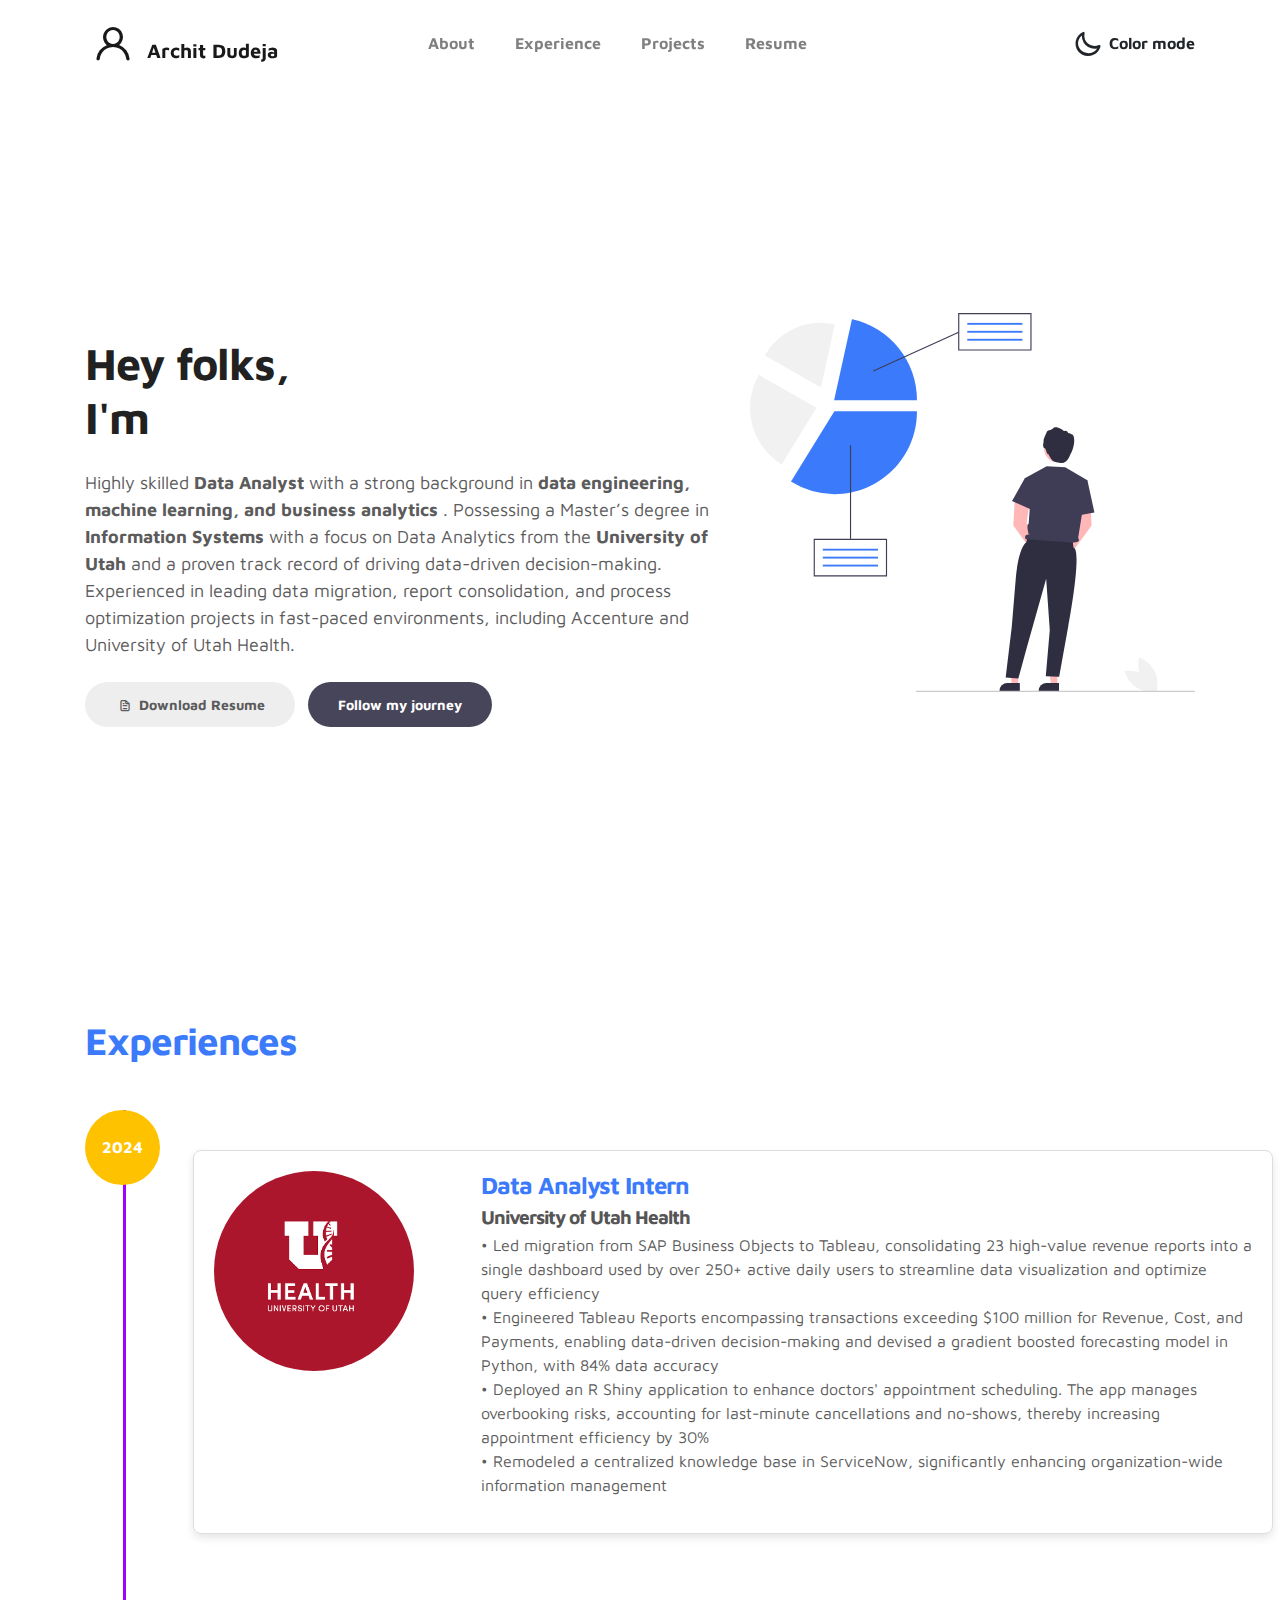
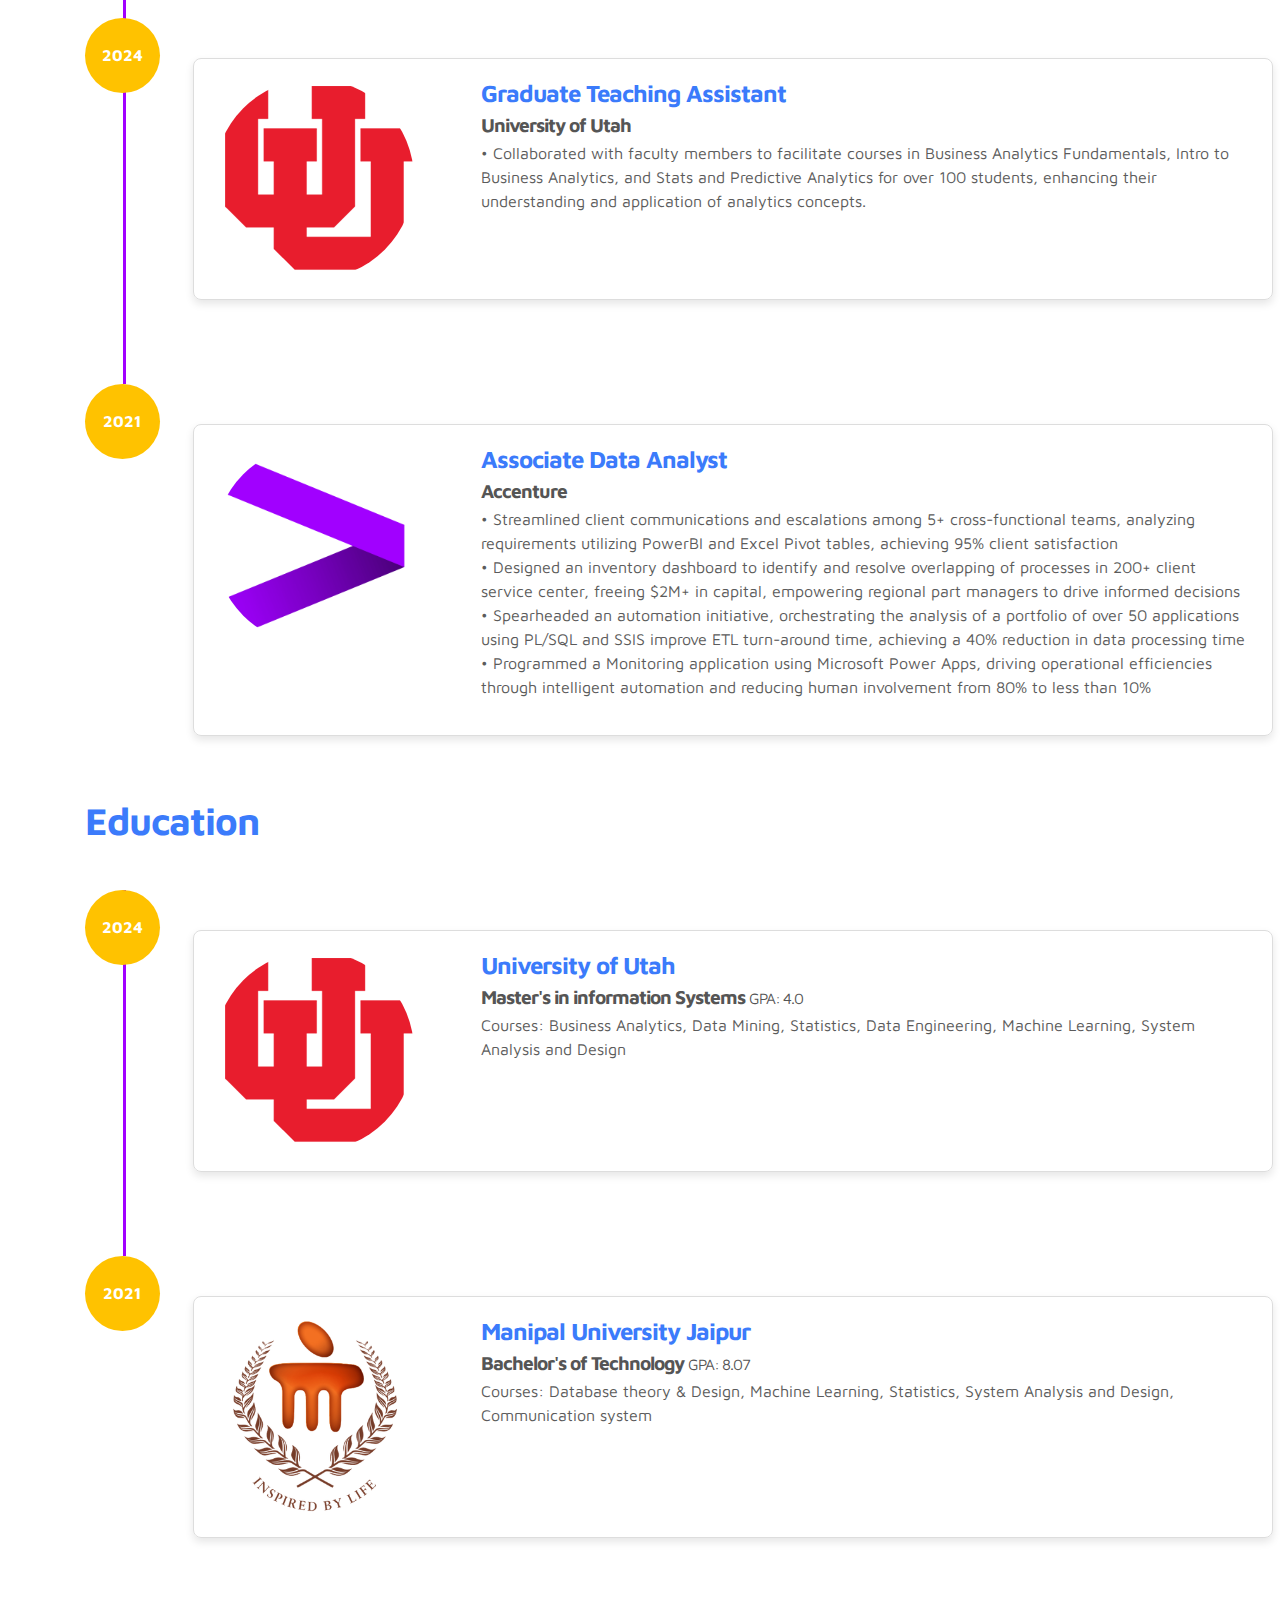
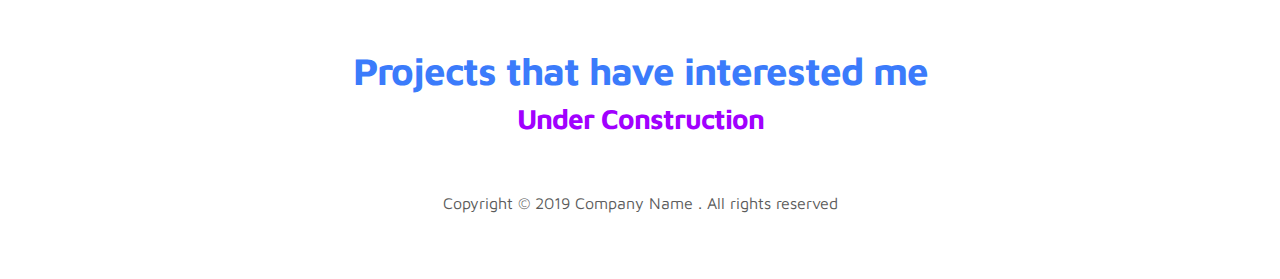
==== commit 96fcd34a: "sizing" ====
--- a/index.html
+++ b/index.html
@@ -96,6 +96,9 @@
         </div>
     </section>
 
+    <div class="parallax"></div>
+
+    </div>
     <!-- FEATURES -->
     <section class="resume py-5 d-lg-flex justify-content-center align-items-center" id="resume">
         <div class="container">
--- a/css/style.css
+++ b/css/style.css
@@ -609,6 +609,9 @@
   height: 100vh; /* Ensures full height of the viewport */
   background-size: cover;
 }
+@media (max-width: 420px){
 #resume{
-  margin-top: 100px;
-}
+  margin-top: 200px;
+}
+}
+
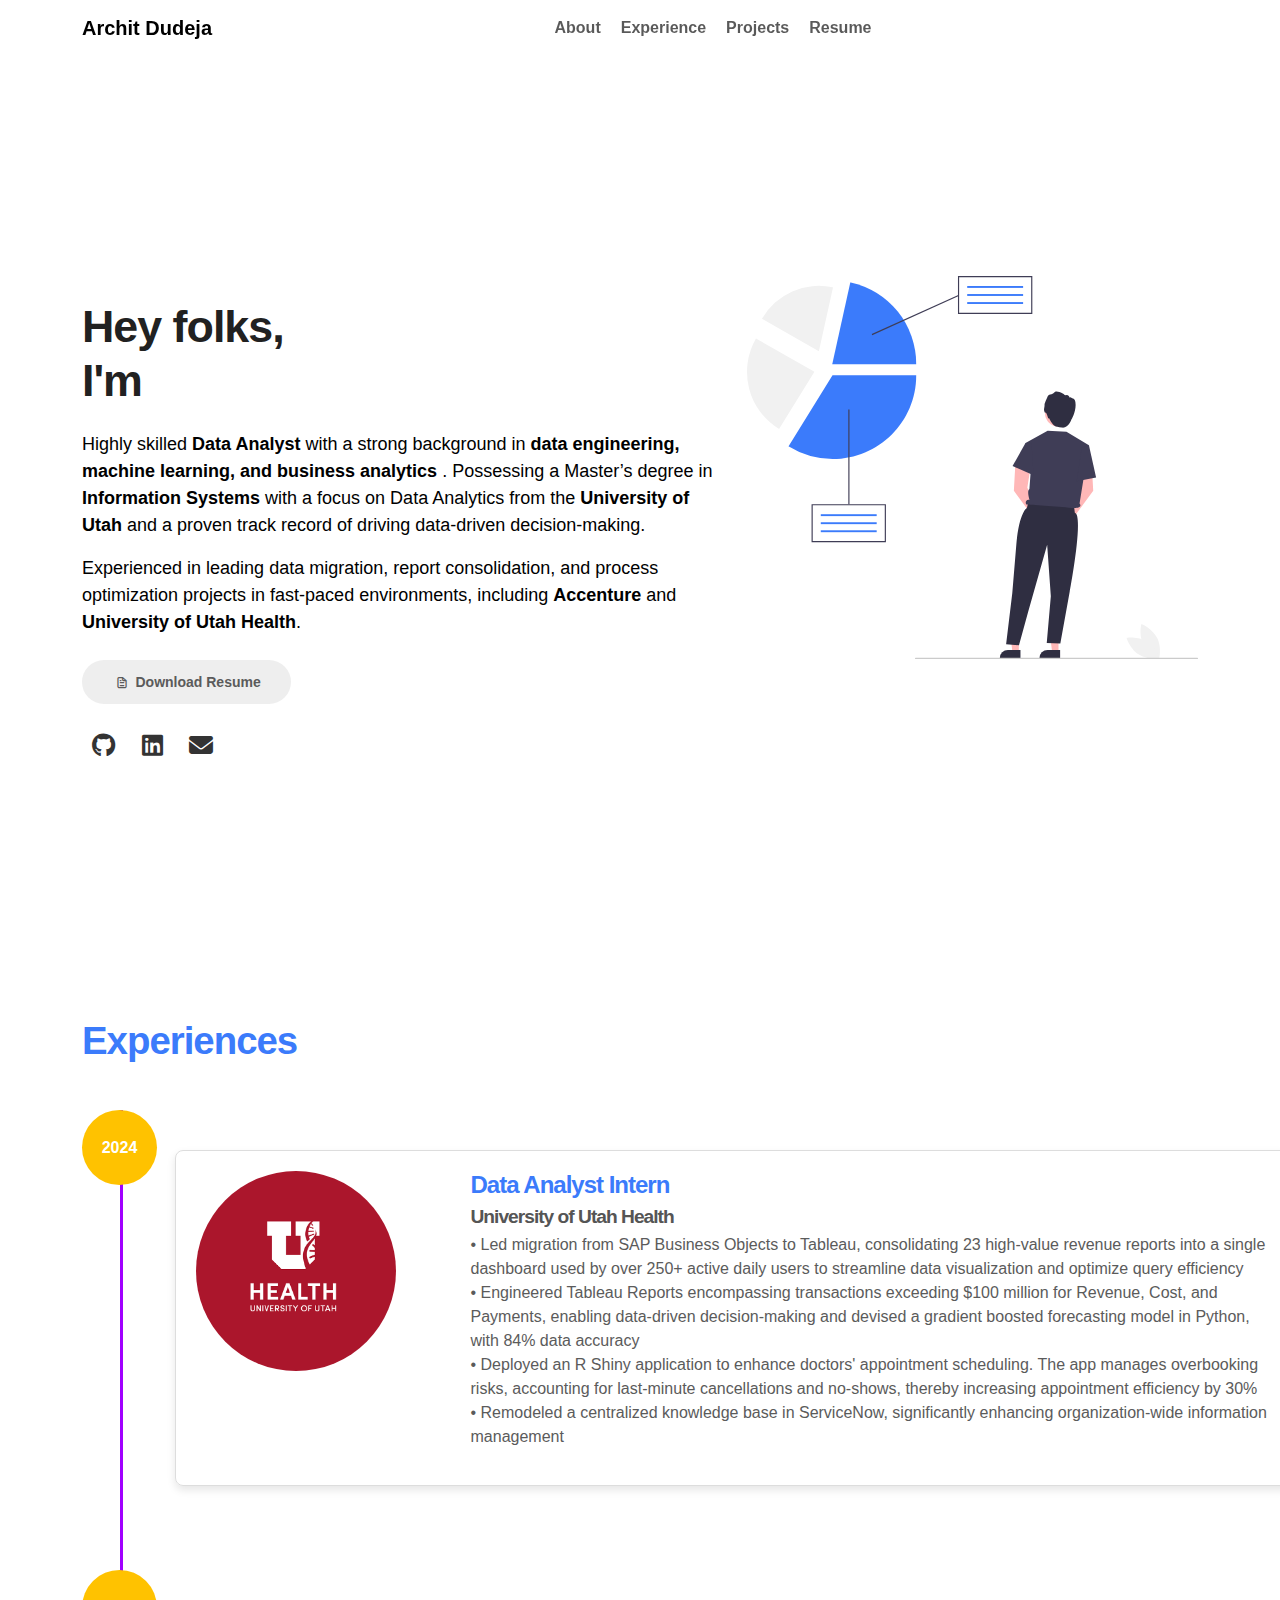
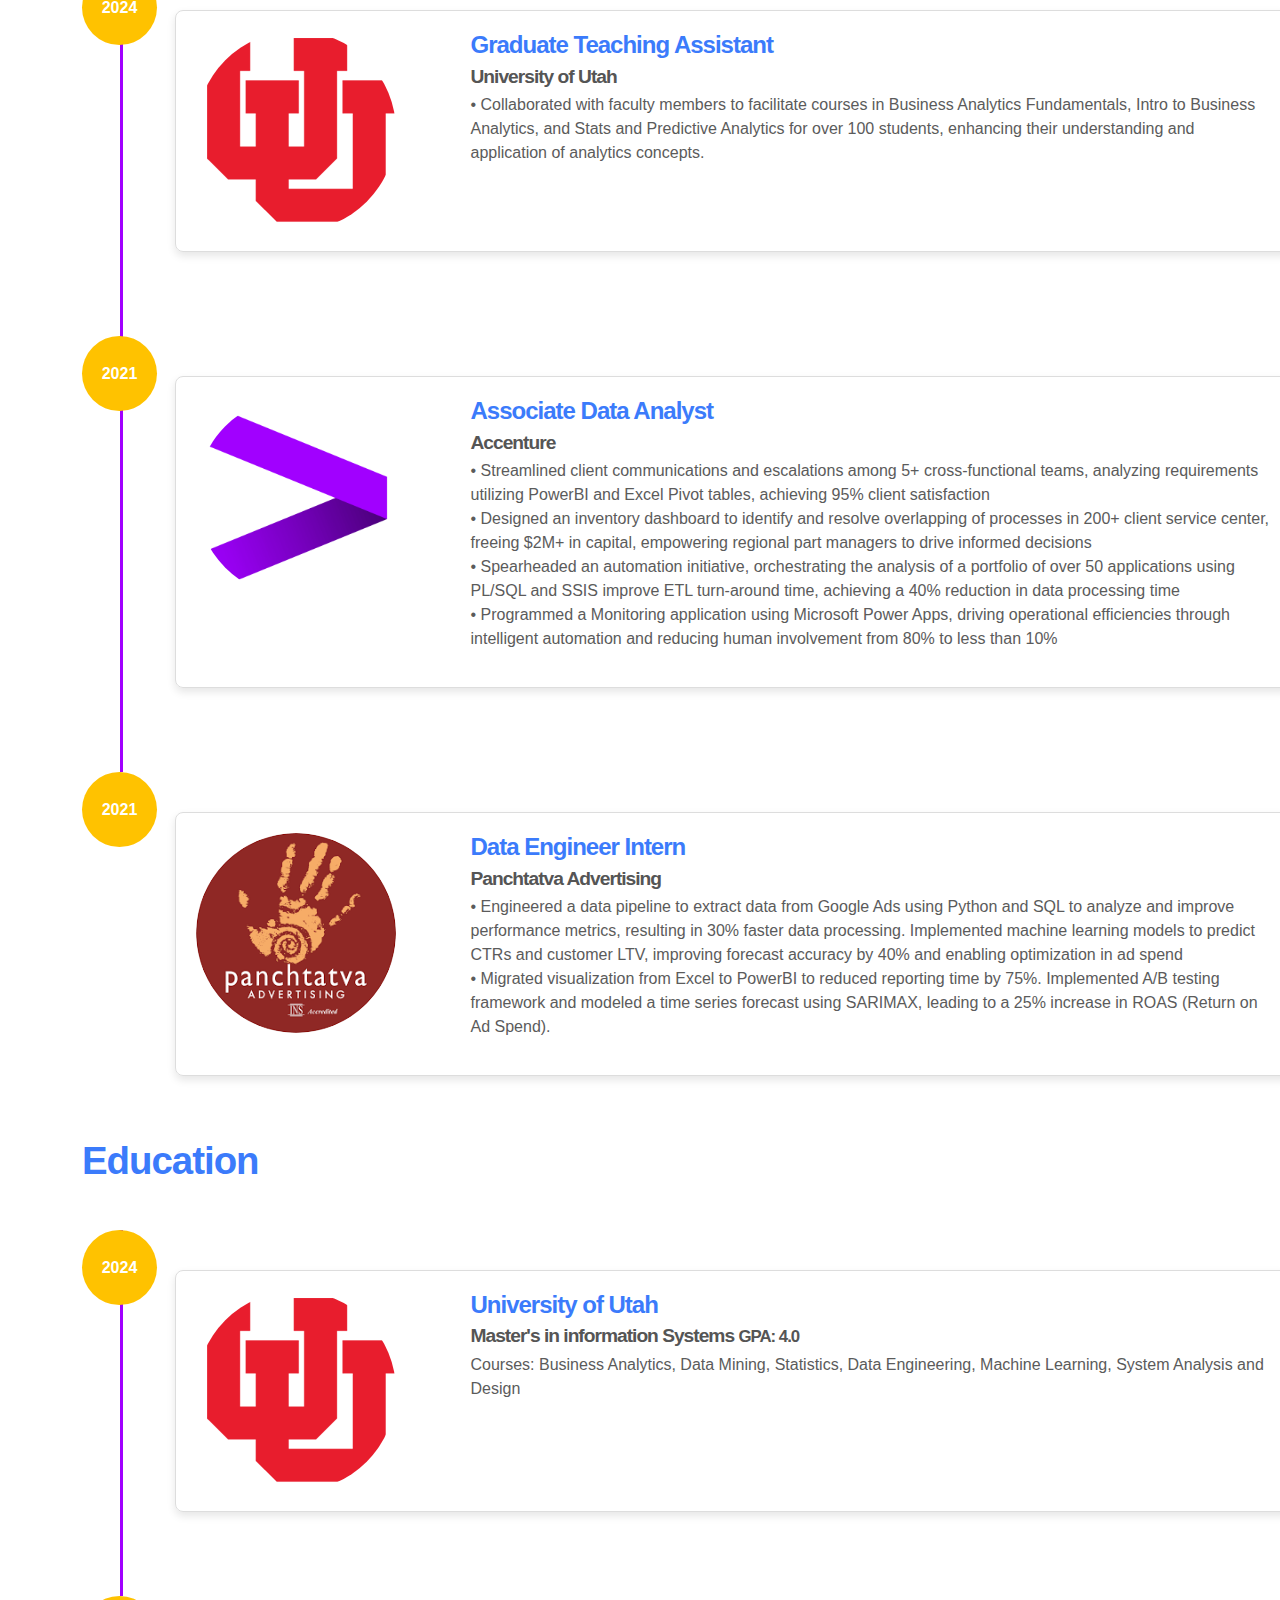
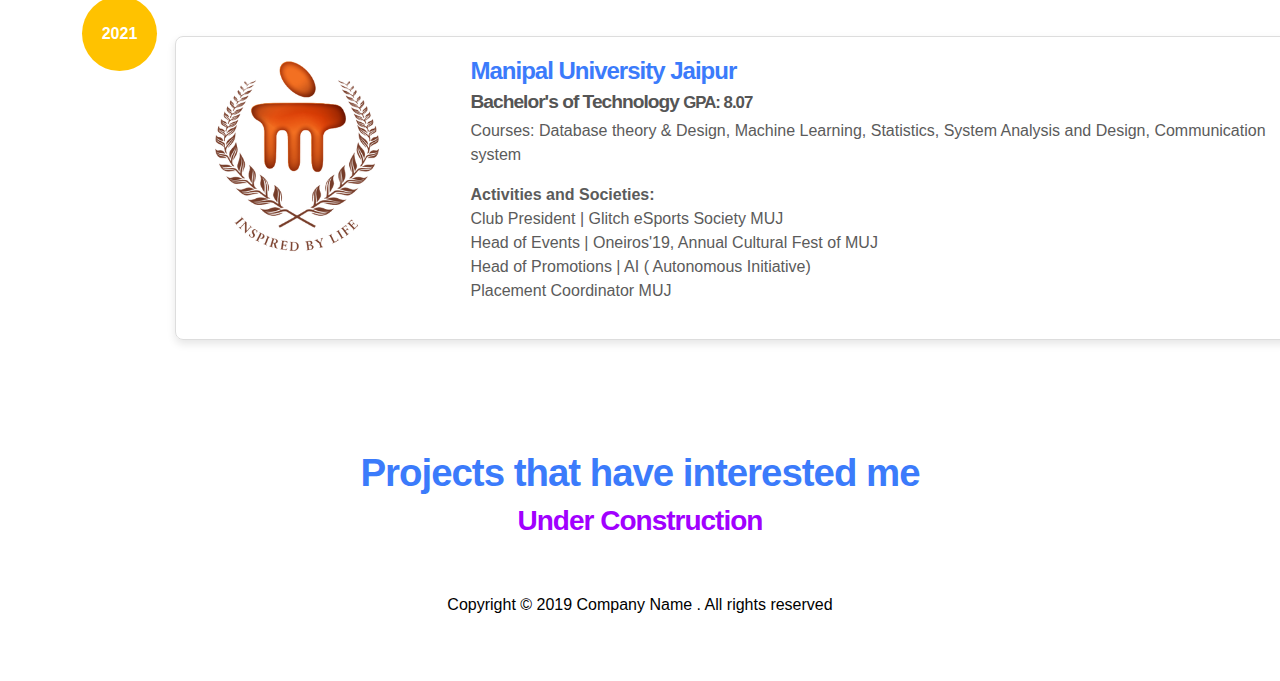
==== commit 1b4ef6e2: "Updating BOOTSTRAP" ====
--- a/index.html
+++ b/index.html
@@ -8,10 +8,11 @@
 
     <title>Archit Dudeja's Portfolio</title>
 
-    <link rel="stylesheet" href="css/bootstrap.min.css">
     <link rel="stylesheet" href="css/unicons.css">
     <link rel="stylesheet" href="css/owl.carousel.min.css">
     <link rel="stylesheet" href="css/owl.theme.default.min.css">
+    <link href="https://cdn.jsdelivr.net/npm/bootstrap@5.3.0-alpha1/dist/css/bootstrap.min.css" rel="stylesheet">
+    <link href="https://cdnjs.cloudflare.com/ajax/libs/font-awesome/6.4.0/css/all.min.css" rel="stylesheet">
 
     <!-- MAIN STYLE -->
     <link rel="stylesheet" href="css/style.css">
@@ -22,7 +23,7 @@
     <!-- MENU -->
     <nav class="navbar navbar-expand-sm navbar-light">
         <div class="container">
-            <a class="navbar-brand" href="index.html"><i class='uil uil-user'></i> Archit Dudeja</a>
+            <a class="navbar-brand" href="index.html"> Archit Dudeja</a>
 
             <button class="navbar-toggler" type="button" data-toggle="collapse" data-target="#navbarNav" aria-controls="navbarNav" aria-expanded="false"
                 aria-label="Toggle navigation">
@@ -37,24 +38,17 @@
                         <a href="#about" class="nav-link"><span data-hover="About">About</span></a>
                     </li>
                     <li class="nav-item">
-                      <a href="#resume" class="nav-link"><span data-hover="Resume">Experience</span></a>
+                      <a href="#resume" class="nav-link"><span data-hover="Experience">Experience</span></a>
                   </li>
                     <li class="nav-item">
                         <a href="#project" class="nav-link"><span data-hover="Projects">Projects</span></a>
                     </li>
                     <li class="nav-item">
-                        <a href="https://github.com/architdudeja/Resume/blob/main/ArchitDudeja_Resume.pdf" class="nav-link" target=”_blank” ><span data-hover="Contact">Resume</span></a>
+                        <a href="https://github.com/architdudeja/Resume/blob/main/ArchitDudeja_Resume.pdf" class="nav-link" target=”_blank” ><span data-hover="Resume">Resume</span></a>
                     </li>
                 </ul>
 
-                <ul class="navbar-nav ml-lg-auto">
-                    <div class="ml-lg-4">
-                      <div class="color-mode d-lg-flex justify-content-center align-items-center">
-                        <i class="color-mode-icon"></i>
-                        Color mode
-                      </div>
-                    </div>
-                </ul>
+                
             </div>
         </div>
     </nav>
@@ -62,7 +56,7 @@
     <!-- ABOUT -->
     <section class="about full-screen d-lg-flex justify-content-center align-items-center" id="about">
         <div class="container">
-            <div class="row">
+            <div class="row circular">
                 
                 <div class="col-lg-7 col-md-12 col-12 d-flex align-items-center">
                     <div class="about-text">
@@ -77,12 +71,31 @@
                                 </div>
                         </h1>
 
-                        <p>Highly skilled <b>Data Analyst</b> with a strong background in  <b>data engineering, machine learning, and business analytics </b>. Possessing a Master’s degree in <b>Information Systems</b> with a focus on Data Analytics from the <b>University of Utah </b> and a proven track record of driving data-driven decision-making. Experienced in leading data migration, report consolidation, and process optimization projects in fast-paced environments, including Accenture and University of Utah Health.</p>
+                        <p>Highly skilled <b>Data Analyst</b> with a strong background in  <b>data engineering, machine learning, and business analytics </b>. Possessing a Master’s degree in <b>Information Systems</b> with a focus on Data Analytics from the <b>University of Utah </b> and a proven track record of driving data-driven decision-making. </p>
+                        <p>Experienced in leading data migration, report consolidation, and process optimization projects in fast-paced environments, including <b>Accenture</b> and <b>University of Utah Health</b>.</p>
                         
                         <div class="custom-btn-group mt-4">
                           <a href="https://github.com/architdudeja/Resume/blob/main/ArchitDudeja_Resume.pdf" class="btn mr-lg-2 custom-btn" target=”_blank”><i class='uil uil-file-alt'></i> Download Resume</a>
-                          <a href="#resume" class="btn custom-btn custom-btn-bg custom-btn-link">Follow my journey</a>
-                        </div>
+                         </div>
+                          <div class="custom-btn-group mt-4 align-items-center justify-content-center">
+
+                            <a href="https://github.com/architdudeja" class="social-link" target="_blank">
+                                <i class="fab fa-github"></i>
+                            </a>
+
+
+                            <a href="https://www.linkedin.com/in/archit-dudeja/" class="social-link" target="_blank">
+                                <i class="fab fa-linkedin"></i>
+                            </a>
+
+
+                            <a href="mailto:archit.dudeja@outlook.com" class="social-link">
+                                <i class="fas fa-envelope"></i>
+                            </a>
+
+                  
+                        </div>
+                        
                     </div>
                 </div>
 
@@ -96,9 +109,7 @@
         </div>
     </section>
 
-    <div class="parallax"></div>
-
-    </div>
+
     <!-- FEATURES -->
     <section class="resume py-5 d-lg-flex justify-content-center align-items-center" id="resume">
         <div class="container">
@@ -190,7 +201,32 @@
                       </div>
                       </div>
                       </div>
-                      
+                      <div class="timeline-wrapper">
+                        <div class="timeline-yr">
+                            <span>2021</span>
+                        </div>
+                        <div class="col-12 offset-1">
+                          <div class="job-card">
+                            <div class="row">
+                              <div class="col-md-2 col-lg-3 mb-3 mb-md-0">
+                            <img src="/images/panch.png" alt="Company Logo" class="job-card-image">
+                          </div>
+                          <div class="col-md-10 col-lg-9">
+                            <div class="job-card-details">
+                              <h2 class="company-name">Data Engineer Intern</h2>
+                              <h3 class="job-role">Panchtatva Advertising</h3>
+                              
+                              <p class="job-description">• Engineered a data pipeline to extract data from Google Ads using Python and SQL to analyze and improve performance metrics,
+                                resulting in 30% faster data processing. Implemented machine learning models to predict CTRs and customer LTV, improving
+                                forecast accuracy by 40% and enabling optimization in ad spend <br>
+                                • Migrated visualization from Excel to PowerBI to reduced reporting time by 75%. Implemented A/B testing framework and modeled
+                                a time series forecast using SARIMAX, leading to a 25% increase in ROAS (Return on Ad Spend).<br>
+                            </div>
+                    </div>
+                    </div>
+                    </div>
+                    </div>
+                    </div>
 
                     </div>
                 </div>
@@ -236,6 +272,10 @@
                           <h3 class="job-role">Bachelor's of Technology <small>GPA: 8.07</small></h3>
                         
                           <p class="job-description">Courses: Database theory & Design, Machine Learning, Statistics, System Analysis and Design, Communication system  </p>
+                          <p class="job-description"> <b>Activities and Societies: </b> <br>Club President | Glitch eSports Society MUJ <br>
+                            Head of Events | Oneiros'19, Annual Cultural Fest of MUJ <br>
+                            Head of Promotions | AI ( Autonomous Initiative) <br>
+                            Placement Coordinator MUJ</p>
                         </div>
                 </div>
                 </div>
--- a/css/style.css
+++ b/css/style.css
@@ -1,5 +1,7 @@
 
-
+html{
+  background-image: url("/images/bg.jpg")
+}
 
 @import url("https://fonts.googleapis.com/css?family=Maven+Pro:400,700");
 body {
@@ -38,14 +40,14 @@
 }
 
 .navbar-brand .uil {
-  font-size: 40px;
+  font-size: 30px;
 }
 
 p {
   font-size: 18px;
   font-weight: 300;
   line-height: 1.5;
-  color: #5b5b5b;
+  color: black;
 }
 
 h1, h2, h3, h4, h5, h6 {
@@ -111,9 +113,6 @@
 
 .animated-item {
   color: #3B7BFB;
-}
-
-.animated-item {
   font-size: 38px;
   line-height: inherit;
   display: block;
@@ -127,9 +126,11 @@
 }
 .animated-item:nth-child(2n+2) {
   animation-delay: 2s;
+  color: rgba(14, 199, 45, 0.767);
 }
 .animated-item:nth-child(3n+3) {
   animation-delay: 4s;
+  color: #A100FF;
 }
 
 @keyframes BottomTotop {
@@ -186,7 +187,7 @@
 }
 
 .navbar-expand-sm .navbar-nav .nav-link {
-  padding: 0 20px;
+  padding: 0 10px;
 }
 
 .nav-link {
@@ -614,4 +615,13 @@
   margin-top: 200px;
 }
 }
-
+.social-link {
+  font-size: 24px;
+  margin: 0 10px;
+  color: #333;
+  transition: color 0.3s ease;
+}
+.social-link:hover {
+  color: #007bff;
+}
+
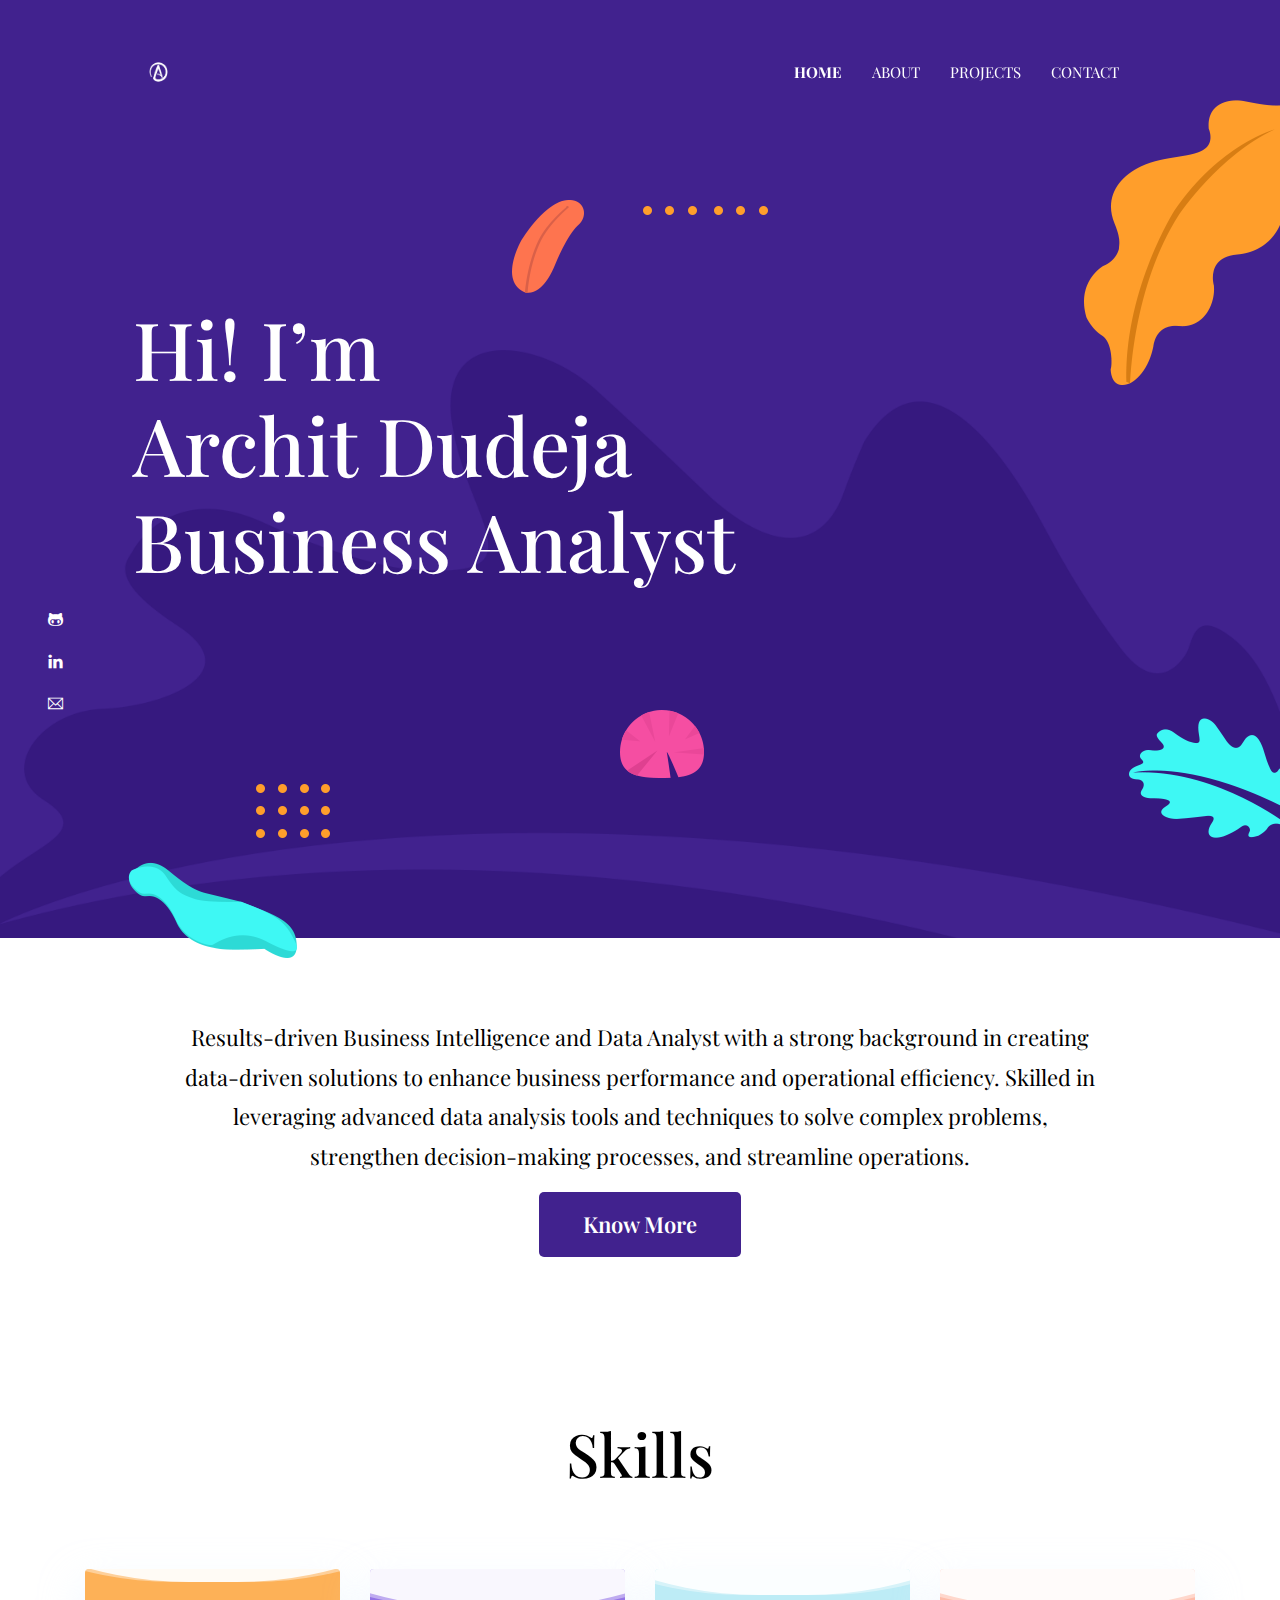
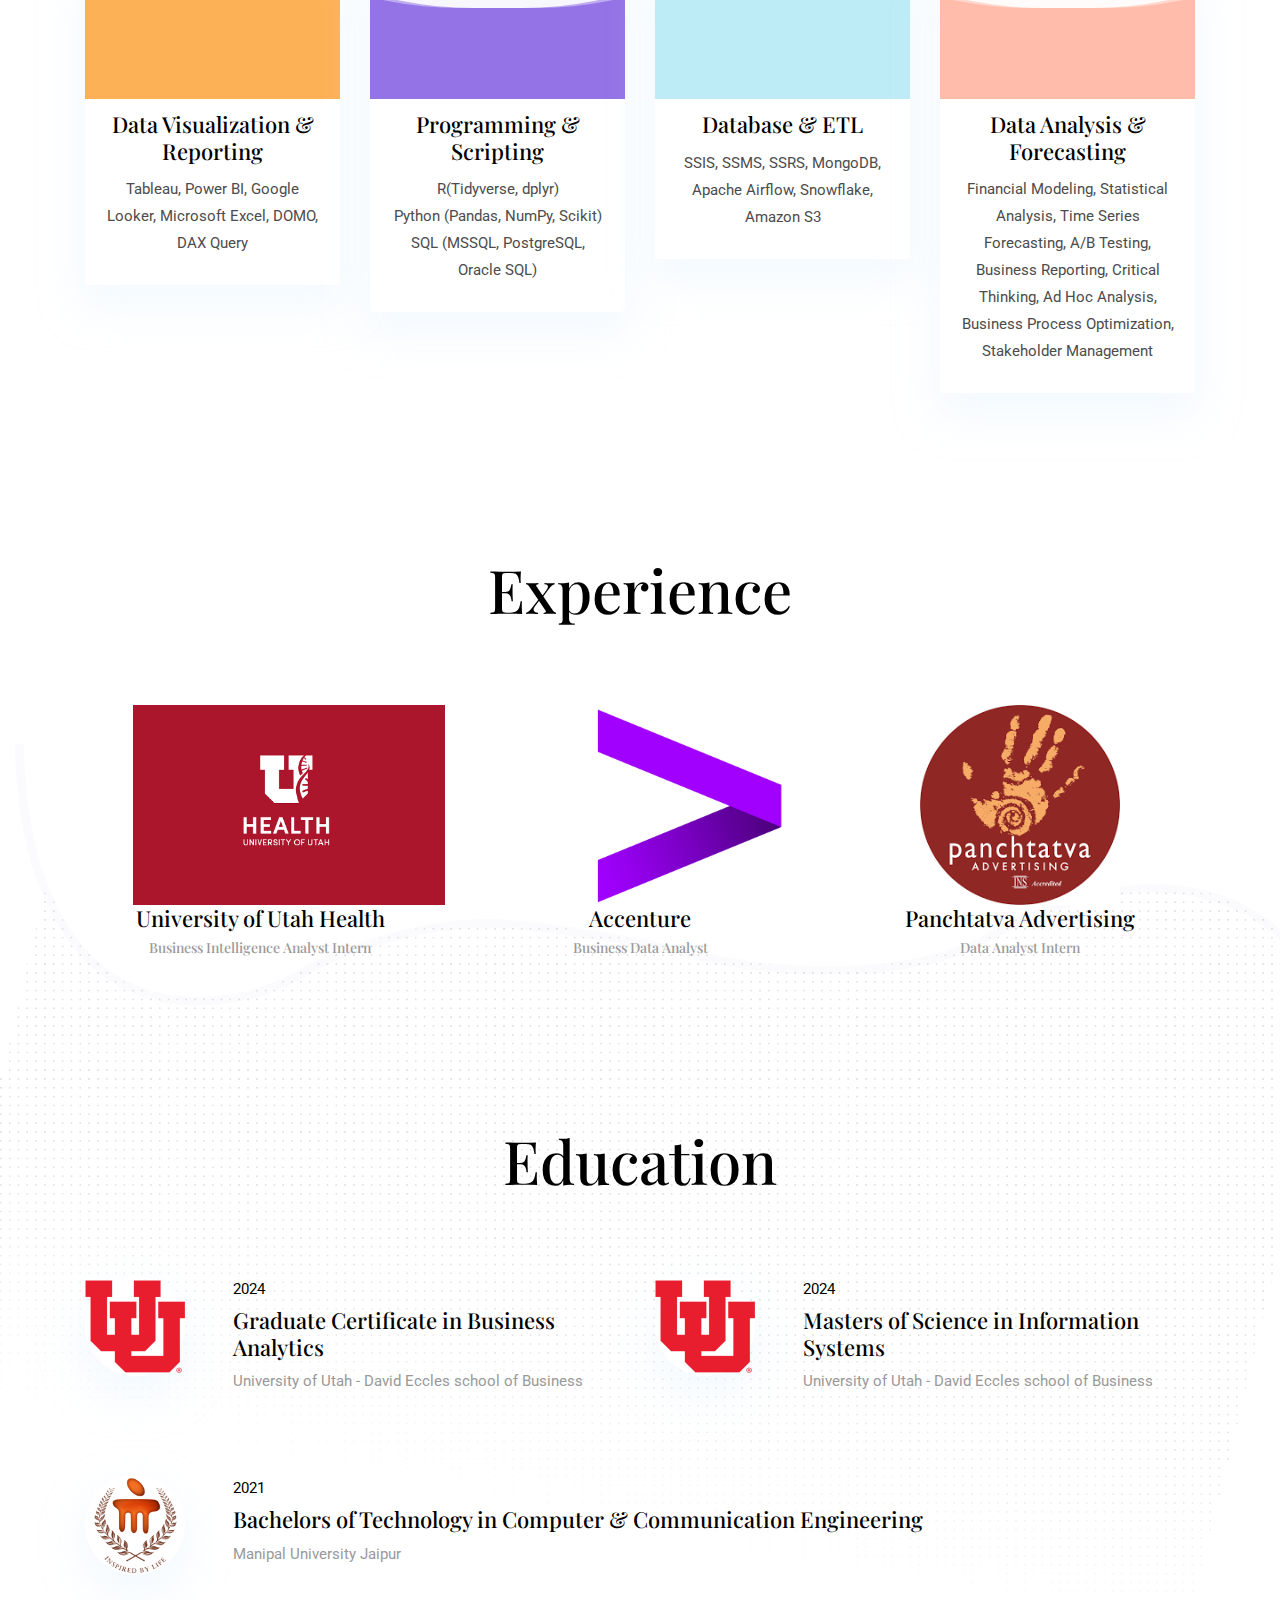
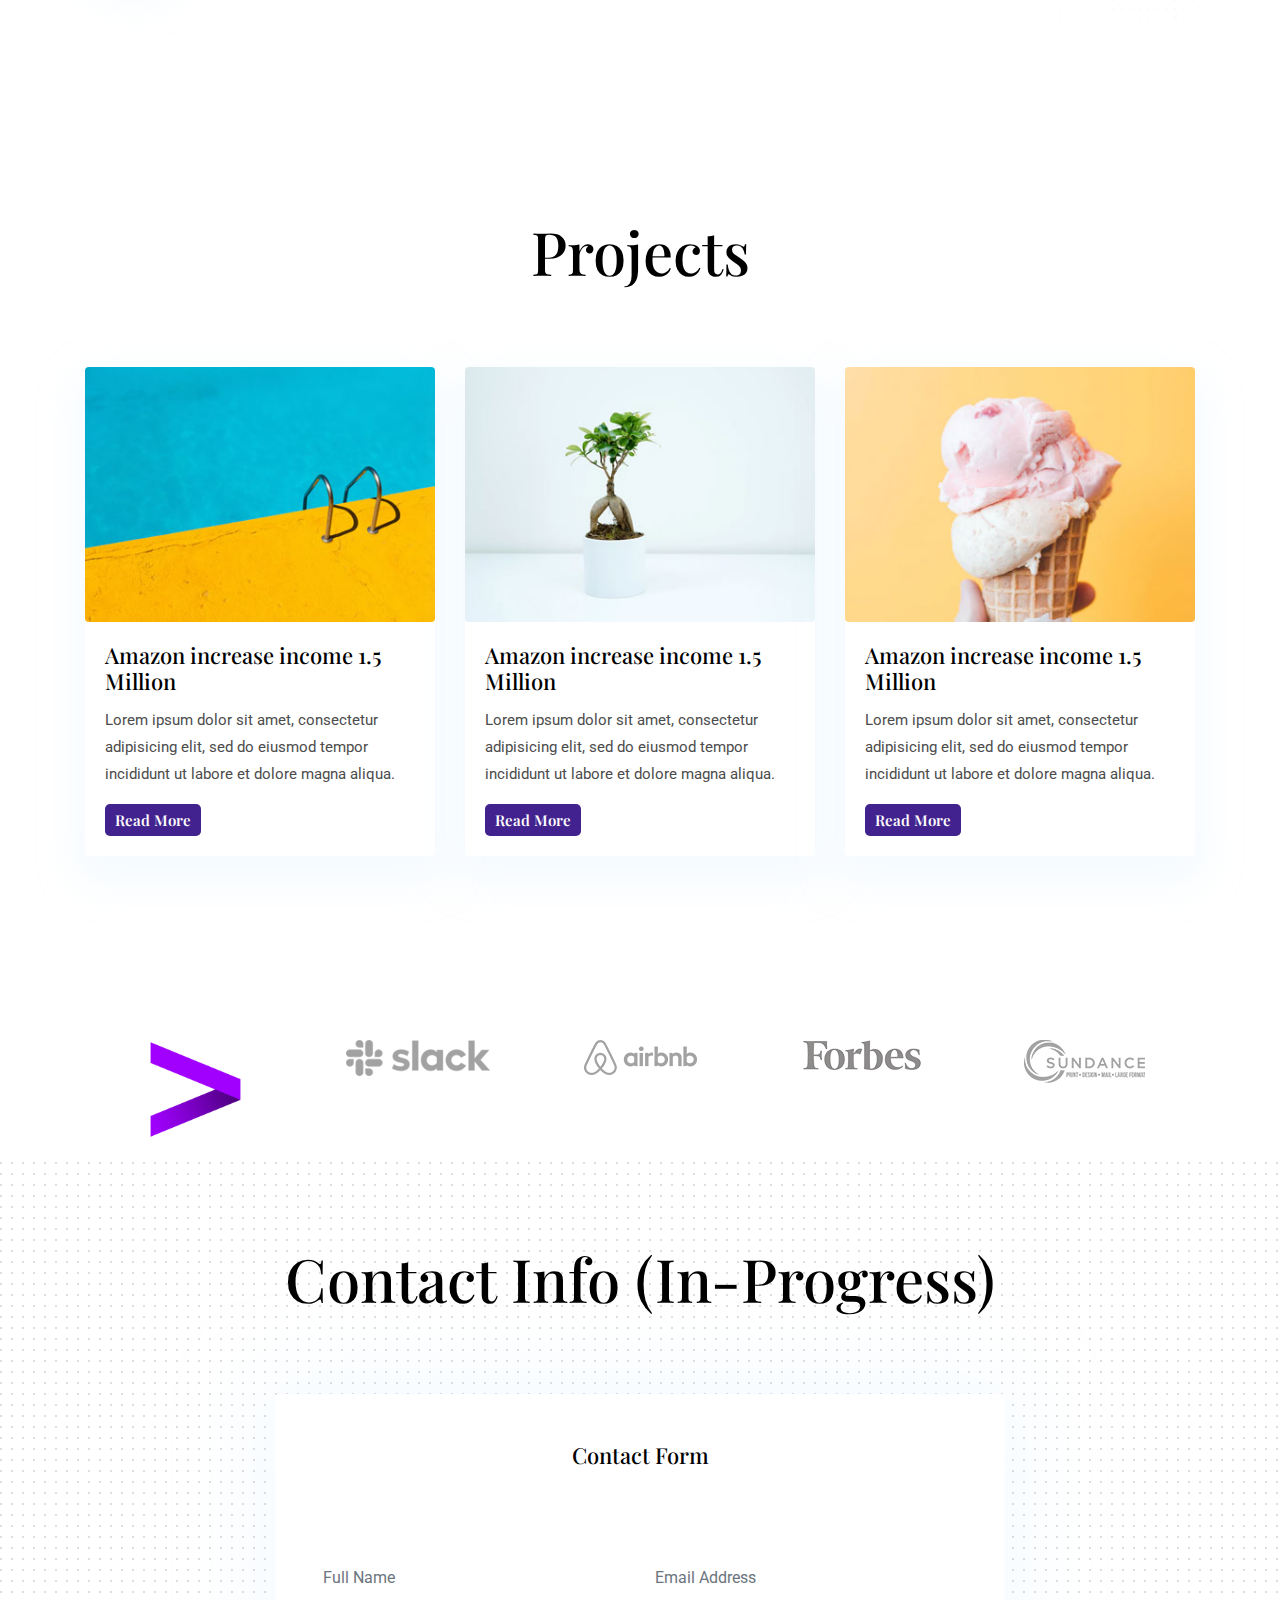
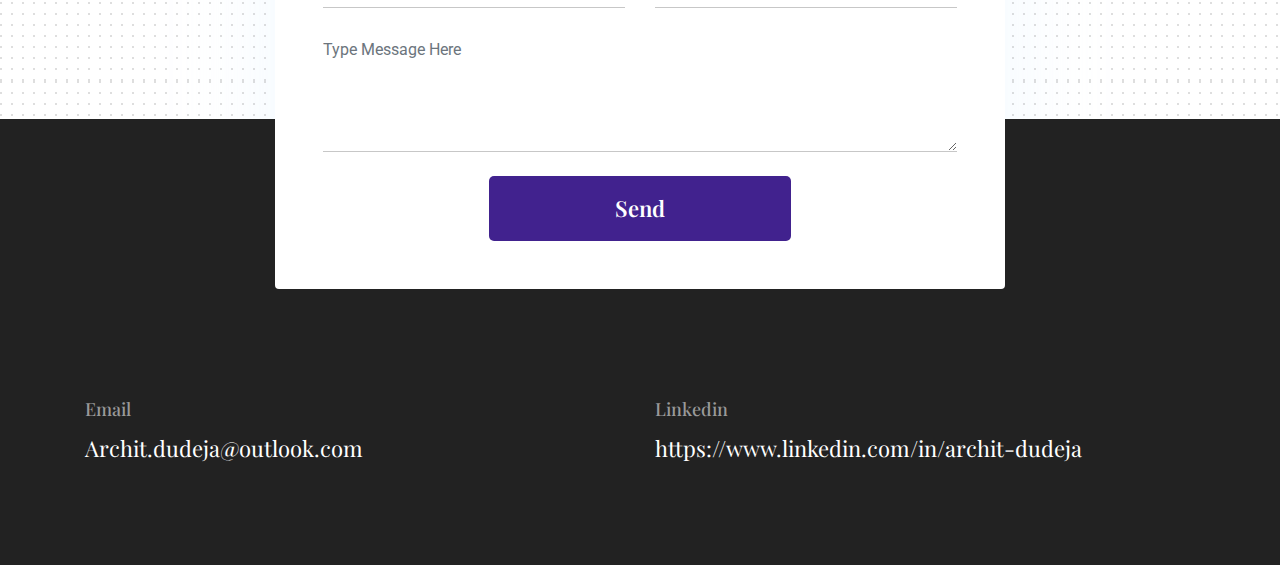
==== commit 845e887b: "New Website" ====
--- a/index.html
+++ b/index.html
@@ -1,421 +1,579 @@
-<!doctype html>
+<!DOCTYPE html>
+
+
 <html lang="en">
-  <head>
-    <meta charset="utf-8">
-    <meta name="viewport" content="width=device-width, initial-scale=1, shrink-to-fit=no">
-    <meta name="description" content="">
-    <meta name="author" content="">
-
-    <title>Archit Dudeja's Portfolio</title>
-
-    <link rel="stylesheet" href="css/unicons.css">
-    <link rel="stylesheet" href="css/owl.carousel.min.css">
-    <link rel="stylesheet" href="css/owl.theme.default.min.css">
-    <link href="https://cdn.jsdelivr.net/npm/bootstrap@5.3.0-alpha1/dist/css/bootstrap.min.css" rel="stylesheet">
-    <link href="https://cdnjs.cloudflare.com/ajax/libs/font-awesome/6.4.0/css/all.min.css" rel="stylesheet">
-
-    <!-- MAIN STYLE -->
-    <link rel="stylesheet" href="css/style.css">
-
-  </head>
-  <body>
-
-    <!-- MENU -->
-    <nav class="navbar navbar-expand-sm navbar-light">
-        <div class="container">
-            <a class="navbar-brand" href="index.html"> Archit Dudeja</a>
-
-            <button class="navbar-toggler" type="button" data-toggle="collapse" data-target="#navbarNav" aria-controls="navbarNav" aria-expanded="false"
-                aria-label="Toggle navigation">
-                <span class="navbar-toggler-icon"></span>
-                <span class="navbar-toggler-icon"></span>
-                <span class="navbar-toggler-icon"></span>
-            </button>
-
-            <div class="collapse navbar-collapse" id="navbarNav">
-                <ul class="navbar-nav mx-auto">
-                    <li class="nav-item">
-                        <a href="#about" class="nav-link"><span data-hover="About">About</span></a>
-                    </li>
-                    <li class="nav-item">
-                      <a href="#resume" class="nav-link"><span data-hover="Experience">Experience</span></a>
-                  </li>
-                    <li class="nav-item">
-                        <a href="#project" class="nav-link"><span data-hover="Projects">Projects</span></a>
-                    </li>
-                    <li class="nav-item">
-                        <a href="https://github.com/architdudeja/Resume/blob/main/ArchitDudeja_Resume.pdf" class="nav-link" target=”_blank” ><span data-hover="Resume">Resume</span></a>
-                    </li>
-                </ul>
-
-                
-            </div>
-        </div>
-    </nav>
-
-    <!-- ABOUT -->
-    <section class="about full-screen d-lg-flex justify-content-center align-items-center" id="about">
-        <div class="container">
-            <div class="row circular">
-                
-                <div class="col-lg-7 col-md-12 col-12 d-flex align-items-center">
-                    <div class="about-text">
-                       
-                        <h1 class="animated animated-text">
-                            <span class="mr-2">Hey folks,</span> <br>
-                            <span> I'm</span>
-                                <div class="animated-info">
-                                    <span class="animated-item">Archit Dudeja</span>
-                                    <span class="animated-item">Data Analyst</span>
-                                    <span class="animated-item">Data Engineer</span>
-                                </div>
-                        </h1>
-
-                        <p>Highly skilled <b>Data Analyst</b> with a strong background in  <b>data engineering, machine learning, and business analytics </b>. Possessing a Master’s degree in <b>Information Systems</b> with a focus on Data Analytics from the <b>University of Utah </b> and a proven track record of driving data-driven decision-making. </p>
-                        <p>Experienced in leading data migration, report consolidation, and process optimization projects in fast-paced environments, including <b>Accenture</b> and <b>University of Utah Health</b>.</p>
-                        
-                        <div class="custom-btn-group mt-4">
-                          <a href="https://github.com/architdudeja/Resume/blob/main/ArchitDudeja_Resume.pdf" class="btn mr-lg-2 custom-btn" target=”_blank”><i class='uil uil-file-alt'></i> Download Resume</a>
-                         </div>
-                          <div class="custom-btn-group mt-4 align-items-center justify-content-center">
-
-                            <a href="https://github.com/architdudeja" class="social-link" target="_blank">
-                                <i class="fab fa-github"></i>
-                            </a>
-
-
-                            <a href="https://www.linkedin.com/in/archit-dudeja/" class="social-link" target="_blank">
-                                <i class="fab fa-linkedin"></i>
-                            </a>
-
-
-                            <a href="mailto:archit.dudeja@outlook.com" class="social-link">
-                                <i class="fas fa-envelope"></i>
-                            </a>
-
-                  
-                        </div>
-                        
-                    </div>
-                </div>
-
-                <div class="col-lg-5 col-md-12 col-12">
-                    <div class="about-image svg">
-                        <img src="images/undraw/main.svg" class="img-fluid" alt="svg image">
-                    </div>
-                </div>
-
-            </div>
-        </div>
-    </section>
-
-
-    <!-- FEATURES -->
-    <section class="resume py-5 d-lg-flex justify-content-center align-items-center" id="resume">
-        <div class="container">
-            <div class="row">
-
-                <div class="col-12">
-                  <h2 class="mb-4">Experiences</h2>
-
-                    <div class="timeline">
-                      <div class="timeline-wrapper">
-                        <div class="timeline-yr">
-                          <span>2024</span>
-                     </div>
-                     <div class="col-12 offset-1">
-                      <div class="job-card">
-                        <div class="row">
-                          <div class="col-md-2 col-lg-3 mb-3 mb-md-0">
-                        <img src="/images/ulogo.png" alt="Company Logo" class="job-card-image img-fluid">
-                        </div>
-                        <div class="col-md-10 col-lg-9">
-                        <div class="job-card-details">
-                          <h2 class="company-name">Data Analyst Intern</h2>
-                          <h3 class="job-role">University of Utah Health</h3>
-                          
-                          <p class="job-description">• Led migration from SAP Business Objects to Tableau, consolidating 23 high-value revenue reports into a single dashboard used 
-                            by over 250+ active daily users to streamline data visualization and optimize query efficiency <BR>
-                            • Engineered Tableau Reports encompassing transactions exceeding $100 million for Revenue, Cost, and Payments, enabling 
-                            data-driven decision-making and devised a gradient boosted forecasting model in Python, with 84% data accuracy<br>
-                            • Deployed an R Shiny application to enhance doctors' appointment scheduling. The app manages overbooking risks, accounting 
-                            for last-minute cancellations and no-shows, thereby increasing appointment efficiency by 30% <br>
-                            • Remodeled a centralized knowledge base in ServiceNow, significantly enhancing organization-wide information management </p>
-                        </div>
-                      
-                      </div>
-                    </div>
-                    </div>
-                    </div>
-                    </div>
-                        <div class="timeline-wrapper">
-                            <div class="timeline-yr">
-                                <span>2024</span>
-                            </div>
-                            <div class="col-12 offset-1">
-                              <div class="job-card">
-                                <div class="row">
-                                  <div class="col-md-2 col-lg-3 mb-3 mb-md-0">
-                                <img src="/images/uu.png" alt="Company Logo" class="job-card-image">
-                                </div>
-                                <div class="col-md-10 col-lg-9">
-                                <div class="job-card-details">
-                                  <h2 class="company-name">Graduate Teaching Assistant</h2>
-                                  <h3 class="job-role">University of Utah</h3>
-                                  
-                                  <p class="job-description">• Collaborated with faculty members to facilitate courses in Business Analytics Fundamentals, Intro to Business Analytics, and 
-                                    Stats and Predictive Analytics for over 100 students, enhancing their understanding and application of analytics concepts. </p>
-                                </div>
-                        </div>
-                        </div>
-                        </div>
-                        </div>
-                        </div>
-
-                        <div class="timeline-wrapper">
-                          <div class="timeline-yr">
-                              <span>2021</span>
-                          </div>
-                          <div class="col-12 offset-1">
-                            <div class="job-card">
-                              <div class="row">
-                                <div class="col-md-2 col-lg-3 mb-3 mb-md-0">
-                              <img src="/images/Accenture.png" alt="Company Logo" class="job-card-image">
-                            </div>
-                            <div class="col-md-10 col-lg-9">
-                              <div class="job-card-details">
-                                <h2 class="company-name">Associate Data Analyst</h2>
-                                <h3 class="job-role">Accenture</h3>
-                                
-                                <p class="job-description">• Streamlined client communications and escalations among 5+ cross-functional teams, analyzing requirements utilizing 
-                                  PowerBI and Excel Pivot tables, achieving 95% client satisfaction <br>
-                                  • Designed an inventory dashboard to identify and resolve overlapping of processes in 200+ client service center, freeing 
-                                  $2M+ in capital, empowering regional part managers to drive informed decisions <br>
-                                  • Spearheaded an automation initiative, orchestrating the analysis of a portfolio of over 50 applications using PL/SQL and 
-                                  SSIS improve ETL turn-around time, achieving a 40% reduction in data processing time <br>
-                                  • Programmed a Monitoring application using Microsoft Power Apps, driving operational efficiencies through intelligent 
-                                  automation and reducing human involvement from 80% to less than 10% </p>
-                              </div>
-                      </div>
-                      </div>
-                      </div>
-                      </div>
-                      </div>
-                      <div class="timeline-wrapper">
-                        <div class="timeline-yr">
-                            <span>2021</span>
-                        </div>
-                        <div class="col-12 offset-1">
-                          <div class="job-card">
-                            <div class="row">
-                              <div class="col-md-2 col-lg-3 mb-3 mb-md-0">
-                            <img src="/images/panch.png" alt="Company Logo" class="job-card-image">
-                          </div>
-                          <div class="col-md-10 col-lg-9">
-                            <div class="job-card-details">
-                              <h2 class="company-name">Data Engineer Intern</h2>
-                              <h3 class="job-role">Panchtatva Advertising</h3>
-                              
-                              <p class="job-description">• Engineered a data pipeline to extract data from Google Ads using Python and SQL to analyze and improve performance metrics,
-                                resulting in 30% faster data processing. Implemented machine learning models to predict CTRs and customer LTV, improving
-                                forecast accuracy by 40% and enabling optimization in ad spend <br>
-                                • Migrated visualization from Excel to PowerBI to reduced reporting time by 75%. Implemented A/B testing framework and modeled
-                                a time series forecast using SARIMAX, leading to a 25% increase in ROAS (Return on Ad Spend).<br>
-                            </div>
-                    </div>
-                    </div>
-                    </div>
-                    </div>
-                    </div>
-
-                    </div>
-                </div>
-
-                <div class="col-12">
-                  <h2 class="mb-4 mobile-mt-2">Education</h2>
-                  <div class="timeline">
-                    <div class="timeline-wrapper">
-                      <div class="timeline-yr">
-                          <span>2024</span>
-                      </div>
-                      <div class="col-12 offset-1">
-                        <div class="job-card">
-                          <div class="row">
-                            <div class="col-md-2 col-lg-3 mb-3 mb-md-0">
-                          <img src="/images/uu.png" alt="Company Logo" class="job-card-image">
-                        </div>
-                        <div class="col-md-10 col-lg-9">
-                          <div class="job-card-details">
-                            <h2 class="company-name">University of Utah</h2>
-                            <h3 class="job-role">Master's in information Systems <small>GPA: 4.0</small></h3>
-                          
-                            <p class="job-description">Courses: Business Analytics, Data Mining, Statistics, Data Engineering, Machine Learning, System Analysis and Design </p>
-                          </div>
-                  </div>
-                  </div>
-                  </div>
-                  </div>
-                  </div>
-                  <div class="timeline-wrapper">
-                    <div class="timeline-yr">
-                        <span>2021</span>
-                    </div>
-                    <div class="col-12 offset-1">
-                      <div class="job-card">
-                        <div class="row">
-                          <div class="col-md-2 col-lg-3 mb-3 mb-md-0">
-                        <img src="/images/muj.png" alt="Company Logo" class="job-card-image">
-                      </div>
-                      <div class="col-md-10 col-lg-9">
-                        <div class="job-card-details">
-                          <h2 class="company-name">Manipal University Jaipur</h2>
-                          <h3 class="job-role">Bachelor's of Technology <small>GPA: 8.07</small></h3>
-                        
-                          <p class="job-description">Courses: Database theory & Design, Machine Learning, Statistics, System Analysis and Design, Communication system  </p>
-                          <p class="job-description"> <b>Activities and Societies: </b> <br>Club President | Glitch eSports Society MUJ <br>
-                            Head of Events | Oneiros'19, Annual Cultural Fest of MUJ <br>
-                            Head of Promotions | AI ( Autonomous Initiative) <br>
-                            Placement Coordinator MUJ</p>
-                        </div>
-                </div>
-                </div>
-                </div>
-                </div>
-
-                    </div>
-                </div>
-                
-            </div>
-        </div>
-        </div>
-    </section>
-<!-- PROJECTS -->
-
-
-<section class="project py-10" id="project">
-  <div class="container">
-          
-          <div class="row">
-            <div class="col-lg-11 text-center mx-auto col-12">
-
-                <div class="col-lg-12 mx-auto">
-                  <h2>Projects that have interested me</h2>
-                  <h3> Under Construction</h3>
-                </div>
-   <!-- 
-                <div class="owl-carousel owl-theme">
-                  <div class="item">
-                    <div class="project-info">
-                      <img src="images/project/project-image01.png" class="img-fluid" alt="project image">
-                    </div>
-                  </div>
-
-                  <div class="item">
-                    <div class="project-info">
-                      <img src="images/project/project-image02.png" class="img-fluid" alt="project image">
-                    </div>
-                  </div>
-
-                  <div class="item">
-                    <div class="project-info">
-                      <img src="images/project/project-image03.png" class="img-fluid" alt="project image">
-                    </div>
-                  </div>
-
-                  <div class="item">
-                    <div class="project-info">
-                      <img src="images/project/project-image04.png" class="img-fluid" alt="project image">
-                    </div>
-                  </div>
-
-                  <div class="item">
-                    <div class="project-info">
-                      <img src="images/project/project-image05.png" class="img-fluid" alt="project image">
-                    </div>
-                  </div>
-                </div>
-              -->
-            </div>
-          </div>
-  </div>
-</section>
-    <!-- CONTACT -
-    <section class="contact py-5" id="contact">
-      <div class="container">
-        <div class="row">
-          
-          <div class="col-lg-5 mr-lg-5 col-12">
-            <div class="google-map w-100">
-              <iframe src="https://www.google.com/maps/embed?pb=!1m18!1m12!1m3!1d12088.558402180099!2d-73.99373482142036!3d40.75895421922642!2m3!1f0!2f0!3f0!3m2!1i1024!2i768!4f13.1!3m3!1m2!1s0x89c25855b8fb3083%3A0xa0f9aef176042a5c!2sTheater+District%2C+New+York%2C+NY%2C+USA!5e0!3m2!1sen!2smm!4v1549875377188" width="400" height="300" frameborder="0" style="border:0" allowfullscreen></iframe>
-            </div>
-
-            <div class="contact-info d-flex justify-content-between align-items-center py-4 px-lg-5">
-                <div class="contact-info-item">
-                  <h3 class="mb-3 text-white">Say hello</h3>
-                  <p class="footer-text mb-0">010 020 0960</p>
-                  <p><a href="mailto:hello@company.co">hello@company.co</a></p>
-                </div>
-
-                <ul class="social-links">
-                     <li><a href="#" class="uil uil-dribbble" data-toggle="tooltip" data-placement="left" title="Dribbble"></a></li>
-                     <li><a href="#" class="uil uil-instagram" data-toggle="tooltip" data-placement="left" title="Instagram"></a></li>
-                     <li><a href="#" class="uil uil-youtube" data-toggle="tooltip" data-placement="left" title="Youtube"></a></li>
-                </ul>
-            </div>
-          </div>
-
-          <div class="col-lg-6 col-12">
-            <div class="contact-form">
-              <h2 class="mb-4">Interested to work together? Let's talk</h2>
-
-              <form action="" method="get">
-                <div class="row">
-                  <div class="col-lg-6 col-12">
-                    <input type="text" class="form-control" name="name" placeholder="Your Name" id="name">
-                  </div>
-
-                  <div class="col-lg-6 col-12">
-                    <input type="email" class="form-control" name="email" placeholder="Email" id="email">
-                  </div>
-
-                  <div class="col-12">
-                    <textarea name="message" rows="6" class="form-control" id="message" placeholder="Message"></textarea>
-                  </div>
-
-                  <div class="ml-lg-auto col-lg-5 col-12">
-                    <input type="submit" class="form-control submit-btn" value="Send Button">
-                  </div>
-                </div>
-              </form>
-            </div>
-          </div>
-
-        </div>
-      </div>
-    </section>
-  -->
-    <!-- FOOTER -->
-     <footer class="footer py-5">
-          <div class="container">
-               <div class="row">
-
-                    <div class="col-lg-12 col-12">                                
-                        <p class="copyright-text text-center">Copyright &copy; 2019 Company Name . All rights reserved</p>
-                        
-                    </div>
-                    
-               </div>
-          </div>
-     </footer>
-
-    <script src="js/jquery-3.3.1.min.js"></script>
-    <script src="js/popper.min.js"></script>
-    <script src="js/bootstrap.min.js"></script>
-    <script src="js/Headroom.js"></script>
-    <script src="js/jQuery.headroom.js"></script>
-    <script src="js/owl.carousel.min.js"></script>
-    <script src="js/smoothscroll.js"></script>
-    <script src="js/custom.js"></script>
-
-  </body>
-</html>+<head>
+
+  <!-- Basic Page Needs
+  ================================================== -->
+  <meta charset="utf-8">
+  <title>Archit Dudeja's Portfolio </title>
+
+  <!-- Mobile Specific Metas
+  ================================================== -->
+  <meta http-equiv="X-UA-Compatible" content="IE=edge">
+  <meta name="description" content="Portfolio">
+  <meta name="viewport" content="width=device-width, initial-scale=1.0, maximum-scale=5.0">
+  <meta name="author" content="Archit Dudeja">
+  <meta name="generator" content="Themefisher Kross Template v1.0">
+  
+  <!-- theme meta -->
+  <meta name="theme-name" content="kross" />
+  
+  <!-- Favicon -->
+  <link rel="shortcut icon" type="image/x-icon" href="images/icon.ico" />
+  
+  <!-- Bootstrap -->
+  <link rel="stylesheet" href="plugins/bootstrap/bootstrap.min.css">
+  <!-- slick slider -->
+  <link rel="stylesheet" href="plugins/slick/slick.css">
+  <!-- themefy-icon -->
+  <link rel="stylesheet" href="plugins/themify-icons/themify-icons.css">
+
+  <!-- Main Stylesheet -->
+  <link href="css/style.css" rel="stylesheet">
+
+</head>
+<body>
+  
+
+<header class="navigation fixed-top">
+  <nav class="navbar navbar-expand-md navbar-dark">
+    <a href="index.html"><img src="images/adlogo.png" alt="Archit Dudeja" height="4%" width="4%" ></a>
+    <button class="navbar-toggler" type="button" data-toggle="collapse" data-target="#navigation"
+      aria-controls="navigation" aria-expanded="false" aria-label="Toggle navigation">
+      <span class="navbar-toggler-icon"></span>
+    </button>
+
+    <div class="collapse navbar-collapse text-center" id="navigation">
+      <ul class="navbar-nav ml-auto">
+        <li class="nav-item active">
+          <a class="nav-link" href="index.html">Home</a>
+        </li>
+        <li class="nav-item">
+          <a class="nav-link" href="about.html">About</a>
+        </li>
+        <li class="nav-item">
+          <a class="nav-link" href="#projects">projects</a>
+        </li>
+        <li class="nav-item">
+          <a class="nav-link" href="#projects">Contact</a>
+        </li>
+      </ul>
+    </div>
+  </nav>
+</header>
+
+<!-- hero area -->
+<section class="hero-area bg-primary" id="parallax">
+  <div class="container">
+    <div class="row">
+      <div class="col-lg-11 mx-auto">
+        <h1 class="text-white font-tertiary">Hi! I’m <br> Archit Dudeja <br> Business Analyst</h1>
+      </div>
+    </div>
+  </div>
+  <div class="layer-bg w-100">
+    <img class="img-fluid w-100" src="images/illustrations/leaf-bg.png" alt="bg-shape">
+  </div>
+  <div class="layer" id="l2">
+    <img src="images/illustrations/dots-cyan.png" alt="bg-shape">
+  </div>
+  <div class="layer" id="l3">
+    <img src="images/illustrations/leaf-orange.png" alt="bg-shape">
+  </div>
+  <div class="layer" id="l4">
+    <img src="images/illustrations/dots-orange.png" alt="bg-shape">
+  </div>
+  <div class="layer" id="l5">
+    <img src="images/illustrations/leaf-yellow.png" alt="bg-shape">
+  </div>
+  <div class="layer" id="l6">
+    <img src="images/illustrations/leaf-cyan.png" alt="bg-shape">
+  </div>
+  <div class="layer" id="l7">
+    <img src="images/illustrations/dots-group-orange.png" alt="bg-shape">
+  </div>
+  <div class="layer" id="l8">
+    <img src="images/illustrations/leaf-pink-round.png" alt="bg-shape">
+  </div>
+  <div class="layer" id="l9">
+    <img src="images/illustrations/leaf-cyan-2.png" alt="bg-shape">
+  </div>
+  <!-- social icon -->
+  <ul class="list-unstyled ml-5 mt-3 position-relative zindex-1">
+    <li class="mb-4"><a class="text-white" href="https://github.com/architdudeja"><i class="ti-github"></i></a></li>
+    <li class="mb-4"><a class="text-white" href="https://www.linkedin.com/in/archit-dudeja/"><i class="ti-linkedin"></i></a></li>
+    <li class="mb-4"><a class="text-white" href="mailto:archit.dudeja@outlook.com"><i class="ti-email"></i></a></li>
+    
+  </ul>
+  <!-- /social icon -->
+</section>
+<!-- /hero area -->
+
+<!-- about -->
+<section class="section">
+  <div class="container">
+    <div class="row">
+      <div class="col-lg-10 mx-auto text-center">
+        <p class="font-secondary paragraph-lg text-dark">Results-driven Business Intelligence and Data Analyst with a strong background in creating data-driven solutions to enhance business
+          performance and operational efficiency. Skilled in leveraging advanced data analysis tools and techniques to solve complex problems,
+          strengthen decision-making processes, and streamline operations.</p>
+        <a href="about.html" class="btn btn-primary">know more</a>
+      </div>
+    </div>
+  </div>
+</section>
+<!-- /about -->
+
+<!-- skills -->
+<section class="section" id="'skills">
+  <div class="container">
+    <div class="row">
+      <div class="col-lg-12 text-center">
+        <h2 class="section-title">Skills</h2>
+      </div>
+      <div class="col-lg-3 col-sm-6 mb-4 mb-lg-0">
+        <div class="card shadow text-center">
+          <div class="position-relative rounded-top progress-wrapper" data-color="#fdb157">
+            <div class="wave" data-progress="90%"></div>
+          </div>
+          <div class="card-footer bg-white">
+            <h4 class="card-title">Data Visualization & Reporting</h4>
+            <p>Tableau, Power BI, Google Looker, Microsoft Excel, DOMO, DAX Query</p>
+          </div>
+        </div>
+      </div>
+      <div class="col-lg-3 col-sm-6 mb-4 mb-lg-0">
+        <div class="card shadow text-center">
+          <div class="position-relative rounded-top progress-wrapper" data-color="#9473e6">
+            <div class="wave" data-progress="70%"></div>
+          </div>
+          <div class="card-footer bg-white">
+            <h4 class="card-title">Programming & Scripting</h4>
+            <p>R(Tidyverse, dplyr) <br> Python (Pandas, NumPy, Scikit)<br> SQL (MSSQL, PostgreSQL, Oracle SQL)</p>
+          </div>
+        </div>
+      </div>
+      <div class="col-lg-3 col-sm-6 mb-4 mb-lg-0">
+        <div class="card shadow text-center">
+          <div class="position-relative rounded-top progress-wrapper" data-color="#bdecf6">
+            <div class="wave" data-progress="80%"></div>
+          </div>
+          <div class="card-footer bg-white">
+            <h4 class="card-title">Database & ETL</h4>
+            <p>SSIS, SSMS, SSRS, MongoDB, Apache Airflow, Snowflake, Amazon S3</p>
+          </div>
+        </div>
+      </div>
+      <div class="col-lg-3 col-sm-6 mb-4 mb-lg-0">
+        <div class="card shadow text-center">
+          <div class="position-relative rounded-top progress-wrapper" data-color="#ffbcaa">
+            <div class="wave" data-progress="70%"></div>
+          </div>
+          <div class="card-footer bg-white">
+            <h4 class="card-title">Data Analysis & Forecasting</h4>
+            <p>Financial Modeling, Statistical Analysis, Time Series Forecasting, A/B Testing, Business Reporting, Critical Thinking, Ad Hoc Analysis, Business Process Optimization, Stakeholder Management</p>
+          </div>
+        </div>
+      </div>
+    </div>
+  </div>
+</section>
+<!-- /skills -->
+
+<!-- experience -->
+<section class="section" id="experience">
+  <div class="container">
+    <div class="row justify-content-around">
+      <div class="col-lg-12 text-center">
+        <h2 class="section-title">Experience</h2>
+      </div>
+      <div class="col-lg-3 col-md-4 text-center justify-content-center">
+        <img src="images/experience/ulogo.png" alt="icon"  height="200"><br>
+        <h4>University of Utah Health</h4>
+        <h6 class="text-light">Business Intelligence Analyst Intern</h6>
+        
+      </div>
+      <div class="col-lg-3 col-md-4 text-center justify-content-center">
+        <img src="images/experience/Accenture.png" alt="icon"  height="200"><br>
+     
+        <h4>Accenture</h4>
+        <h6 class="text-light">Business Data Analyst</h6>
+      </div>
+      <div class="col-lg-3 col-md-4 text-center">
+        <img src="images/experience/panch.png" alt="icon"  height="200">
+        <h4>Panchtatva Advertising</h4>
+        <h6 class="text-light">Data Analyst Intern</h6>
+      </div>
+    </div>
+  </div>
+</section>
+<!-- ./experience -->
+
+<!-- education -->
+<section class="section position-relative" id="education">
+  <div class="container">
+    <div class="row">
+      <div class="col-lg-12 text-center">
+        <h2 class="section-title">Education</h2>
+      </div>
+      <div class="col-lg-6 col-md-6 mb-80">
+        <div class="d-flex">
+          <div class="mr-lg-5 mr-3">
+            <i class="icon-light icon-bg bg-white shadow rounded-circle d-block"><img src="images/experience/uu.png" width="100%"> </i>
+          </div>
+          <div>
+            <p class="text-dark mb-1">2024</p>
+            <h4>Graduate Certificate in Business Analytics</h4>
+            <p class="mb-0 text-light">University of Utah - David Eccles school of Business</p>
+          </div>
+        </div>
+      </div>
+      <div class="col-lg-6 col-md-6 mb-80">
+        <div class="d-flex">
+          <div class="mr-lg-5 mr-3">
+            <i class="icon-light icon-bg bg-white shadow rounded-circle d-block"><img src="images/experience/uu.png" width="100%"> </i>
+          </div>
+          <div>
+            <p class="text-dark mb-1">2024</p>
+            <h4>Masters of Science in Information Systems </h4>
+            <p class="mb-0 text-light">University of Utah - David Eccles school of Business</p>
+          </div>
+        </div>
+      </div>
+    
+      <div class="col-lg-12 col-md-6 mb-80">
+        <div class="d-flex">
+          <div class="mr-lg-5 mr-3">
+            <i class=" icon-light icon-bg bg-white shadow rounded-circle d-block"><img src="images/experience/muj.png" width="100%"> </i>
+          </div>
+          <div>
+            <p class="text-dark mb-1">2021</p>
+            <h4>Bachelors of Technology in Computer & Communication Engineering</h4>
+            <p class="mb-0 text-light">Manipal University Jaipur</p>
+          </div>
+        </div>
+      </div>
+    </div>
+  </div>
+  <!-- bg image -->
+  <img class="img-fluid edu-bg-image w-100" src="images/backgrounds/education-bg.png" alt="bg-image">
+</section>
+<!-- /education -->
+
+<!-- services -
+<section class="section">
+  <div class="container">
+    <div class="row">
+      <div class="col-12 text-center">
+        <h2 class="section-title">Services</h2>
+      </div>
+      <div class="col-md-4 mb-4 mb-md-0">
+        <div class="card hover-shadow shadow">
+          <div class="card-body text-center px-4 py-5">
+            <i class="ti-palette icon mb-5 d-inline-block"></i>
+            <h4 class="mb-4">UI Design</h4>
+            <p>Lorem ipsum dolor sit amet, consectetur adipisicing elit, sed do eiusmod tempor incididunt ut labore et
+              dolore magna aliqua.</p>
+          </div>
+        </div>
+      </div>
+      <div class="col-md-4 mb-4 mb-md-0">
+        <div class="card active-bg-primary hover-shadow shadow">
+          <div class="card-body text-center px-4 py-5">
+            <i class="ti-vector icon mb-5 d-inline-block"></i>
+            <h4 class="mb-4">UX Design</h4>
+            <p>Lorem ipsum dolor sit amet, consectetur adipisicing elit, sed do eiusmod tempor incididunt ut labore et
+              dolore magna aliqua.</p>
+          </div>
+        </div>
+      </div>
+      <div class="col-md-4 mb-4 mb-md-0">
+        <div class="card hover-shadow shadow">
+          <div class="card-body text-center px-4 py-5">
+            <i class="ti-panel icon mb-5 d-inline-block"></i>
+            <h4 class="mb-4">Interaction Design</h4>
+            <p>Lorem ipsum dolor sit amet, consectetur adipisicing elit, sed do eiusmod tempor incididunt ut labore et
+              dolore magna aliqua.</p>
+          </div>
+        </div>
+      </div>
+    </div>
+  </div>
+</section>
+ /services -->
+
+<!-- portfolio 
+<section class="section">
+  <div class="container">
+    <div class="row">
+      <div class="col-12 text-center">
+        <h2 class="section-title">Portfolio</h2>
+      </div>
+    </div>
+    <div class="row shuffle-wrapper">
+      <div class="col-lg-4 col-6 mb-4 shuffle-item">
+        <div class="position-relative rounded hover-wrapper">
+          <img src="images/portfolio/item-1.png" alt="portfolio-image" class="img-fluid rounded w-100">
+          <div class="hover-overlay">
+            <div class="hover-content">
+              <a class="btn btn-light btn-sm" href="#!">view project</a>
+            </div>
+          </div>
+        </div>
+      </div>
+      <div class="col-lg-4 col-6 mb-4 shuffle-item">
+        <div class="position-relative rounded hover-wrapper">
+          <img src="images/portfolio/item-2.png" alt="portfolio-image" class="img-fluid rounded w-100">
+          <div class="hover-overlay">
+            <div class="hover-content">
+              <a class="btn btn-light btn-sm" href="#!">view project</a>
+            </div>
+          </div>
+        </div>
+      </div>
+      <div class="col-lg-4 col-6 mb-4 shuffle-item">
+        <div class="position-relative rounded hover-wrapper">
+          <img src="images/portfolio/item-3.png" alt="portfolio-image" class="img-fluid rounded w-100">
+          <div class="hover-overlay">
+            <div class="hover-content">
+              <a class="btn btn-light btn-sm" href="#!">view project</a>
+            </div>
+          </div>
+        </div>
+      </div>
+      <div class="col-lg-4 col-6 mb-4 shuffle-item">
+        <div class="position-relative rounded hover-wrapper">
+          <img src="images/portfolio/item-4.png" alt="portfolio-image" class="img-fluid rounded w-100">
+          <div class="hover-overlay">
+            <div class="hover-content">
+              <a class="btn btn-light btn-sm" href="#!">view project</a>
+            </div>
+          </div>
+        </div>
+      </div>
+      <div class="col-lg-4 col-6 mb-4 shuffle-item">
+        <div class="position-relative rounded hover-wrapper">
+          <img src="images/portfolio/item-5.png" alt="portfolio-image" class="img-fluid rounded w-100">
+          <div class="hover-overlay">
+            <div class="hover-content">
+              <a class="btn btn-light btn-sm" href="#!">view project</a>
+            </div>
+          </div>
+        </div>
+      </div>
+    </div>
+  </div>
+</section>
+ /portfolio -->
+
+<!-- testimonial -
+<section class="section bg-primary position-relative testimonial-bg-shapes">
+  <div class="container">
+    <div class="row">
+      <div class="col-12 text-center">
+        <h2 class="section-title text-white mb-5">Testimonials</h2>
+      </div>
+      <div class="col-lg-10 mx-auto testimonial-slider">
+       
+        <div class="text-center testimonial-content">
+          <i class="ti-quote-right text-white icon mb-4 d-inline-block"></i>
+          <p class="text-white mb-4">Lorem ipsum dolor sit amet, consectetur adipisicing elit, sed do eiusmod tempor
+            incididunt ut labore et dolore magna aliqua. Ut enim ad minim veniam, <strong>quis nostrud exercitation
+              ullamco laboris nisi ut aliquip ex ea commodo consequat.</strong> Duis aute irure dolor in reprehenderit
+            in voluptate velit esse cillum dolore eu fugiat nulla pariatur.</p>
+          <img class="img-fluid rounded-circle mb-4 d-inline-block" src="images/testimonial/client-1.png"
+            alt="client-image">
+          <h4 class="text-white">Jesica Gomez</h4>
+          <h6 class="text-light mb-4">CEO, Funder</h6>
+        </div>
+       
+        <div class="text-center testimonial-content">
+          <i class="ti-quote-right text-white icon mb-4 d-inline-block"></i>
+          <p class="text-white mb-4">Lorem ipsum dolor sit amet, consectetur adipisicing elit, sed do eiusmod tempor
+            incididunt ut labore et dolore magna aliqua. Ut enim ad minim veniam, <strong>quis nostrud exercitation
+              ullamco
+              laboris nisi ut aliquip ex ea commodo consequat.</strong> Duis aute irure dolor in reprehenderit in
+            voluptate velit
+            esse cillum dolore eu fugiat nulla pariatur.</p>
+          <img class="img-fluid rounded-circle mb-4 d-inline-block" src="images/testimonial/client-1.png"
+            alt="client-image">
+          <h4 class="text-white">Jesica Gomez</h4>
+          <h6 class="text-light mb-4">CEO, Funder</h6>
+        </div>
+       
+        <div class="text-center testimonial-content">
+          <i class="ti-quote-right text-white icon mb-4 d-inline-block"></i>
+          <p class="text-white mb-4">Lorem ipsum dolor sit amet, consectetur adipisicing elit, sed do eiusmod tempor
+            incididunt ut labore et dolore magna aliqua. Ut enim ad minim veniam, <strong>quis nostrud exercitation
+              ullamco
+              laboris nisi ut aliquip ex ea commodo consequat.</strong> Duis aute irure dolor in reprehenderit in
+            voluptate velit
+            esse cillum dolore eu fugiat nulla pariatur.</p>
+          <img class="img-fluid rounded-circle mb-4 d-inline-block" src="images/testimonial/client-1.png"
+            alt="client-image">
+          <h4 class="text-white">Jesica Gomez</h4>
+          <h6 class="text-light mb-4">CEO, Funder</h6>
+        </div>
+      </div>
+    </div>
+  </div>
+
+  <img src="images/backgrounds/map.png" alt="map" class="img-fluid bg-map">
+  <img src="images/illustrations/dots-group-v.png" alt="bg-shape" class="img-fluid bg-shape-1">
+  <img src="images/illustrations/leaf-orange.png" alt="bg-shape" class="img-fluid bg-shape-2">
+  <img src="images/illustrations/dots-group-sm.png" alt="bg-shape" class="img-fluid bg-shape-3">
+  <img src="images/illustrations/leaf-pink-round.png" alt="bg-shape" class="img-fluid bg-shape-4">
+  <img src="images/illustrations/leaf-cyan.png" alt="bg-shape" class="img-fluid bg-shape-5">
+</section>
+ /testimonial -->
+
+
+<!-- blog -->
+<section class="section" id="projects">
+  <div class="container">
+    <div class="row">
+      <div class="col-12 text-center">
+        <h2 class="section-title">Projects</h2>
+      </div>
+      <div class="col-lg-4 col-sm-6 mb-4 mb-lg-0">
+        <article class="card shadow">
+          <img class="rounded card-img-top" src="images/blog/post-3.jpg" alt="post-thumb">
+          <div class="card-body">
+            <h4 class="card-title"><a class="text-dark" href="blog-single.html">Amazon increase income 1.5 Million</a>
+            </h4>
+            <p class="cars-text">Lorem ipsum dolor sit amet, consectetur adipisicing elit, sed do eiusmod tempor
+              incididunt ut labore et
+              dolore magna aliqua.</p>
+            <a href="#" class="btn btn-xs btn-primary">Read More</a>
+          </div>
+        </article>
+      </div>
+      <div class="col-lg-4 col-sm-6 mb-4 mb-lg-0">
+        <article class="card shadow">
+          <img class="rounded card-img-top" src="images/blog/post-4.jpg" alt="post-thumb">
+          <div class="card-body">
+            <h4 class="card-title"><a class="text-dark" href="blog-single.html">Amazon increase income 1.5 Million</a>
+            </h4>
+            <p class="cars-text">Lorem ipsum dolor sit amet, consectetur adipisicing elit, sed do eiusmod tempor
+              incididunt ut labore et
+              dolore magna aliqua.</p>
+            <a href="#" class="btn btn-xs btn-primary">Read More</a>
+          </div>
+        </article>
+      </div>
+      <div class="col-lg-4 col-sm-6 mb-4 mb-lg-0">
+        <article class="card shadow">
+          <img class="rounded card-img-top" src="images/blog/post-2.jpg" alt="post-thumb">
+          <div class="card-body">
+            <h4 class="card-title"><a class="text-dark" href="blog-single.html">Amazon increase income 1.5 Million</a>
+            </h4>
+            <p class="cars-text">Lorem ipsum dolor sit amet, consectetur adipisicing elit, sed do eiusmod tempor
+              incididunt ut labore et
+              dolore magna aliqua.</p>
+            <a href="#" class="btn btn-xs btn-primary">Read More</a>
+          </div>
+        </article>
+      </div>
+    </div>
+  </div>
+</section>
+<!-- /blog -->
+ <!-- client logo slider -->
+<section class="section pb-0">
+  <div class="container">
+    <div class="client-logo-slider d-flex align-items-center">
+      <a href="contact.html" class="text-center d-block outline-0 p-4"><img class="d-unset img-fluid"
+          src="images/experience/Accenture.png" alt="client-logo"></a>
+      <a href="contact.html" class="text-center d-block outline-0 p-4"><img class="d-unset img-fluid"
+          src="images/clients-logo/client-logo-2.png" alt="client-logo"></a>
+      <a href="contact.html" class="text-center d-block outline-0 p-4"><img class="d-unset img-fluid"
+          src="images/clients-logo/client-logo-3.png" alt="client-logo"></a>
+      <a href="contact.html" class="text-center d-block outline-0 p-4"><img class="d-unset img-fluid"
+          src="images/clients-logo/client-logo-4.png" alt="client-logo"></a>
+      <a href="contact.html" class="text-center d-block outline-0 p-4"><img class="d-unset img-fluid"
+          src="images/clients-logo/client-logo-5.png" alt="client-logo"></a>
+      <a href="contact.html" class="text-center d-block outline-0 p-4"><img class="d-unset img-fluid"
+          src="images/clients-logo/client-logo-1.png" alt="client-logo"></a>
+      <a href="contact.html" class="text-center d-block outline-0 p-4"><img class="d-unset img-fluid"
+          src="images/clients-logo/client-logo-2.png" alt="client-logo"></a>
+      <a href="contact.html" class="text-center d-block outline-0 p-4"><img class="d-unset img-fluid"
+          src="images/clients-logo/client-logo-3.png" alt="client-logo"></a>
+      <a href="contact.html" class="text-center d-block outline-0 p-4"><img class="d-unset img-fluid"
+          src="images/clients-logo/client-logo-4.png" alt="client-logo"></a>
+      <a href="contact.html" class="text-center d-block outline-0 p-4"><img class="d-unset img-fluid"
+          src="images/clients-logo/client-logo-5.png" alt="client-logo"></a>
+    </div>
+  </div>
+</section>
+<!-- /client logo slider -->
+
+<!-- contact -->
+<section class="section section-on-footer" data-background="images/backgrounds/bg-dots.png">
+  <div class="container">
+    <div class="row">
+      <div class="col-12 text-center">
+        <h2 class="section-title">Contact Info (In-Progress)</h2>
+        
+      </div>
+      <div class="col-lg-8 mx-auto">
+        <div class="bg-white rounded text-center p-5 shadow-down">
+          <h4 class="mb-80">Contact Form</h4>
+          <form action="#" class="row">
+            <div class="col-md-6">
+              <input type="text" id="name" name="name" placeholder="Full Name" class="form-control px-0 mb-4" required>
+            </div>
+            <div class="col-md-6">
+              <input type="email" id="email" name="email" placeholder="Email Address" class="form-control px-0 mb-4" required>
+            </div>
+            <div class="col-12">
+              <textarea name="message" id="message" class="form-control px-0 mb-4"
+                placeholder="Type Message Here" required></textarea>
+            </div>
+            <div class="col-lg-6 col-10 mx-auto">
+              <button class="btn btn-primary w-100">send</button>
+            </div>
+          </form>
+        </div>
+      </div>
+    </div>
+  </div>
+</section>
+<!--/contact -->
+
+<!-- footer -->
+<footer class="bg-dark footer-section">
+  <div class="section" id="contact">
+    <div class="container">
+      <div class="row">
+        <div class="col-md-6">
+          <h5 class="text-light">Email</h5>
+          <p class="text-white paragraph-lg font-secondary">Archit.dudeja@outlook.com</p>
+        </div>
+        
+        <div class="col-md-6">
+          <h5 class="text-light">Linkedin</h5>
+          <p class="text-white paragraph-lg font-secondary">https://www.linkedin.com/in/archit-dudeja</p>
+        </div>
+      </div>
+    </div>
+  </div>
+ 
+</footer>
+<!-- /footer -->
+
+<!-- jQuery -->
+<script src="plugins/jQuery/jquery.min.js"></script>
+<!-- Bootstrap JS -->
+<script src="plugins/bootstrap/bootstrap.min.js"></script>
+<!-- slick slider -->
+<script src="plugins/slick/slick.min.js"></script>
+<!-- filter -->
+<script src="plugins/shuffle/shuffle.min.js"></script>
+
+<!-- Main Script -->
+<script src="js/script.js"></script>
+
+</body>
+</html>
--- a/plugins/themify-icons/themify-icons.css
+++ b/plugins/themify-icons/themify-icons.css
@@ -0,0 +1 @@
+@font-face{font-family:themify;src:url(fonts/themify.eot?-fvbane);src:url(fonts/themify.eot?#iefix-fvbane) format('embedded-opentype'),url(fonts/themify.woff?-fvbane) format('woff'),url(fonts/themify.ttf?-fvbane) format('truetype'),url(fonts/themify.svg?-fvbane#themify) format('svg');font-weight:400;font-style:normal}[class*=" ti-"],[class^=ti-]{font-family:themify;speak:none;font-style:normal;font-weight:400;font-variant:normal;text-transform:none;line-height:1;-webkit-font-smoothing:antialiased;-moz-osx-font-smoothing:grayscale}.ti-wand:before{content:"\e600"}.ti-volume:before{content:"\e601"}.ti-user:before{content:"\e602"}.ti-unlock:before{content:"\e603"}.ti-unlink:before{content:"\e604"}.ti-trash:before{content:"\e605"}.ti-thought:before{content:"\e606"}.ti-target:before{content:"\e607"}.ti-tag:before{content:"\e608"}.ti-tablet:before{content:"\e609"}.ti-star:before{content:"\e60a"}.ti-spray:before{content:"\e60b"}.ti-signal:before{content:"\e60c"}.ti-shopping-cart:before{content:"\e60d"}.ti-shopping-cart-full:before{content:"\e60e"}.ti-settings:before{content:"\e60f"}.ti-search:before{content:"\e610"}.ti-zoom-in:before{content:"\e611"}.ti-zoom-out:before{content:"\e612"}.ti-cut:before{content:"\e613"}.ti-ruler:before{content:"\e614"}.ti-ruler-pencil:before{content:"\e615"}.ti-ruler-alt:before{content:"\e616"}.ti-bookmark:before{content:"\e617"}.ti-bookmark-alt:before{content:"\e618"}.ti-reload:before{content:"\e619"}.ti-plus:before{content:"\e61a"}.ti-pin:before{content:"\e61b"}.ti-pencil:before{content:"\e61c"}.ti-pencil-alt:before{content:"\e61d"}.ti-paint-roller:before{content:"\e61e"}.ti-paint-bucket:before{content:"\e61f"}.ti-na:before{content:"\e620"}.ti-mobile:before{content:"\e621"}.ti-minus:before{content:"\e622"}.ti-medall:before{content:"\e623"}.ti-medall-alt:before{content:"\e624"}.ti-marker:before{content:"\e625"}.ti-marker-alt:before{content:"\e626"}.ti-arrow-up:before{content:"\e627"}.ti-arrow-right:before{content:"\e628"}.ti-arrow-left:before{content:"\e629"}.ti-arrow-down:before{content:"\e62a"}.ti-lock:before{content:"\e62b"}.ti-location-arrow:before{content:"\e62c"}.ti-link:before{content:"\e62d"}.ti-layout:before{content:"\e62e"}.ti-layers:before{content:"\e62f"}.ti-layers-alt:before{content:"\e630"}.ti-key:before{content:"\e631"}.ti-import:before{content:"\e632"}.ti-image:before{content:"\e633"}.ti-heart:before{content:"\e634"}.ti-heart-broken:before{content:"\e635"}.ti-hand-stop:before{content:"\e636"}.ti-hand-open:before{content:"\e637"}.ti-hand-drag:before{content:"\e638"}.ti-folder:before{content:"\e639"}.ti-flag:before{content:"\e63a"}.ti-flag-alt:before{content:"\e63b"}.ti-flag-alt-2:before{content:"\e63c"}.ti-eye:before{content:"\e63d"}.ti-export:before{content:"\e63e"}.ti-exchange-vertical:before{content:"\e63f"}.ti-desktop:before{content:"\e640"}.ti-cup:before{content:"\e641"}.ti-crown:before{content:"\e642"}.ti-comments:before{content:"\e643"}.ti-comment:before{content:"\e644"}.ti-comment-alt:before{content:"\e645"}.ti-close:before{content:"\e646"}.ti-clip:before{content:"\e647"}.ti-angle-up:before{content:"\e648"}.ti-angle-right:before{content:"\e649"}.ti-angle-left:before{content:"\e64a"}.ti-angle-down:before{content:"\e64b"}.ti-check:before{content:"\e64c"}.ti-check-box:before{content:"\e64d"}.ti-camera:before{content:"\e64e"}.ti-announcement:before{content:"\e64f"}.ti-brush:before{content:"\e650"}.ti-briefcase:before{content:"\e651"}.ti-bolt:before{content:"\e652"}.ti-bolt-alt:before{content:"\e653"}.ti-blackboard:before{content:"\e654"}.ti-bag:before{content:"\e655"}.ti-move:before{content:"\e656"}.ti-arrows-vertical:before{content:"\e657"}.ti-arrows-horizontal:before{content:"\e658"}.ti-fullscreen:before{content:"\e659"}.ti-arrow-top-right:before{content:"\e65a"}.ti-arrow-top-left:before{content:"\e65b"}.ti-arrow-circle-up:before{content:"\e65c"}.ti-arrow-circle-right:before{content:"\e65d"}.ti-arrow-circle-left:before{content:"\e65e"}.ti-arrow-circle-down:before{content:"\e65f"}.ti-angle-double-up:before{content:"\e660"}.ti-angle-double-right:before{content:"\e661"}.ti-angle-double-left:before{content:"\e662"}.ti-angle-double-down:before{content:"\e663"}.ti-zip:before{content:"\e664"}.ti-world:before{content:"\e665"}.ti-wheelchair:before{content:"\e666"}.ti-view-list:before{content:"\e667"}.ti-view-list-alt:before{content:"\e668"}.ti-view-grid:before{content:"\e669"}.ti-uppercase:before{content:"\e66a"}.ti-upload:before{content:"\e66b"}.ti-underline:before{content:"\e66c"}.ti-truck:before{content:"\e66d"}.ti-timer:before{content:"\e66e"}.ti-ticket:before{content:"\e66f"}.ti-thumb-up:before{content:"\e670"}.ti-thumb-down:before{content:"\e671"}.ti-text:before{content:"\e672"}.ti-stats-up:before{content:"\e673"}.ti-stats-down:before{content:"\e674"}.ti-split-v:before{content:"\e675"}.ti-split-h:before{content:"\e676"}.ti-smallcap:before{content:"\e677"}.ti-shine:before{content:"\e678"}.ti-shift-right:before{content:"\e679"}.ti-shift-left:before{content:"\e67a"}.ti-shield:before{content:"\e67b"}.ti-notepad:before{content:"\e67c"}.ti-server:before{content:"\e67d"}.ti-quote-right:before{content:"\e67e"}.ti-quote-left:before{content:"\e67f"}.ti-pulse:before{content:"\e680"}.ti-printer:before{content:"\e681"}.ti-power-off:before{content:"\e682"}.ti-plug:before{content:"\e683"}.ti-pie-chart:before{content:"\e684"}.ti-paragraph:before{content:"\e685"}.ti-panel:before{content:"\e686"}.ti-package:before{content:"\e687"}.ti-music:before{content:"\e688"}.ti-music-alt:before{content:"\e689"}.ti-mouse:before{content:"\e68a"}.ti-mouse-alt:before{content:"\e68b"}.ti-money:before{content:"\e68c"}.ti-microphone:before{content:"\e68d"}.ti-menu:before{content:"\e68e"}.ti-menu-alt:before{content:"\e68f"}.ti-map:before{content:"\e690"}.ti-map-alt:before{content:"\e691"}.ti-loop:before{content:"\e692"}.ti-location-pin:before{content:"\e693"}.ti-list:before{content:"\e694"}.ti-light-bulb:before{content:"\e695"}.ti-Italic:before{content:"\e696"}.ti-info:before{content:"\e697"}.ti-infinite:before{content:"\e698"}.ti-id-badge:before{content:"\e699"}.ti-hummer:before{content:"\e69a"}.ti-home:before{content:"\e69b"}.ti-help:before{content:"\e69c"}.ti-headphone:before{content:"\e69d"}.ti-harddrives:before{content:"\e69e"}.ti-harddrive:before{content:"\e69f"}.ti-gift:before{content:"\e6a0"}.ti-game:before{content:"\e6a1"}.ti-filter:before{content:"\e6a2"}.ti-files:before{content:"\e6a3"}.ti-file:before{content:"\e6a4"}.ti-eraser:before{content:"\e6a5"}.ti-envelope:before{content:"\e6a6"}.ti-download:before{content:"\e6a7"}.ti-direction:before{content:"\e6a8"}.ti-direction-alt:before{content:"\e6a9"}.ti-dashboard:before{content:"\e6aa"}.ti-control-stop:before{content:"\e6ab"}.ti-control-shuffle:before{content:"\e6ac"}.ti-control-play:before{content:"\e6ad"}.ti-control-pause:before{content:"\e6ae"}.ti-control-forward:before{content:"\e6af"}.ti-control-backward:before{content:"\e6b0"}.ti-cloud:before{content:"\e6b1"}.ti-cloud-up:before{content:"\e6b2"}.ti-cloud-down:before{content:"\e6b3"}.ti-clipboard:before{content:"\e6b4"}.ti-car:before{content:"\e6b5"}.ti-calendar:before{content:"\e6b6"}.ti-book:before{content:"\e6b7"}.ti-bell:before{content:"\e6b8"}.ti-basketball:before{content:"\e6b9"}.ti-bar-chart:before{content:"\e6ba"}.ti-bar-chart-alt:before{content:"\e6bb"}.ti-back-right:before{content:"\e6bc"}.ti-back-left:before{content:"\e6bd"}.ti-arrows-corner:before{content:"\e6be"}.ti-archive:before{content:"\e6bf"}.ti-anchor:before{content:"\e6c0"}.ti-align-right:before{content:"\e6c1"}.ti-align-left:before{content:"\e6c2"}.ti-align-justify:before{content:"\e6c3"}.ti-align-center:before{content:"\e6c4"}.ti-alert:before{content:"\e6c5"}.ti-alarm-clock:before{content:"\e6c6"}.ti-agenda:before{content:"\e6c7"}.ti-write:before{content:"\e6c8"}.ti-window:before{content:"\e6c9"}.ti-widgetized:before{content:"\e6ca"}.ti-widget:before{content:"\e6cb"}.ti-widget-alt:before{content:"\e6cc"}.ti-wallet:before{content:"\e6cd"}.ti-video-clapper:before{content:"\e6ce"}.ti-video-camera:before{content:"\e6cf"}.ti-vector:before{content:"\e6d0"}.ti-themify-logo:before{content:"\e6d1"}.ti-themify-favicon:before{content:"\e6d2"}.ti-themify-favicon-alt:before{content:"\e6d3"}.ti-support:before{content:"\e6d4"}.ti-stamp:before{content:"\e6d5"}.ti-split-v-alt:before{content:"\e6d6"}.ti-slice:before{content:"\e6d7"}.ti-shortcode:before{content:"\e6d8"}.ti-shift-right-alt:before{content:"\e6d9"}.ti-shift-left-alt:before{content:"\e6da"}.ti-ruler-alt-2:before{content:"\e6db"}.ti-receipt:before{content:"\e6dc"}.ti-pin2:before{content:"\e6dd"}.ti-pin-alt:before{content:"\e6de"}.ti-pencil-alt2:before{content:"\e6df"}.ti-palette:before{content:"\e6e0"}.ti-more:before{content:"\e6e1"}.ti-more-alt:before{content:"\e6e2"}.ti-microphone-alt:before{content:"\e6e3"}.ti-magnet:before{content:"\e6e4"}.ti-line-double:before{content:"\e6e5"}.ti-line-dotted:before{content:"\e6e6"}.ti-line-dashed:before{content:"\e6e7"}.ti-layout-width-full:before{content:"\e6e8"}.ti-layout-width-default:before{content:"\e6e9"}.ti-layout-width-default-alt:before{content:"\e6ea"}.ti-layout-tab:before{content:"\e6eb"}.ti-layout-tab-window:before{content:"\e6ec"}.ti-layout-tab-v:before{content:"\e6ed"}.ti-layout-tab-min:before{content:"\e6ee"}.ti-layout-slider:before{content:"\e6ef"}.ti-layout-slider-alt:before{content:"\e6f0"}.ti-layout-sidebar-right:before{content:"\e6f1"}.ti-layout-sidebar-none:before{content:"\e6f2"}.ti-layout-sidebar-left:before{content:"\e6f3"}.ti-layout-placeholder:before{content:"\e6f4"}.ti-layout-menu:before{content:"\e6f5"}.ti-layout-menu-v:before{content:"\e6f6"}.ti-layout-menu-separated:before{content:"\e6f7"}.ti-layout-menu-full:before{content:"\e6f8"}.ti-layout-media-right-alt:before{content:"\e6f9"}.ti-layout-media-right:before{content:"\e6fa"}.ti-layout-media-overlay:before{content:"\e6fb"}.ti-layout-media-overlay-alt:before{content:"\e6fc"}.ti-layout-media-overlay-alt-2:before{content:"\e6fd"}.ti-layout-media-left-alt:before{content:"\e6fe"}.ti-layout-media-left:before{content:"\e6ff"}.ti-layout-media-center-alt:before{content:"\e700"}.ti-layout-media-center:before{content:"\e701"}.ti-layout-list-thumb:before{content:"\e702"}.ti-layout-list-thumb-alt:before{content:"\e703"}.ti-layout-list-post:before{content:"\e704"}.ti-layout-list-large-image:before{content:"\e705"}.ti-layout-line-solid:before{content:"\e706"}.ti-layout-grid4:before{content:"\e707"}.ti-layout-grid3:before{content:"\e708"}.ti-layout-grid2:before{content:"\e709"}.ti-layout-grid2-thumb:before{content:"\e70a"}.ti-layout-cta-right:before{content:"\e70b"}.ti-layout-cta-left:before{content:"\e70c"}.ti-layout-cta-center:before{content:"\e70d"}.ti-layout-cta-btn-right:before{content:"\e70e"}.ti-layout-cta-btn-left:before{content:"\e70f"}.ti-layout-column4:before{content:"\e710"}.ti-layout-column3:before{content:"\e711"}.ti-layout-column2:before{content:"\e712"}.ti-layout-accordion-separated:before{content:"\e713"}.ti-layout-accordion-merged:before{content:"\e714"}.ti-layout-accordion-list:before{content:"\e715"}.ti-ink-pen:before{content:"\e716"}.ti-info-alt:before{content:"\e717"}.ti-help-alt:before{content:"\e718"}.ti-headphone-alt:before{content:"\e719"}.ti-hand-point-up:before{content:"\e71a"}.ti-hand-point-right:before{content:"\e71b"}.ti-hand-point-left:before{content:"\e71c"}.ti-hand-point-down:before{content:"\e71d"}.ti-gallery:before{content:"\e71e"}.ti-face-smile:before{content:"\e71f"}.ti-face-sad:before{content:"\e720"}.ti-credit-card:before{content:"\e721"}.ti-control-skip-forward:before{content:"\e722"}.ti-control-skip-backward:before{content:"\e723"}.ti-control-record:before{content:"\e724"}.ti-control-eject:before{content:"\e725"}.ti-comments-smiley:before{content:"\e726"}.ti-brush-alt:before{content:"\e727"}.ti-youtube:before{content:"\e728"}.ti-vimeo:before{content:"\e729"}.ti-twitter:before{content:"\e72a"}.ti-time:before{content:"\e72b"}.ti-tumblr:before{content:"\e72c"}.ti-skype:before{content:"\e72d"}.ti-share:before{content:"\e72e"}.ti-share-alt:before{content:"\e72f"}.ti-rocket:before{content:"\e730"}.ti-pinterest:before{content:"\e731"}.ti-new-window:before{content:"\e732"}.ti-microsoft:before{content:"\e733"}.ti-list-ol:before{content:"\e734"}.ti-linkedin:before{content:"\e735"}.ti-layout-sidebar-2:before{content:"\e736"}.ti-layout-grid4-alt:before{content:"\e737"}.ti-layout-grid3-alt:before{content:"\e738"}.ti-layout-grid2-alt:before{content:"\e739"}.ti-layout-column4-alt:before{content:"\e73a"}.ti-layout-column3-alt:before{content:"\e73b"}.ti-layout-column2-alt:before{content:"\e73c"}.ti-instagram:before{content:"\e73d"}.ti-google:before{content:"\e73e"}.ti-github:before{content:"\e73f"}.ti-flickr:before{content:"\e740"}.ti-facebook:before{content:"\e741"}.ti-dropbox:before{content:"\e742"}.ti-dribbble:before{content:"\e743"}.ti-apple:before{content:"\e744"}.ti-android:before{content:"\e745"}.ti-save:before{content:"\e746"}.ti-save-alt:before{content:"\e747"}.ti-yahoo:before{content:"\e748"}.ti-wordpress:before{content:"\e749"}.ti-vimeo-alt:before{content:"\e74a"}.ti-twitter-alt:before{content:"\e74b"}.ti-tumblr-alt:before{content:"\e74c"}.ti-trello:before{content:"\e74d"}.ti-stack-overflow:before{content:"\e74e"}.ti-soundcloud:before{content:"\e74f"}.ti-sharethis:before{content:"\e750"}.ti-sharethis-alt:before{content:"\e751"}.ti-reddit:before{content:"\e752"}.ti-pinterest-alt:before{content:"\e753"}.ti-microsoft-alt:before{content:"\e754"}.ti-linux:before{content:"\e755"}.ti-jsfiddle:before{content:"\e756"}.ti-joomla:before{content:"\e757"}.ti-html5:before{content:"\e758"}.ti-flickr-alt:before{content:"\e759"}.ti-email:before{content:"\e75a"}.ti-drupal:before{content:"\e75b"}.ti-dropbox-alt:before{content:"\e75c"}.ti-css3:before{content:"\e75d"}.ti-rss:before{content:"\e75e"}.ti-rss-alt:before{content:"\e75f"}--- a/css/style.css
+++ b/css/style.css
@@ -1,627 +1,834 @@
-
-html{
-  background-image: url("/images/bg.jpg")
-}
-
-@import url("https://fonts.googleapis.com/css?family=Maven+Pro:400,700");
+/**
+ * WEBSITE: https://themefisher.com
+ * TWITTER: https://twitter.com/themefisher
+ * FACEBOOK: https://www.facebook.com/themefisher
+ * GITHUB: https://github.com/themefisher/
+ */
+
+/*  typography */
+@import url("https://fonts.googleapis.com/css?family=Playfair+Display:700|Roboto:400");
 body {
-  font-family: "Maven Pro", sans-serif;
-  padding-top: 70px;
-}
-
-.full-screen {
-  padding: 8rem 0;
-}
-
-.small-text {
-  color: #5b5b5b;
+  line-height: 1.2;
+  font-family: "Roboto", sans-serif;
+  -webkit-font-smoothing: antialiased;
+  font-size: 15px;
+  color: #4c4c4c;
+}
+
+p, .paragraph {
+  font-weight: 400;
+  color: #4c4c4c;
+  font-size: 15px;
+  line-height: 1.8;
+  font-family: "Roboto", sans-serif;
+}
+p-lg, .paragraph-lg {
+  font-size: 22px;
+}
+
+h1, h2, h3, h4, h5, h6 {
+  color: #000;
+  font-family: "Playfair Display", serif;
+  line-height: 1.2;
+}
+
+h1, .h1 {
+  font-size: 80px;
+}
+@media (max-width: 991px) {
+  h1, .h1 {
+    font-size: 65px;
+  }
+}
+
+h2, .h2 {
+  font-size: 60px;
+}
+@media (max-width: 991px) {
+  h2, .h2 {
+    font-size: 50px;
+  }
+}
+
+h3, .h3 {
+  font-size: 40px;
+}
+
+h4, .h4 {
+  font-size: 22px;
+}
+
+h5, .h5 {
+  font-size: 18px;
+}
+
+h6, .h6 {
   font-size: 14px;
+}
+
+/* Button style */
+.btn {
+  font-size: 22px;
+  font-family: "Playfair Display", serif;
+  text-transform: capitalize;
+  padding: 16px 44px;
+  border-radius: 5px;
+  font-weight: 600;
+  border: 0;
+  position: relative;
+  z-index: 1;
+  transition: 0.2s ease;
+}
+.btn:focus {
+  outline: 0;
+  box-shadow: none !important;
+}
+.btn:active {
+  box-shadow: none;
+}
+.btn-sm {
+  font-size: 15px;
+  padding: 10px 30px;
+}
+.btn-xs {
+  padding: 5px 10px;
+  font-size: 15px;
+}
+
+.btn-primary {
+  background: #41228e;
+  color: #fff;
+}
+.btn-primary:active {
+  background: #542cb7 !important;
+}
+.btn-primary:hover {
+  background: #542cb7;
+}
+.btn-primary.focus, .btn-primary.active {
+  background: #542cb7 !important;
+  box-shadow: none !important;
+}
+
+.btn-transparent {
+  background: transparent;
+  color: #41228e;
   font-weight: bold;
-  padding: 8px 16px;
-  border-radius: 50px;
-  letter-spacing: 0.2px;
-}
-
-ul {
-  margin: 0;
-  padding: 0;
-}
-ul li {
-  list-style: none;
-}
-
-a {
-  font-weight: normal;
-  text-decoration: none !important;
-  transition: all 0.4s ease;
-}
-a:hover {
-  color: #3B7BFB !important;
-}
-
-.navbar-brand .uil {
-  font-size: 30px;
-}
-
-p {
-  font-size: 18px;
-  font-weight: 300;
-  line-height: 1.5;
-  color: black;
-}
-
-h1, h2, h3, h4, h5, h6 {
-  font-weight: bold;
-  letter-spacing: -1px;
-}
-
-h1 {
-  color: #212121;
-  font-size: 2.8em;
-  margin: 24px 0;
-}
-
-h2 {
-  color: #3B7BFB;
-  font-size: 2.4em;
-  font-weight: bold;
-}
-
-h3 {
-  color: #A100FF;
-}
-
-h3,
-b, strong {
-  font-weight: bold;
-}
-
-.custom-btn {
-  background: #eee;
-  color: #5b5b5b;
-  font-weight: bold;
-  border-radius: 50px;
-  padding: 13px 29px;
-  font-size: 14px;
-  line-height: normal;
-  overflow: hidden;
-  transition: all 0.4s ease;
-}
-.custom-btn:hover {
-  color: #3B7BFB;
-}
-.custom-btn.custom-btn-bg {
-  background: #474559;
-  color: #ffffff;
-}
-.custom-btn.custom-btn-bg:hover {
-  background: #3B7BFB;
-  color: #ffffff !important;
-}
-
-.animated {
-  position: relative;
-}
-
-.animated-info {
-  display: inline-block;
-  vertical-align: top;
-  margin-top: 5px;
-  min-width: 260px;
-  position: relative;
-}
-
-.animated-item {
-  color: #3B7BFB;
-  font-size: 38px;
-  line-height: inherit;
-  display: block;
-  opacity: 0;
-  overflow: hidden;
-  position: absolute;
-  top: 0;
-  right: 0;
-  left: 0;
-  animation: BottomTotop 6s linear infinite 0s;
-}
-.animated-item:nth-child(2n+2) {
-  animation-delay: 2s;
-  color: rgba(14, 199, 45, 0.767);
-}
-.animated-item:nth-child(3n+3) {
-  animation-delay: 4s;
-  color: #A100FF;
-}
-
-@keyframes BottomTotop {
-  0% {
-    opacity: 0;
-  }
-  5% {
-    opacity: 0;
-    transform: translateY(5px);
-  }
-  10% {
-    opacity: 1;
-    transform: translateY(0px);
-  }
-  25% {
-    opacity: 1;
-    transform: translateY(0px);
-  }
-  30% {
-    opacity: 0;
-    transform: translateY(5px);
-  }
-  80% {
-    opacity: 0;
-  }
-  100% {
-    opacity: 0;
-  }
-}
-.navbar {
+}
+.btn-transparent:active, .btn-transparent:hover {
+  color: #41228e;
+}
+
+body {
+  background-color: #fff;
+  overflow-x: hidden;
+}
+
+::-moz-selection {
+  background: #542cb7;
+  color: #fff;
+}
+
+::selection {
+  background: #542cb7;
+  color: #fff;
+}
+
+/* preloader */
+.preloader {
   position: fixed;
   top: 0;
+  left: 0;
   right: 0;
-  left: 0;
-  z-index: 999999;
-  will-change: transform;
-  transition: transform 200ms linear;
-}
-.navbar[class*="-unpinned"] {
-  transform: translate(0, -150%);
-}
-.navbar[class*="-pinned"] {
-  transform: translate(0, 0);
-}
-.navbar[class*="headroom--not-top"] {
-  background: #ffffff;
-  border-bottom: 1px solid #f0f0f0;
-  padding-top: 0;
-  padding-bottom: 0;
-}
-
-.navbar-brand {
+  bottom: 0;
+  background-color: #fff;
+  z-index: 999;
+  display: flex;
+  align-items: center;
+  justify-content: center;
+}
+
+ol,
+ul {
+  list-style-type: none;
+  margin: 0px;
+}
+
+img {
+  vertical-align: middle;
+  border: 0;
+}
+
+a,
+a:hover,
+a:focus {
+  text-decoration: none;
+}
+
+a,
+button,
+select {
+  cursor: pointer;
+  transition: 0.2s ease;
+}
+a:focus,
+button:focus,
+select:focus {
+  outline: 0;
+}
+
+a.text-dark:hover {
+  color: #41228e !important;
+}
+
+a:hover {
+  color: #41228e;
+}
+
+.slick-slide {
+  outline: 0;
+}
+
+.section {
+  padding-top: 80px;
+  padding-bottom: 80px;
+}
+.section-title {
+  margin-bottom: 80px;
+  font-family: "Playfair Display", serif;
+}
+
+.bg-cover {
+  background-size: cover;
+  background-position: center center;
+  background-repeat: no-repeat;
+}
+
+/* overlay */
+.overlay {
+  position: relative;
+}
+.overlay::before {
+  position: absolute;
+  content: "";
+  height: 100%;
+  width: 100%;
+  top: 0;
+  left: 0;
+  background: #000;
+  opacity: 0.5;
+}
+
+.outline-0 {
+  outline: 0 !important;
+}
+
+.d-unset {
+  display: unset !important;
+}
+
+.bg-primary {
+  background: #41228e !important;
+}
+
+.bg-gray {
+  background: #eaeaea !important;
+}
+
+.text-primary {
+  color: #41228e !important;
+}
+
+.text-color {
+  color: #4c4c4c;
+}
+
+.text-dark {
+  color: #000 !important;
+}
+
+.text-light {
+  color: #999999 !important;
+}
+
+.mb-10 {
+  margin-bottom: 10px !important;
+}
+
+.mb-20 {
+  margin-bottom: 20px !important;
+}
+
+.mb-30 {
+  margin-bottom: 30px !important;
+}
+
+.mb-40 {
+  margin-bottom: 40px !important;
+}
+
+.mb-50 {
+  margin-bottom: 50px !important;
+}
+
+.mb-60 {
+  margin-bottom: 60px !important;
+}
+
+.mb-70 {
+  margin-bottom: 70px !important;
+}
+
+.mb-80 {
+  margin-bottom: 80px !important;
+}
+
+.mb-90 {
+  margin-bottom: 90px !important;
+}
+
+.mb-100 {
+  margin-bottom: 100px !important;
+}
+
+.zindex-1 {
+  z-index: 1;
+}
+
+.rounded-lg {
+  border-radius: 15px;
+}
+
+.overflow-hidden {
+  overflow: hidden;
+}
+
+.font-secondary {
+  font-family: "Playfair Display", serif !important;
+}
+
+.font-tertiary {
+  font-family: "Playfair Display", serif !important;
+}
+
+.shadow {
+  box-shadow: 0px 18px 39.1px 6.9px rgba(224, 241, 255, 0.34) !important;
+}
+
+.bg-dark {
+  background-color: #222222 !important;
+}
+
+/* icon */
+.icon {
+  font-size: 45px;
+}
+
+.icon-bg {
+  height: 100px;
+  width: 100px;
+  line-height: 100px;
+  text-align: center;
+}
+
+.icon-light {
+  color: #c8d5ef;
+}
+
+/* /icon */
+/* slick slider */
+.slick-dots {
+  text-align: center;
+  padding-left: 0;
+}
+.slick-dots li {
+  display: inline-block;
+  margin: 2px;
+}
+.slick-dots li.slick-active button {
+  background: #fff;
+  width: 25px;
+}
+.slick-dots li button {
+  height: 6px;
+  width: 12px;
+  background: rgba(255, 255, 255, 0.5);
+  color: transparent;
+  border-radius: 10px;
+  overflow: hidden;
+  transition: 0.2s ease;
+  border: 0;
+}
+
+/* /slick slider */
+/* form */
+.form-control {
+  border: 0;
+  border-radius: 0;
+  border-bottom: 1px solid #c7c7c7;
+  height: 60px;
+}
+.form-control:focus {
+  border-color: #41228e;
+  outline: 0;
+  box-shadow: none !important;
+}
+
+textarea.form-control {
+  height: 120px;
+}
+
+/* /form */
+/* card */
+.card {
+  border: 0;
+}
+.card-header {
+  border: 0;
+}
+.card-footer {
+  border: 0;
+}
+
+/* /card */
+.navigation {
+  padding: 40px 130px;
+  transition: 0.3s ease;
+}
+.navigation.nav-bg {
+  background-color: #41228e;
+  padding: 15px 100px;
+}
+@media (max-width: 991px) {
+  .navigation.nav-bg {
+    padding: 15px 20px;
+  }
+}
+@media (max-width: 991px) {
+  .navigation {
+    padding: 20px;
+    background: #41228e;
+  }
+}
+
+.navbar .nav-item .nav-link {
+  font-family: "Playfair Display", serif;
+  text-transform: uppercase;
+  padding: 15px;
+}
+.navbar .nav-item.active {
   font-weight: bold;
 }
 
-.navbar-expand-sm .navbar-nav .nav-link {
-  padding: 0 10px;
-}
-
-.nav-link {
+.navbar-dark .navbar-nav .nav-link {
+  color: #fff;
+}
+
+.hero-area {
+  padding: 300px 0 200px;
+  position: relative;
+}
+@media (max-width: 767px) {
+  .hero-area {
+    padding: 250px 0 150px;
+    overflow: hidden;
+  }
+}
+.hero-area h1 {
+  position: relative;
+  z-index: 2;
+}
+
+.layer {
+  position: absolute;
+  z-index: 1;
+}
+
+#l1 {
+  bottom: 0;
+  left: 0;
+}
+
+#l2 {
+  top: 190px;
+  left: -250px;
+}
+
+#l3 {
+  top: 200px;
+  left: 40%;
+}
+
+#l4 {
+  top: 200px;
+  right: 40%;
+}
+
+#l5 {
+  top: 100px;
+  right: -150px;
+}
+
+#l6 {
+  bottom: -20px;
+  left: 10%;
+}
+
+#l7 {
+  bottom: 100px;
+  left: 20%;
+}
+
+#l8 {
+  bottom: 160px;
+  right: 45%;
+}
+
+#l9 {
+  bottom: 100px;
+  right: -10px;
+}
+
+.layer-bg {
+  position: absolute;
+  bottom: 0;
+  left: 0;
+}
+
+/* skills */
+.progress-wrapper {
+  height: 130px;
+  overflow: hidden;
+}
+
+.wave {
+  position: absolute;
+  width: 100%;
+  height: 100%;
+}
+.wave::before, .wave::after {
+  content: "";
+  position: absolute;
+  width: 800px;
+  height: 800px;
+  bottom: 0;
+  left: 50%;
+  background-color: rgba(255, 255, 255, 0.4);
+  border-radius: 45%;
+  transform: translateX(-50%) rotate(0);
+  -webkit-animation: rotate 6s linear infinite;
+          animation: rotate 6s linear infinite;
+  z-index: 10;
+}
+.wave::after {
+  border-radius: 47%;
+  background-color: rgba(255, 255, 255, 0.9);
+  transform: translateX(-50%) rotate(0);
+  -webkit-animation: rotate 10s linear -5s infinite;
+          animation: rotate 10s linear -5s infinite;
+  z-index: 20;
+}
+
+@-webkit-keyframes rotate {
+  50% {
+    transform: translateX(-50%) rotate(180deg);
+  }
+  100% {
+    transform: translateX(-50%) rotate(360deg);
+  }
+}
+
+@keyframes rotate {
+  50% {
+    transform: translateX(-50%) rotate(180deg);
+  }
+  100% {
+    transform: translateX(-50%) rotate(360deg);
+  }
+}
+/* /skills */
+/* education */
+.edu-bg-image {
+  position: absolute;
+  left: 0;
+  top: -300px;
+  z-index: -1;
+}
+
+/* /education */
+/* service */
+.hover-bg-primary {
+  transition: 0.3s ease;
+}
+.hover-bg-primary:hover {
+  background: #41228e;
+}
+.hover-bg-primary:hover * {
+  color: #fff;
+}
+
+.active-bg-primary {
+  transition: 0.3s ease;
+  background: #41228e;
+}
+.active-bg-primary * {
+  color: #fff;
+}
+
+.hover-shadow {
+  transition: 0.2s ease;
+}
+.hover-shadow:hover {
+  box-shadow: 0px 18px 40px 8px rgba(224, 241, 255, 0.54) !important;
+}
+
+/* /service */
+/* portfolio */
+.hover-wrapper {
+  overflow: hidden;
+}
+.hover-wrapper img {
+  transition: 0.3s ease;
+  transform: scale(1.1);
+}
+.hover-wrapper:hover img {
+  transform: scale(1);
+}
+.hover-wrapper:hover .hover-overlay {
+  opacity: 1;
+  visibility: visible;
+}
+
+.hover-overlay {
+  position: absolute;
+  height: 100%;
+  width: 100%;
+  border-radius: inherit;
+  top: 0;
+  left: 0;
+  background: rgba(0, 0, 0, 0.3);
+  opacity: 0;
+  visibility: hidden;
+  transition: 0.3s ease;
+}
+
+.hover-content {
+  position: absolute;
+  top: 50%;
+  transform: translateY(-50%);
+  left: 0;
+  right: 0;
+  text-align: center;
+}
+
+/* /portfolio */
+/* testimonial */
+.testimonial-content strong {
+  color: #2bfdff;
+  font-weight: normal;
+}
+
+.testimonial-bg-shapes .container {
+  position: relative;
+  z-index: 1;
+}
+.testimonial-bg-shapes .bg-map {
+  position: absolute;
+  left: 50%;
+  top: 50%;
+  transform: translate(-50%, -50%);
+}
+.testimonial-bg-shapes .bg-shape-1 {
+  position: absolute;
+  left: 100px;
+  top: -50px;
+}
+.testimonial-bg-shapes .bg-shape-2 {
+  position: absolute;
+  right: 150px;
+  top: 50px;
+}
+.testimonial-bg-shapes .bg-shape-3 {
+  position: absolute;
+  right: 50px;
+  top: 200px;
+}
+.testimonial-bg-shapes .bg-shape-4 {
+  position: absolute;
+  left: 100px;
+  bottom: 200px;
+}
+.testimonial-bg-shapes .bg-shape-5 {
+  position: absolute;
+  right: 200px;
+  bottom: -50px;
+}
+
+/* /testimonial */
+/* footer */
+.footer-section {
+  padding-top: 200px;
+}
+
+.section-on-footer {
+  margin-bottom: -250px;
+}
+
+.shadow-down {
+  position: relative;
+}
+.shadow-down::before {
+  position: absolute;
+  content: "";
+  box-shadow: 0px 0px 80.75px 14.25px rgba(224, 241, 255, 0.34);
+  height: 100%;
+  width: 100%;
+  left: 0;
+  top: 0;
+  z-index: -1;
+}
+
+/* /footer */
+.card-lg {
+  flex-direction: row-reverse;
+  align-items: center;
+}
+@media (max-width: 991px) {
+  .card-lg {
+    flex-direction: column;
+  }
+}
+
+blockquote {
+  display: inline-block;
+  padding: 20px 25px;
+  background: #eaeaea;
+  border-left: 3px solid #41228e;
+  font-style: italic;
+  font-size: 22px;
+  line-height: 1.7;
+}
+
+.content * {
+  margin-bottom: 20px;
+}
+.content strong {
+  font-family: "Playfair Display", serif;
+  font-size: 22px;
+  font-weight: normal;
+  color: #000;
+  display: inherit;
+  line-height: 1.5;
+}
+
+.page-title-alt {
+  padding: 350px 0 70px;
+}
+
+.border-thick {
+  border: 10px solid;
+}
+
+.drag-lg-top {
+  margin-top: -230px;
+}
+@media (max-width: 991px) {
+  .drag-lg-top {
+    margin-top: 0;
+  }
+}
+
+.page-title-alt .container {
+  position: relative;
+  z-index: 1;
+}
+.page-title-alt .bg-shape-1 {
+  position: absolute;
+  left: 0;
+  top: 0;
+  height: 100%;
+}
+.page-title-alt .bg-shape-2 {
+  position: absolute;
+  left: 70px;
+  top: 100px;
+}
+.page-title-alt .bg-shape-3 {
+  position: absolute;
+  left: 30%;
+  top: 50px;
+  transform: rotate(180deg);
+}
+.page-title-alt .bg-shape-4 {
+  position: absolute;
+  left: 100px;
+  bottom: 100px;
+}
+.page-title-alt .bg-shape-5 {
+  position: absolute;
+  left: 40%;
+  bottom: -25px;
+}
+.page-title-alt .bg-shape-6 {
+  position: absolute;
+  bottom: 100px;
+  right: -100px;
+}
+
+.page-title {
+  padding: 250px 0 150px;
+}
+.page-title .container {
+  position: relative;
+  z-index: 1;
+}
+.page-title .bg-shape-1 {
+  position: absolute;
+  left: 0;
+  bottom: 0;
+  width: 100%;
+}
+.page-title .bg-shape-2 {
+  position: absolute;
+  left: -20px;
+  top: -10px;
+}
+.page-title .bg-shape-3 {
+  position: absolute;
+  left: 10%;
+  top: 100px;
+}
+.page-title .bg-shape-4 {
+  position: absolute;
+  left: 50%;
+  top: -20px;
+}
+.page-title .bg-shape-5 {
+  position: absolute;
+  left: 90px;
+  bottom: -50px;
+  transform: rotate(180deg);
+}
+.page-title .bg-shape-6 {
+  position: absolute;
+  right: 20%;
+  bottom: -20px;
+}
+.page-title .bg-shape-7 {
+  position: absolute;
+  right: -220px;
+  bottom: -100px;
+}
+@media (max-width: 1200px) {
+  .page-title .bg-shape-7 {
+    right: 0;
+  }
+}
+
+.filter-controls li {
+  cursor: pointer;
+}
+.filter-controls li.active {
   font-weight: bold;
-  font-size: 16px;
-  overflow: hidden;
-}
-.nav-link span {
-  position: relative;
-  display: inline-block;
-  transition: transform 0.3s;
-}
-.nav-link span:before {
-  position: absolute;
-  top: 100%;
-  content: attr(data-hover);
-  transform: translate3d(0, 0, 0);
-}
-
-.navbar-light .navbar-nav .nav-link:focus,
-.navbar-light .navbar-nav .nav-link:hover {
-  color: #ffc200;
-  font-weight: bold;
-}
-.navbar-light .navbar-nav .nav-link:focus span,
-.navbar-light .navbar-nav .nav-link:hover span {
-  transform: translateY(-100%);
-}
-
-.navbar-light .navbar-toggler-icon {
-  background: none;
-}
-
-.navbar-toggler {
-  border: 0;
-  padding: 0;
-  width: 32px;
-  height: 32px;
-  line-height: 32px;
-  outline: none;
-  cursor: pointer;
-  margin-right: 10px;
-}
-.navbar-toggler:focus {
-  outline: none;
-}
-.navbar-toggler[aria-expanded="true"] .navbar-toggler-icon:first-child {
-  transform: rotate(45deg);
-  top: 6px;
-}
-.navbar-toggler[aria-expanded="true"] .navbar-toggler-icon:nth-child(2) {
-  display: none;
-}
-.navbar-toggler[aria-expanded="true"] .navbar-toggler-icon:last-child {
-  transform: rotate(-45deg);
-  bottom: 1px;
-}
-.navbar-toggler .navbar-toggler-icon {
-  background: #212121;
-  display: block;
-  width: 100%;
-  height: 2px;
-  margin: 5px 0;
-  transition: all 0.4s ease;
-  position: relative;
-}
-
-.copyright-text {
-  font-size: 16px;
-  font-weight: normal;
-  display: block;
-}
-
-.color-mode {
-  font-weight: bold;
-  cursor: pointer;
-}
-
-.color-mode-icon {
-  position: relative;
-  right: 6px;
-}
-.color-mode-icon:after {
-  font-family: 'unicons';
-  content: '\ea9f';
-  font-size: 30px;
-  font-weight: 300;
-  font-style: normal;
-}
-.color-mode-icon.active:after {
-  font-family: 'unicons';
-  content: '\eb65';
-  font-size: 30px;
-  color: #ffffff;
-}
-
-.dark-mode {
-  background: #0c0c0d;
-}
-.dark-mode .navbar-light .navbar-nav .nav-link {
-  color: rgba(255, 255, 255, 0.8);
-}
-.dark-mode .navbar-light .navbar-nav .nav-link:hover {
-  color: #ffc200;
-}
-.dark-mode .navbar[class*="headroom--not-top"] {
-  background: #0c0c0d;
-  border-bottom: 1px solid #1f1f1f;
-}
-.dark-mode .small-text {
-  background: #0d0c15;
-  color: #ffffff;
-}
-.dark-mode .feature-card .uil,
-.dark-mode .navbar-light .navbar-brand,
-.dark-mode h1, .dark-mode h2, .dark-mode h3, .dark-mode h4, .dark-mode h5, .dark-mode h6,
-.dark-mode .color-mode {
-  color: #ffffff;
-}
-.dark-mode .owl-carousel .owl-nav button.owl-next,
-.dark-mode .owl-carousel .owl-nav button.owl-prev,
-.dark-mode .owl-carousel button.owl-dot {
-  color: #ffffff;
-}
-
-.timeline-wrapper {
-  position: relative;
-  padding: 22px 0;
-}
-.timeline-wrapper:last-child:before {
-  height: 0;
-}
-.timeline-wrapper:before {
-  content: "";
-  background: #A100FF;
-  width: 3px;
-  height: 100%;
-  position: absolute;
-  left: 38px;
-}
-
-.timeline-yr {
-  background: #ffc200;
-  border-radius: 100%;
-  position: absolute;
-  width: 75px;
-  height: 75px;
-  line-height: 75px;
-  text-align: center;
-}
-.timeline-yr span {
-  color: #ffffff;
-  font-size: 16px;
-  font-weight: bold;
-  display: block;
-  line-height: 75px;
-}
-
-.timeline-info {
-  display: inline-block;
-  vertical-align: top;
-  max-width: 432px;
-  margin-left: 6em;
-}
-.timeline-info small {
-  color: #474559;
-  font-size: 16px;
-  font-weight: bold;
-  display: inline-block;
-  vertical-align: middle;
-  margin-left: 15px;
-}
-.job-card {
-  display: flex;
-  flex-direction: row;
-  align-items: center;
-  padding: 20px;
-  border: 1px solid #ddd;
-  border-radius: 8px;
-  box-shadow: 0 4px 8px rgba(0, 0, 0, 0.1);
-  max-width: relative;
-  margin: 40px auto;
-  left: 400 px;
-}
-
-.job-card-image {
-  width: 200px;
-  height: 200px;
-  border-radius: 50%;
-  object-fit: cover;
-  margin-right: 20px;
-}
-
-.job-card-details {
-  display: flex;
-  flex-direction: column;
-}
-
-.company-name {
-  font-size: 1.5rem;
-  font-weight: bold;
-  margin: 0;
-}
-
-.job-role {
-  font-size: 1.2rem;
-  margin: 5px 0;
-  color: #555;
-}
-
-.job-description {
-  font-size: 1rem;
-  color: #5b5b5b;
-}
-
-.owl-carousel .owl-nav span {
-  display: none;
-}
-.owl-carousel .owl-nav .owl-prev:before,
-.owl-carousel .owl-nav .owl-next:before {
-  background: none;
-  padding: 0;
-  display: block;
-  position: absolute;
-  top: 50%;
-  transform: translate(0, -50%);
-  font-family: 'unicons';
-  font-size: 100px;
-  line-height: normal;
-}
-.owl-carousel .owl-nav .owl-prev:before {
-  content: '\e833';
-  left: -45px;
-}
-.owl-carousel .owl-nav .owl-next:before {
-  content: '\e836';
-  right: -45px;
-}
-
-.owl-theme .owl-nav [class*=owl-] {
-  background: none;
-  border-radius: 0;
-  margin: 0;
-  padding: 0;
-  font-size: inherit;
-}
-.owl-theme .owl-nav [class*=owl-]:hover {
-  color: #ffc200;
-}
-.owl-theme .owl-dots .owl-dot {
-  outline: none;
-}
-.owl-theme .owl-dots .owl-dot span {
-  width: 8px;
-  height: 8px;
-}
-.owl-theme .owl-dots .owl-dot.active span, .owl-theme .owl-dots .owl-dot:hover span {
-  background: #5b5b5b;
-}
-
-.google-map iframe {
-  width: 100%;
-}
-
-.contact-form {
-  position: relative;
-}
-.contact-form .form-control {
-  background: transparent;
-  border-radius: 2px;
-  outline: none;
-  box-shadow: none;
-  font-weight: bold;
-  margin: 16px 0;
-}
-.contact-form .form-control:not(textarea) {
-  height: 48px;
-}
-.contact-form .form-control:hover, .contact-form .form-control:focus {
-  border-color: #ffc200;
-}
-.contact-form .submit-btn {
-  background: #ffc200;
-  border-radius: 50px;
-  color: #ffffff;
-  font-weight: bold;
-  border: 0;
-  cursor: pointer;
-  transition: all 0.4s ease;
-}
-.contact-form .submit-btn:hover {
-  background: #474559;
-}
-
-.contact-info {
-  background: #474559;
-  border-radius: 0 0 3px 3px;
-  position: relative;
-  bottom: 8px;
-}
-.contact-info p, .contact-info a {
-  color: #f7f3f3;
-}
-
-.social-links .uil {
-  color: #f7f3f3;
-  font-size: 20px;
-  display: block;
-  margin: 5px 0;
-}
-.social-links .uil:hover {
-  color: #ffc200;
-}
-
-@media (min-width: 1270px) {
-  .owl-theme .owl-dots {
-    position: relative;
-    bottom: 50px;
-  }
-}
-@media (max-width: 991px) {
-  .full-screen {
-    padding-bottom: 4rem;
-  }
-
-  .color-mode {
-    display: none;
-  }
-
-  .about-image {
-    margin-top: 4em;
-  }
-
-  .mobile-mt-2,
-  .contact-form {
-    margin-top: 2em;
-  }
-
-  .contact-info {
-    padding: 0 2rem;
-  }
-}
-@media (max-width: 767px) {
-  h1 {
-    font-size: 2.4em;
-  }
-
-  h2 {
-    font-size: 2em;
-  }
-
-  .animated-item {
-    font-size: 28px;
-  }
-
-  .navbar-collapse {
-    background: #ffffff;
-    text-align: center;
-    padding-bottom: 20px;
-  }
-
-  .navbar-expand-sm .navbar-nav .nav-link {
-    padding: 3px 20px;
-  }
-}
-@media (max-width: 580px) {
-	.animated-info {
-		min-width: 200px;
-	}
-  .animated-item {
-    font-size: 30px;
-  }
-
-  .custom-btn-group {
-    text-align: center;
-  }
-
-  .custom-btn {
-    display: block;
-    margin: 10px 0;
-  }
-
-  .owl-theme .owl-nav {
-    display: none;
-  }
-
-  .timeline-info small {
-    display: block;
-    margin: 10px 0 0 0;
-  }
-}
-@media (max-width: 320px) {
-  .animated-text {
-    margin-top: 0;
-  }
-
-  .about-text {
-    text-align: center;
-  }
-
-  .full-screen {
-    padding: 4rem 0;
-  }
-
-  .mobile-block {
-    display: block;
-  }
-
-  .contact-info {
-    flex-direction: column;
-  }
-
-  .social-links li {
-    display: inline-block;
-    vertical-align: top;
-  }
-}
-
-.full-screen {
-  height: 100vh; /* Ensures full height of the viewport */
-  background-size: cover;
-}
-@media (max-width: 420px){
-#resume{
-  margin-top: 200px;
-}
-}
-.social-link {
-  font-size: 24px;
-  margin: 0 10px;
-  color: #333;
-  transition: color 0.3s ease;
-}
-.social-link:hover {
-  color: #007bff;
-}
-
+}
+/*# sourceMappingURL=style.css.map */
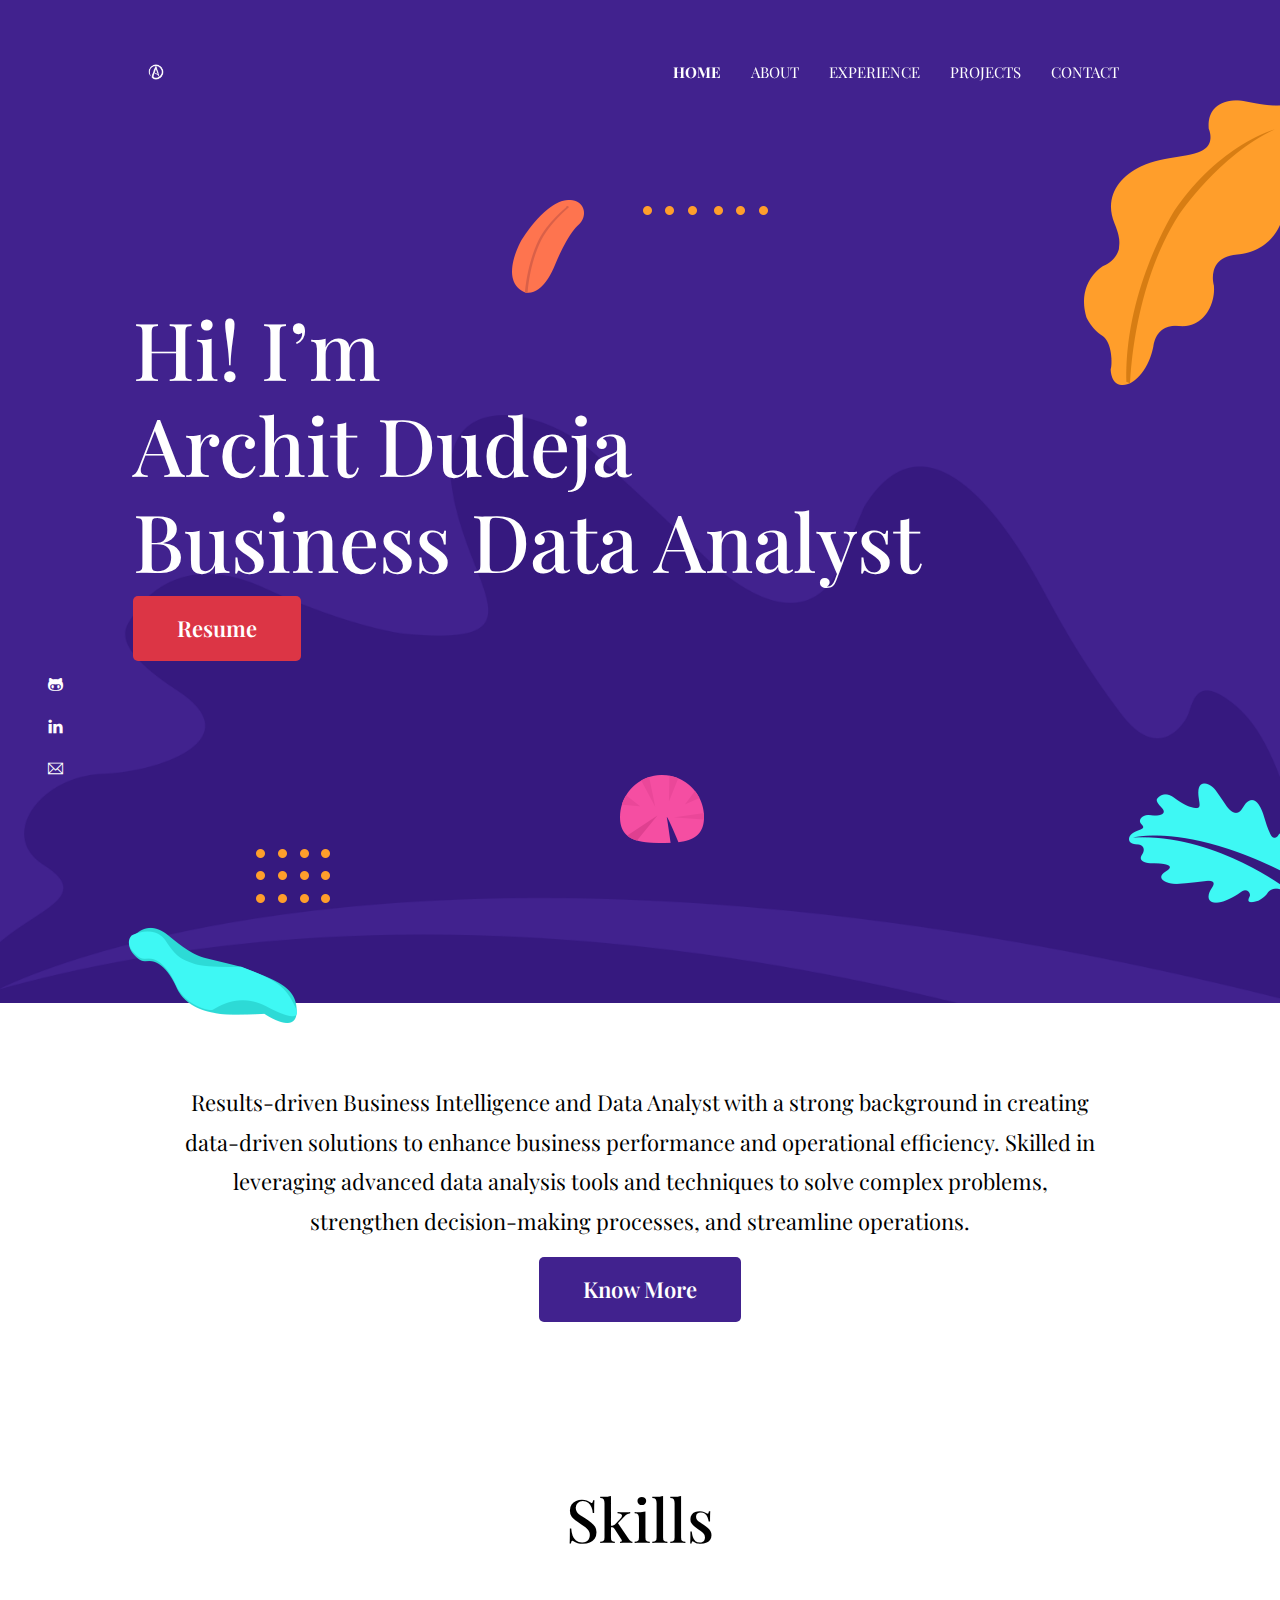
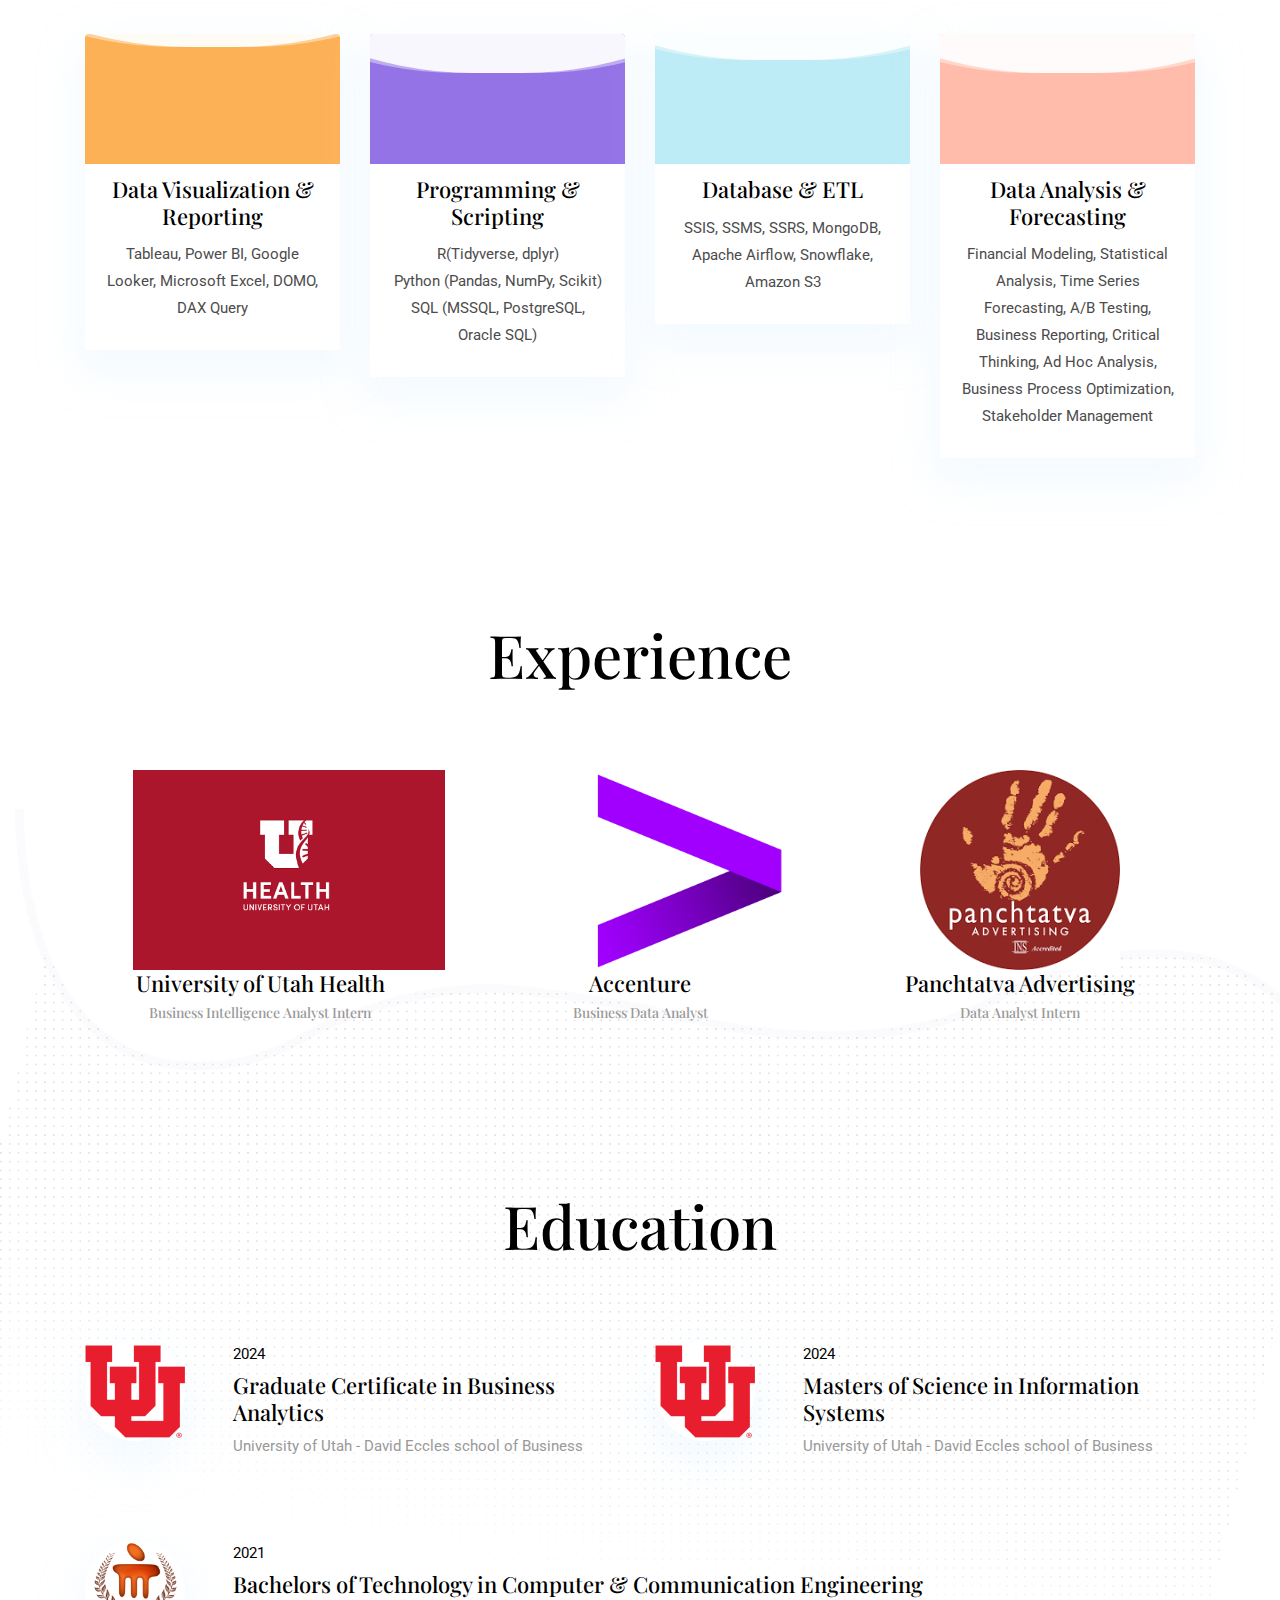
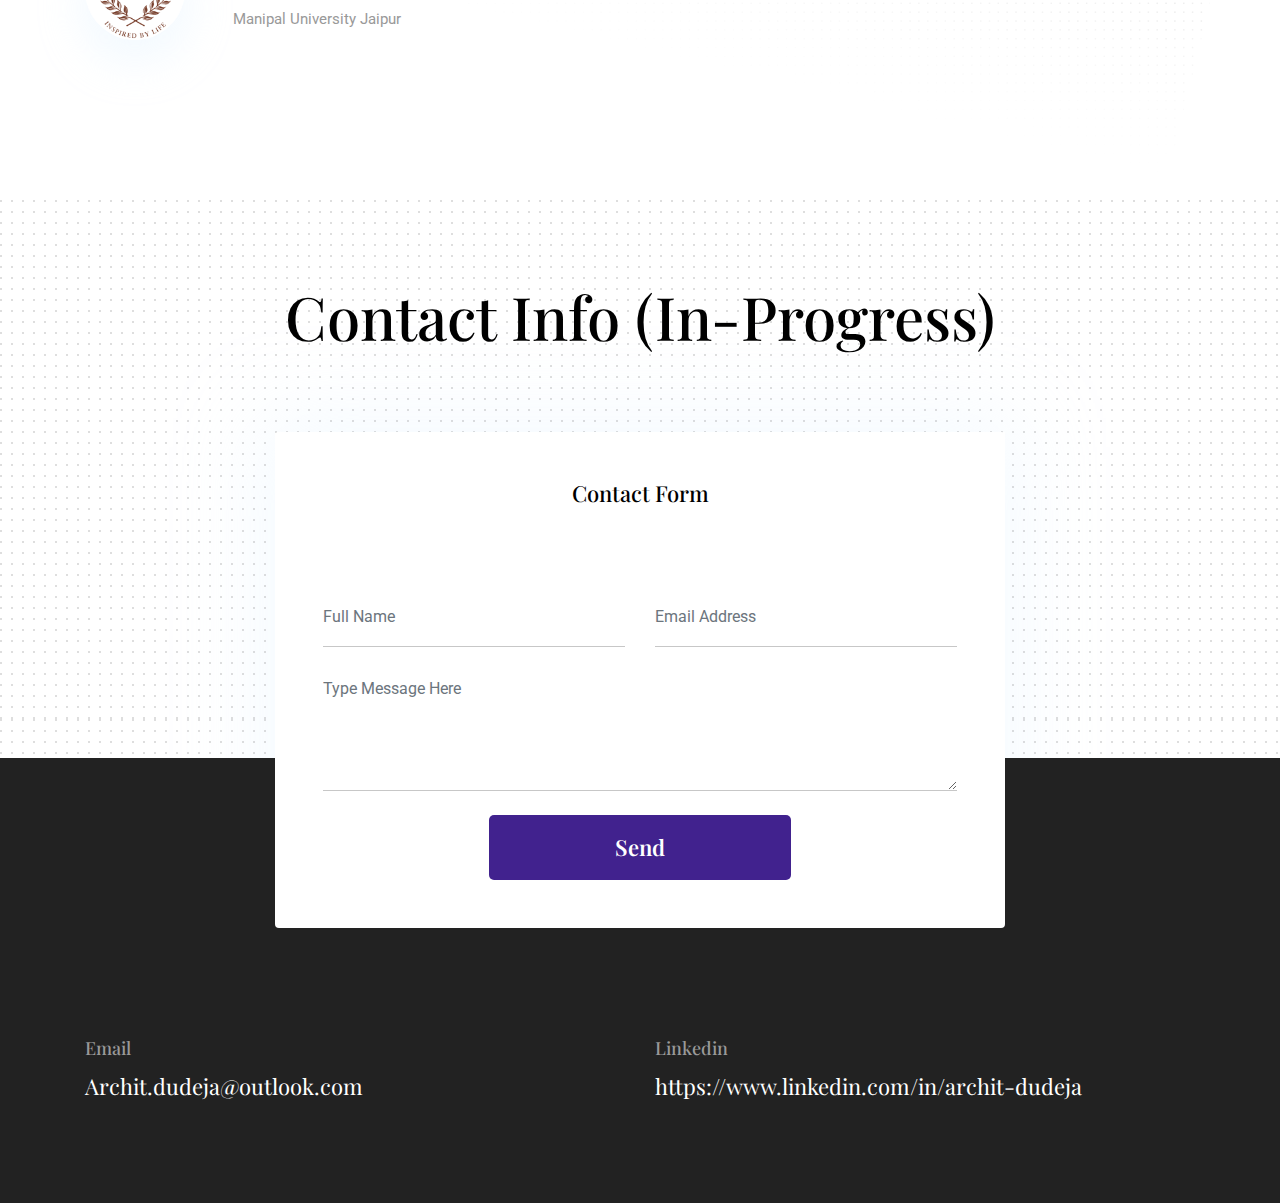
==== commit 62755efc: "Updated" ====
--- a/index.html
+++ b/index.html
@@ -54,6 +54,9 @@
           <a class="nav-link" href="about.html">About</a>
         </li>
         <li class="nav-item">
+          <a class="nav-link" href="#Experience">Experience</a>
+        </li>
+        <li class="nav-item">
           <a class="nav-link" href="#projects">projects</a>
         </li>
         <li class="nav-item">
@@ -69,7 +72,9 @@
   <div class="container">
     <div class="row">
       <div class="col-lg-11 mx-auto">
-        <h1 class="text-white font-tertiary">Hi! I’m <br> Archit Dudeja <br> Business Analyst</h1>
+        <h1 class="text-white font-tertiary">Hi! I’m <br> Archit Dudeja <br> Business Data Analyst</h1>
+        <a href="https://github.com/architdudeja/Resume/blob/main/Archit_Dudeja_Resume.pdf" class="btn btn-danger">Resume</a>
+
       </div>
     </div>
   </div>
@@ -127,7 +132,7 @@
 <!-- /about -->
 
 <!-- skills -->
-<section class="section" id="'skills">
+<section class="section" id="skills">
   <div class="container">
     <div class="row">
       <div class="col-lg-12 text-center">
@@ -183,7 +188,7 @@
 <!-- /skills -->
 
 <!-- experience -->
-<section class="section" id="experience">
+<section class="section" id="Experience">
   <div class="container">
     <div class="row justify-content-around">
       <div class="col-lg-12 text-center">
@@ -430,7 +435,7 @@
  /testimonial -->
 
 
-<!-- blog -->
+<!-- blog --
 <section class="section" id="projects">
   <div class="container">
     <div class="row">
@@ -479,8 +484,8 @@
     </div>
   </div>
 </section>
-<!-- /blog -->
- <!-- client logo slider -->
+ /blog -->
+ <!-- client logo slider -
 <section class="section pb-0">
   <div class="container">
     <div class="client-logo-slider d-flex align-items-center">
@@ -507,7 +512,7 @@
     </div>
   </div>
 </section>
-<!-- /client logo slider -->
+-- /client logo slider -->
 
 <!-- contact -->
 <section class="section section-on-footer" data-background="images/backgrounds/bg-dots.png">
--- a/css/style.css
+++ b/css/style.css
@@ -1,12 +1,10 @@
-/**
- * WEBSITE: https://themefisher.com
- * TWITTER: https://twitter.com/themefisher
- * FACEBOOK: https://www.facebook.com/themefisher
- * GITHUB: https://github.com/themefisher/
- */
 
 /*  typography */
+
 @import url("https://fonts.googleapis.com/css?family=Playfair+Display:700|Roboto:400");
+html{
+  scroll-behavior: smooth;;
+}
 body {
   line-height: 1.2;
   font-family: "Roboto", sans-serif;
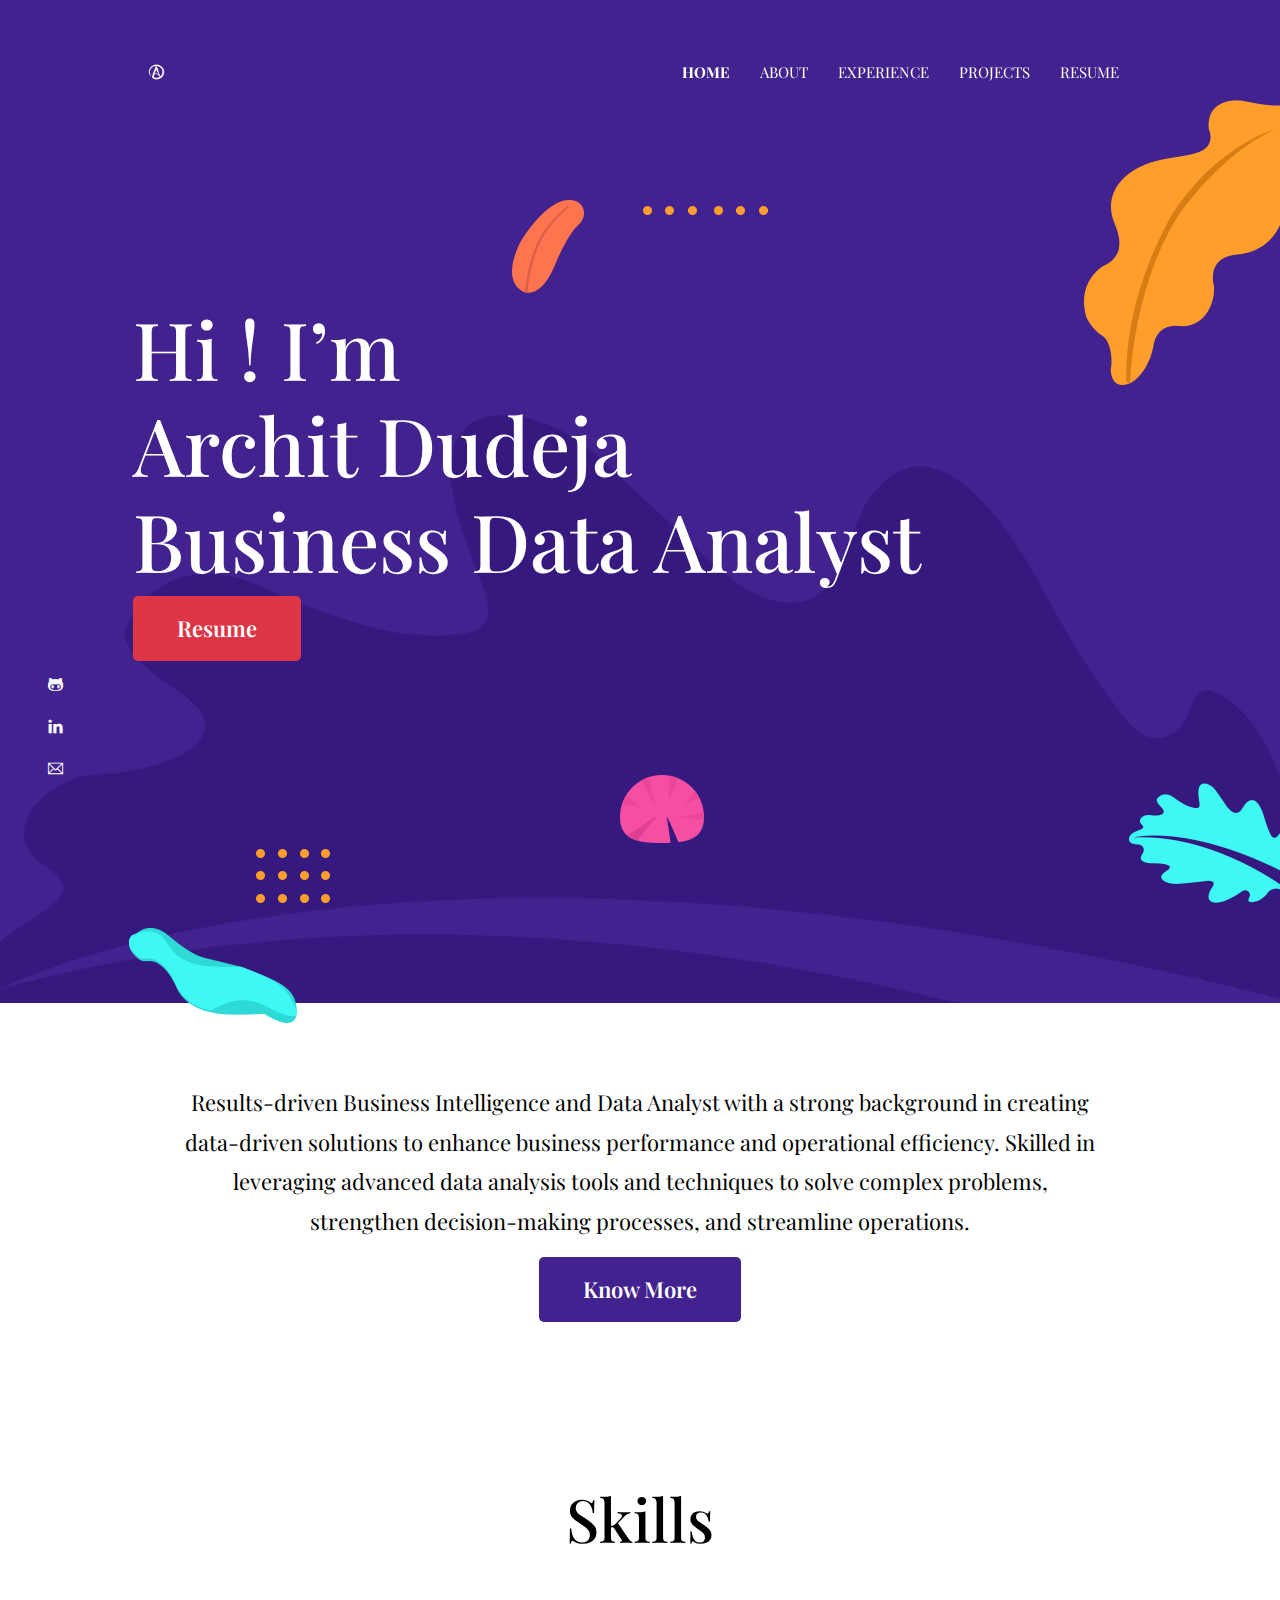
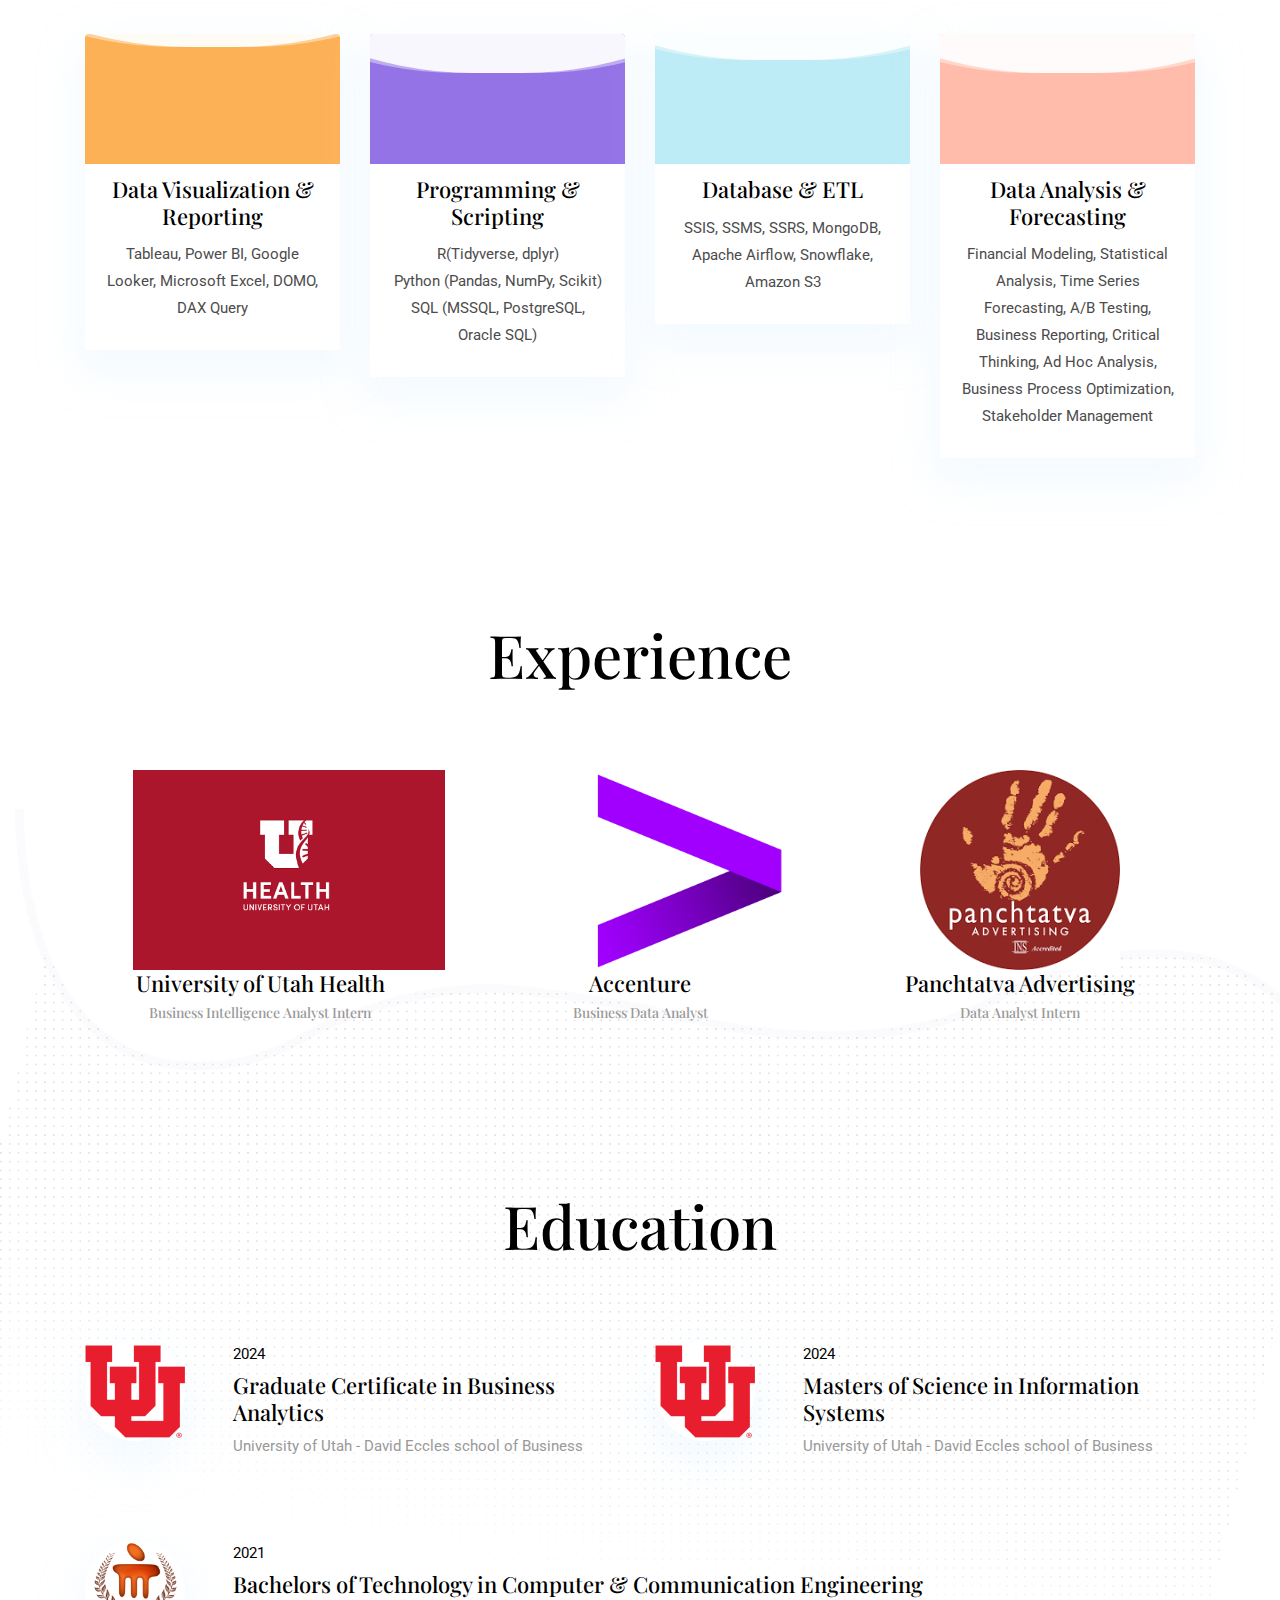
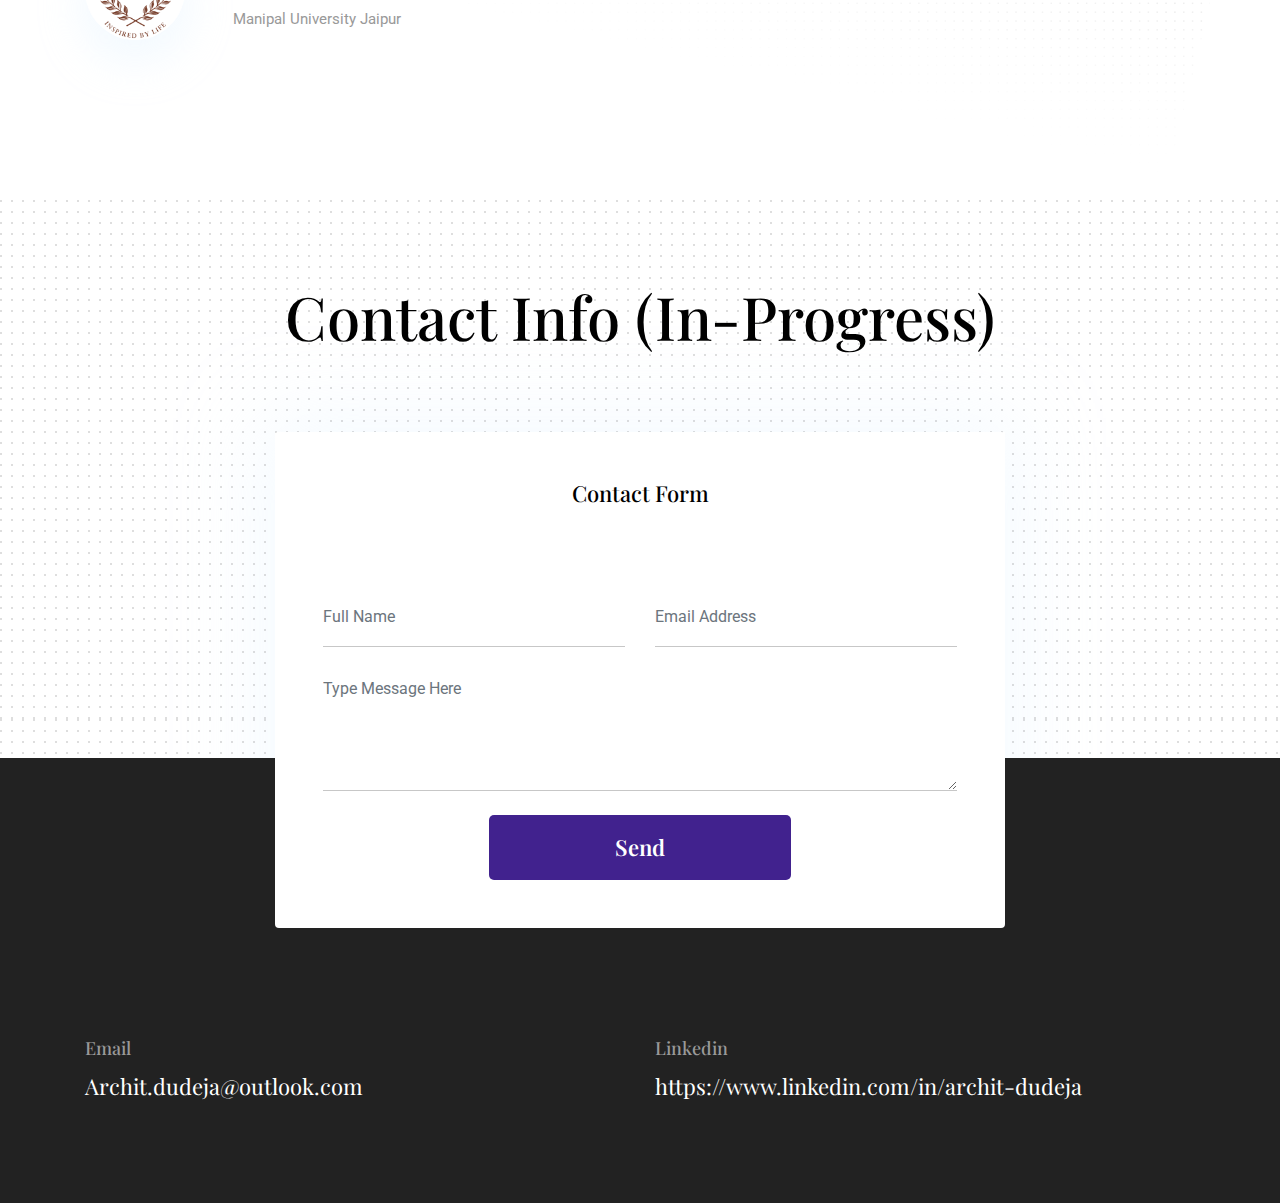
==== commit d0990166: "Updated Resume" ====
--- a/index.html
+++ b/index.html
@@ -60,7 +60,7 @@
           <a class="nav-link" href="#projects">projects</a>
         </li>
         <li class="nav-item">
-          <a class="nav-link" href="#projects">Contact</a>
+          <a class="nav-link" href="https://drive.google.com/file/d/1S_8bBAADVAan-sXZr38k7oAN9zoQVA25/view?usp=sharing" target="_blank">Resume</a>
         </li>
       </ul>
     </div>
@@ -72,8 +72,8 @@
   <div class="container">
     <div class="row">
       <div class="col-lg-11 mx-auto">
-        <h1 class="text-white font-tertiary">Hi! I’m <br> Archit Dudeja <br> Business Data Analyst</h1>
-        <a href="https://github.com/architdudeja/Resume/blob/main/Archit_Dudeja_Resume.pdf" class="btn btn-danger">Resume</a>
+        <h1 class="text-white font-tertiary">Hi ! I’m <br> Archit Dudeja <br> Business Data Analyst</h1>
+        <a href="https://drive.google.com/file/d/1S_8bBAADVAan-sXZr38k7oAN9zoQVA25/view?usp=sharing" target="_blank" class="btn btn-danger">Resume</a>
 
       </div>
     </div>
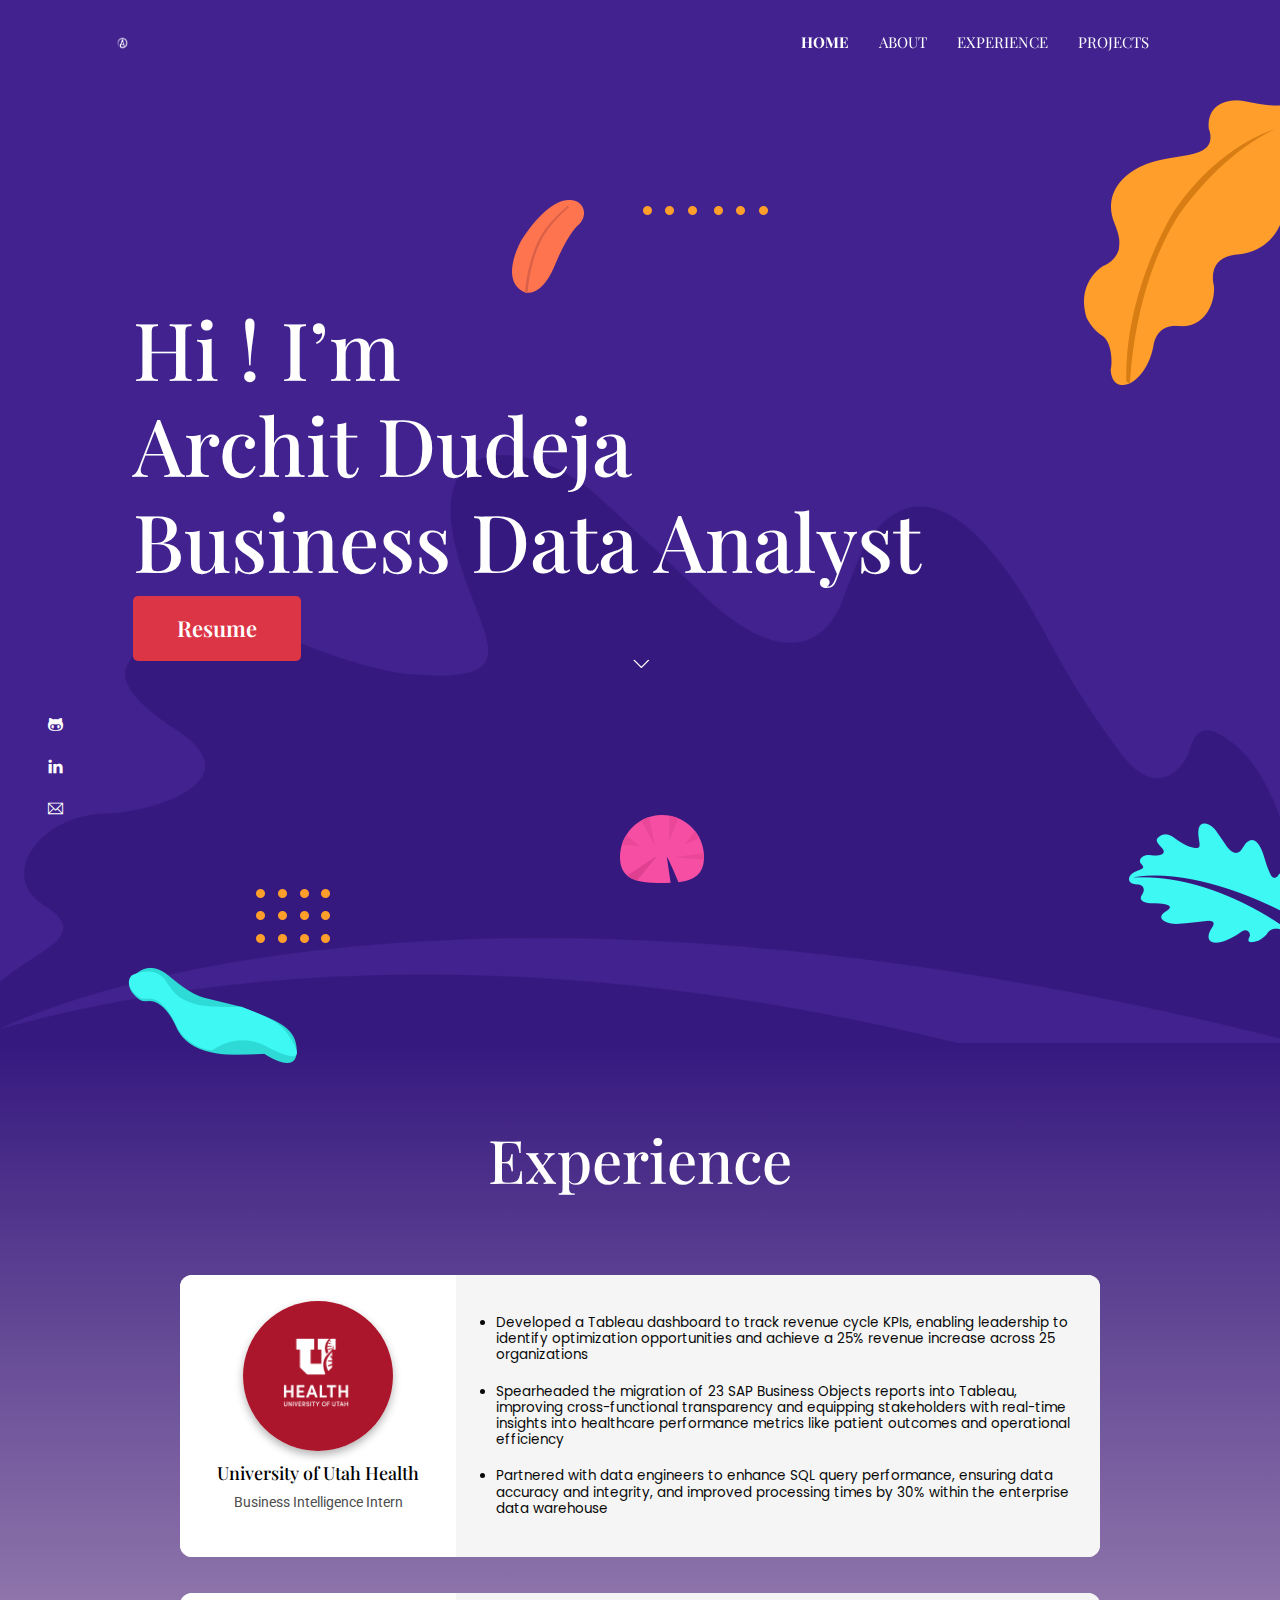
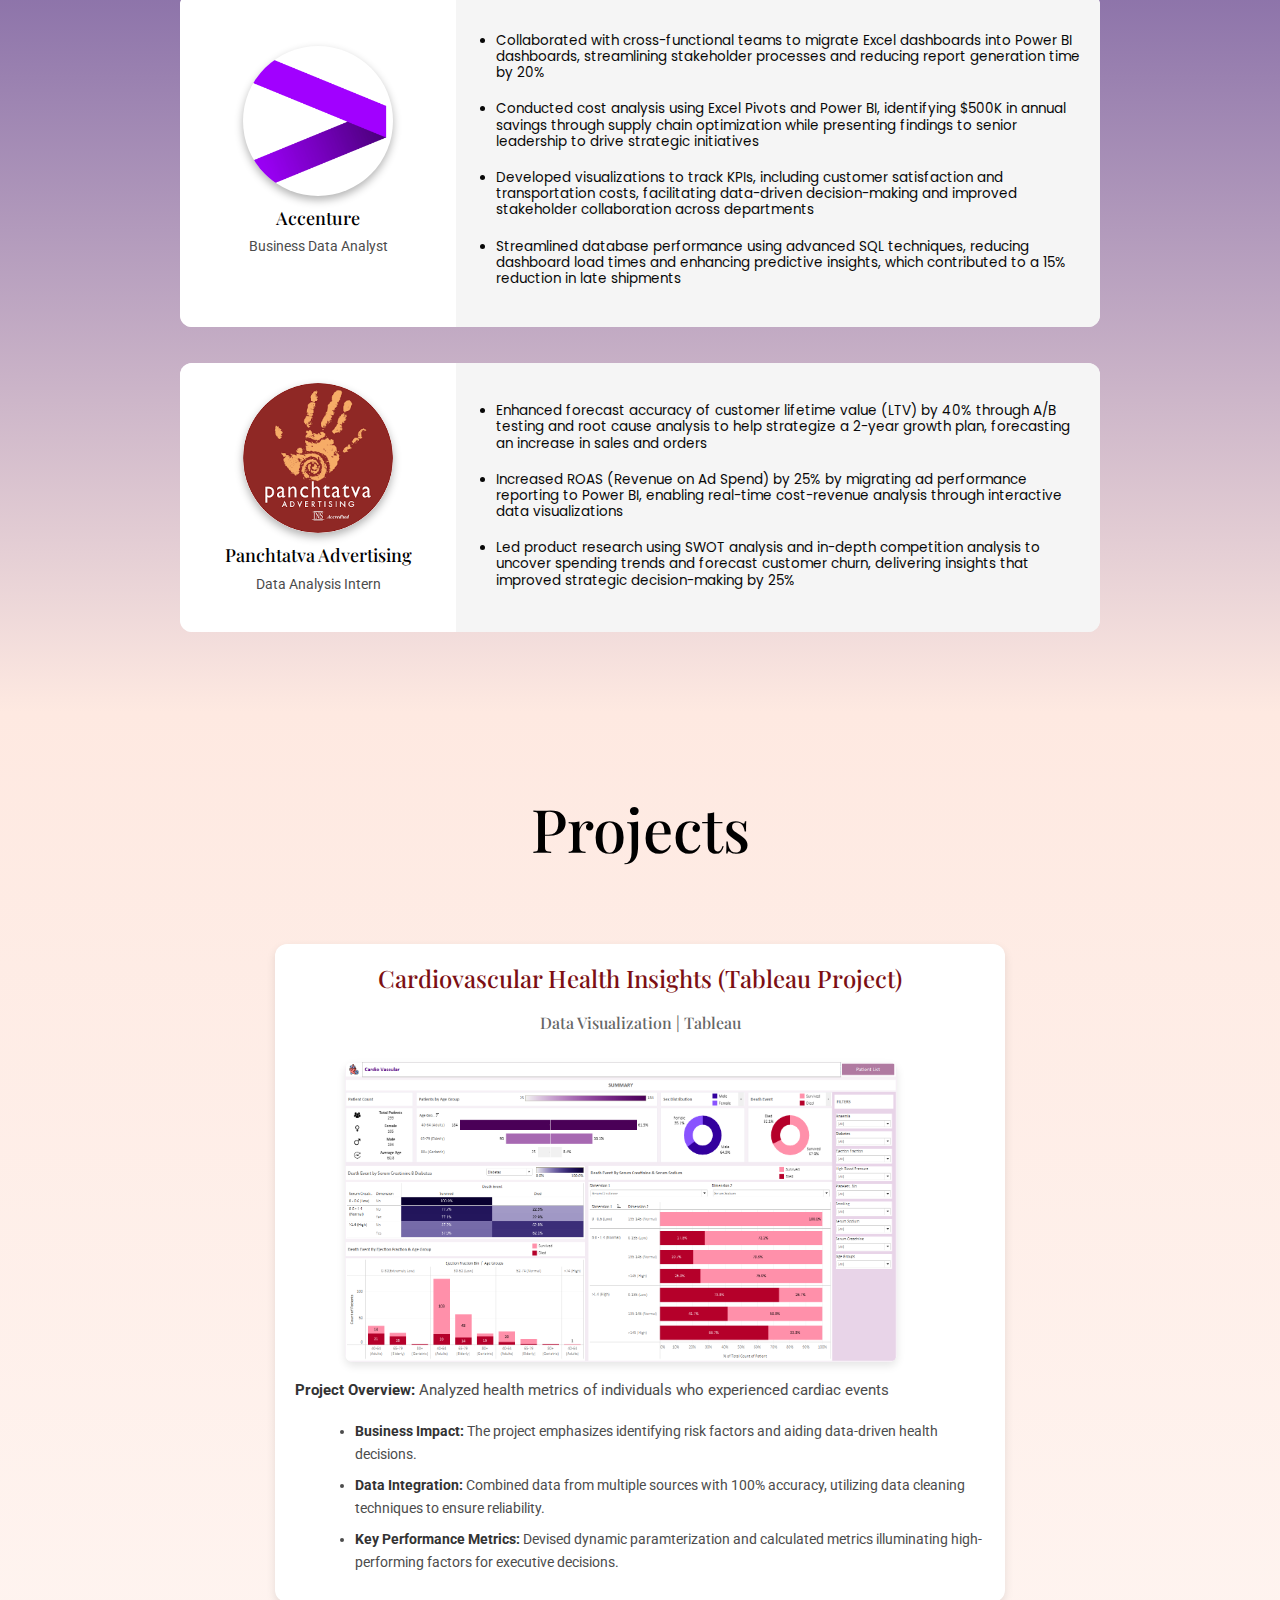
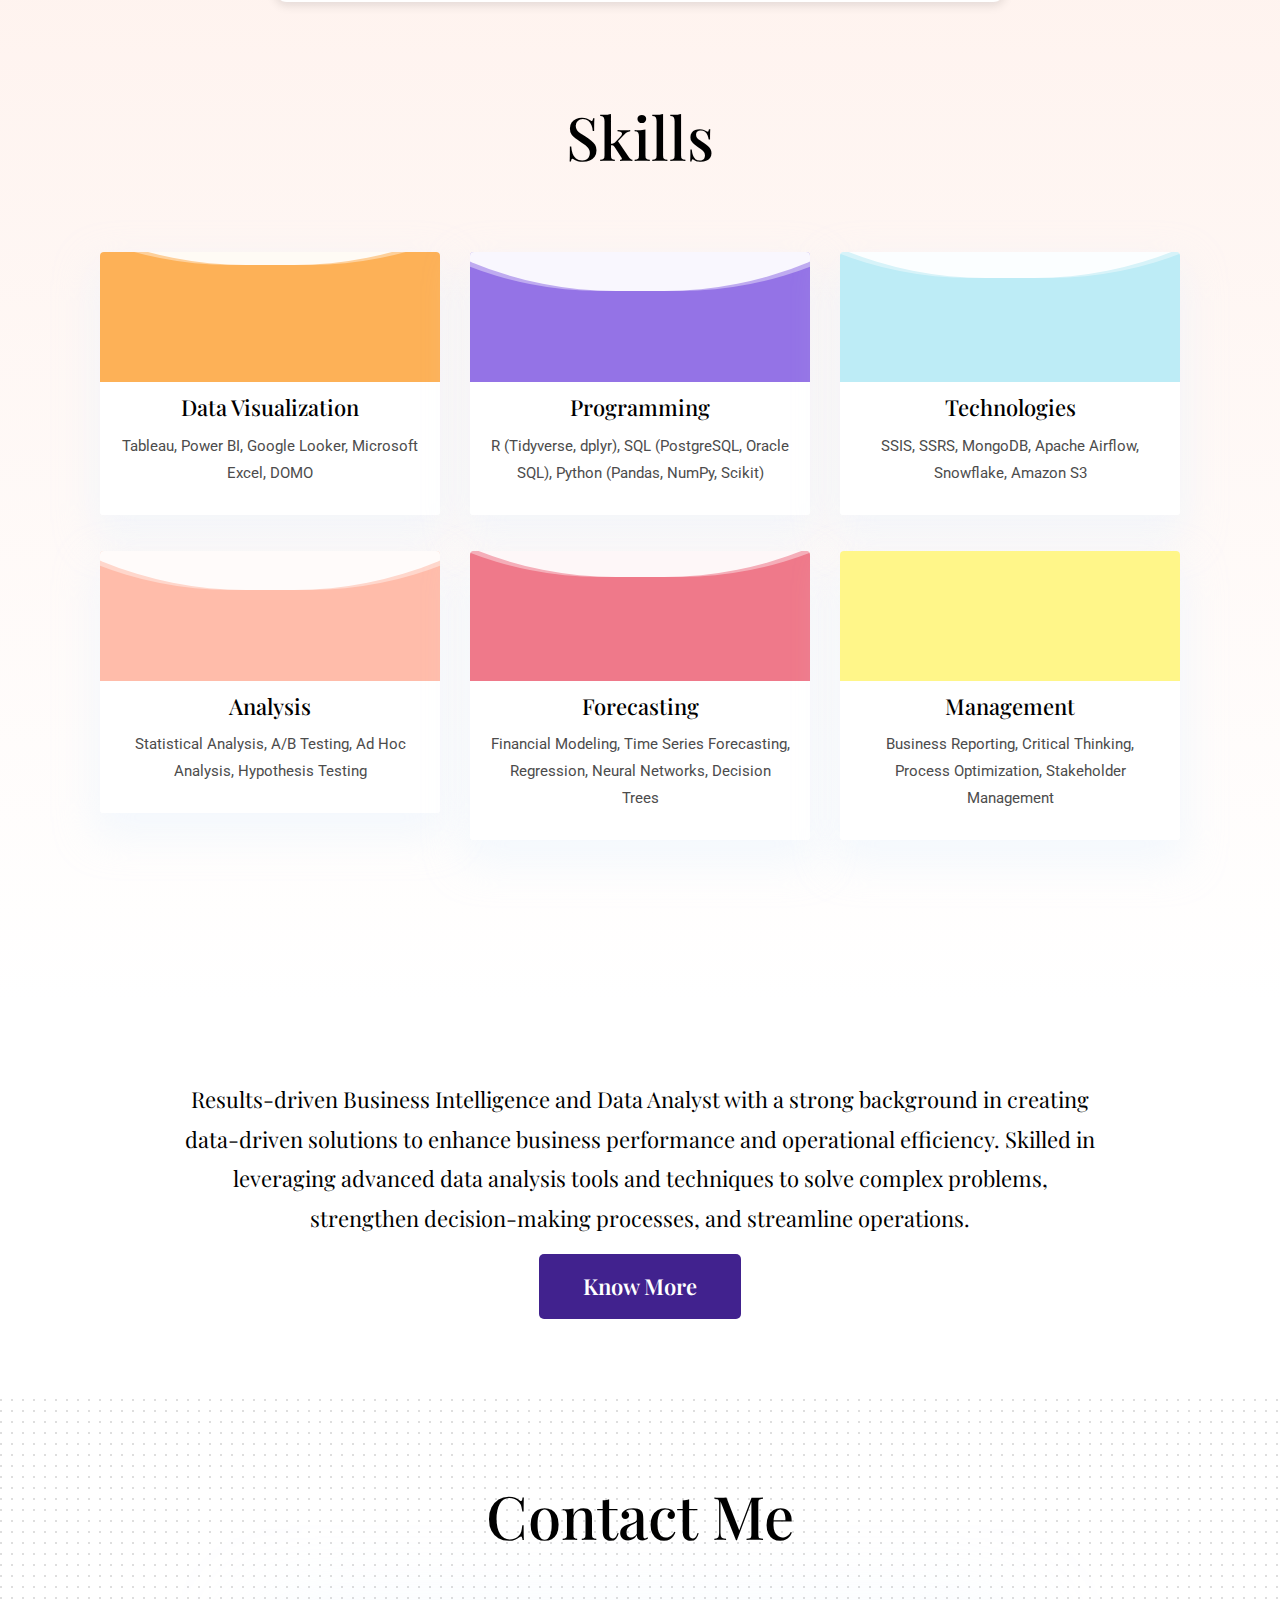
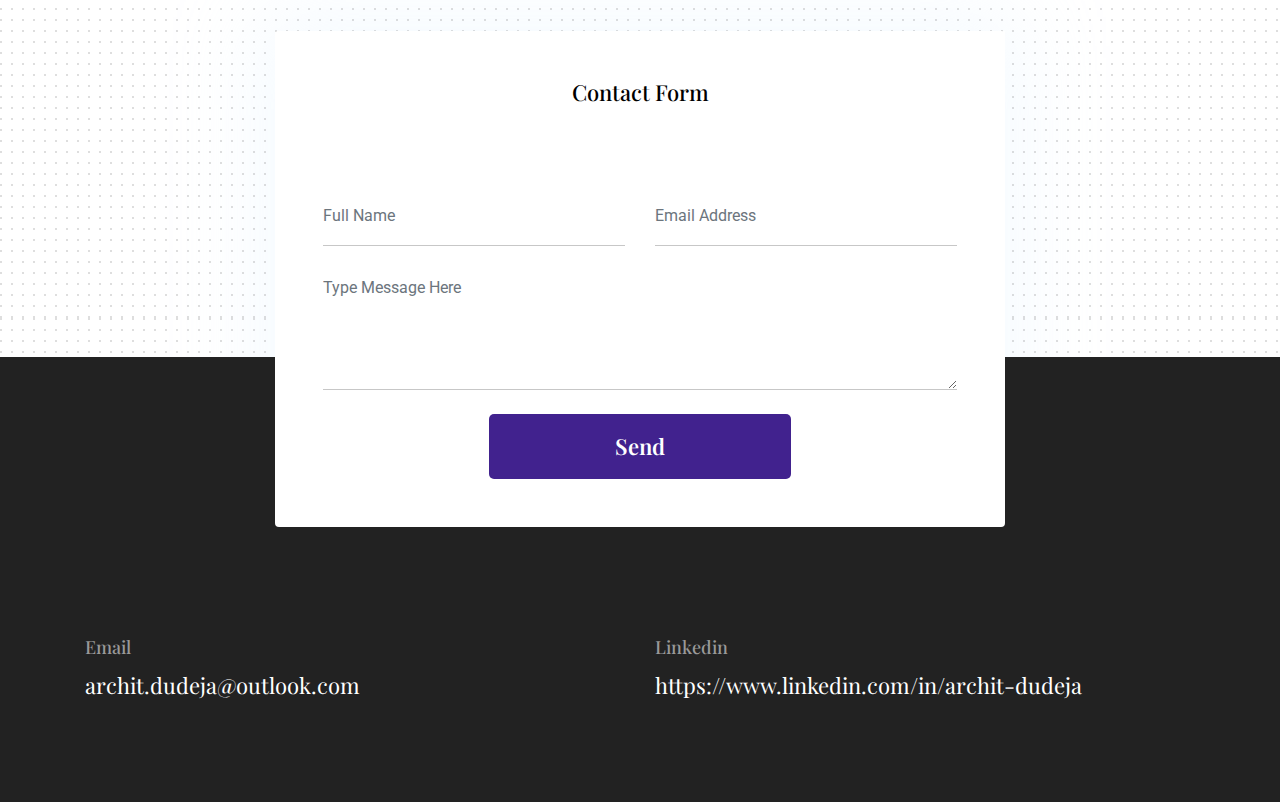
==== commit fefab676: "Projects" ====
--- a/index.html
+++ b/index.html
@@ -39,7 +39,7 @@
 
 <header class="navigation fixed-top">
   <nav class="navbar navbar-expand-md navbar-dark">
-    <a href="index.html"><img src="images/adlogo.png" alt="Archit Dudeja" height="4%" width="4%" ></a>
+    <a href="index.html"><img src="images/adlogo.png" alt="Archit Dudeja" height="2%" width="2%" ></a>
     <button class="navbar-toggler" type="button" data-toggle="collapse" data-target="#navigation"
       aria-controls="navigation" aria-expanded="false" aria-label="Toggle navigation">
       <span class="navbar-toggler-icon"></span>
@@ -57,11 +57,9 @@
           <a class="nav-link" href="#Experience">Experience</a>
         </li>
         <li class="nav-item">
-          <a class="nav-link" href="#projects">projects</a>
+          <a class="nav-link" href="#projects">Projects</a>
         </li>
-        <li class="nav-item">
-          <a class="nav-link" href="https://drive.google.com/file/d/1S_8bBAADVAan-sXZr38k7oAN9zoQVA25/view?usp=sharing" target="_blank">Resume</a>
-        </li>
+        
       </ul>
     </div>
   </nav>
@@ -73,11 +71,14 @@
     <div class="row">
       <div class="col-lg-11 mx-auto">
         <h1 class="text-white font-tertiary">Hi ! I’m <br> Archit Dudeja <br> Business Data Analyst</h1>
-        <a href="https://drive.google.com/file/d/1S_8bBAADVAan-sXZr38k7oAN9zoQVA25/view?usp=sharing" target="_blank" class="btn btn-danger">Resume</a>
-
-      </div>
-    </div>
-  </div>
+        <a href="https://drive.google.com/file/d/1S_8bBAADVAan-sXZr38k7oAN9zoQVA25/view?usp=sharing" target="_blank" class="btn btn-danger">Resume</a> 
+        <a href="#Experience" class="scroll-to-next">
+          <img src="/images/scroll2.gif" alt="Scroll Down">
+        </a>
+      </div>
+    </div>
+  </div>
+  
   <div class="layer-bg w-100">
     <img class="img-fluid w-100" src="images/illustrations/leaf-bg.png" alt="bg-shape">
   </div>
@@ -116,156 +117,86 @@
 </section>
 <!-- /hero area -->
 
-<!-- about -->
-<section class="section">
-  <div class="container">
-    <div class="row">
-      <div class="col-lg-10 mx-auto text-center">
-        <p class="font-secondary paragraph-lg text-dark">Results-driven Business Intelligence and Data Analyst with a strong background in creating data-driven solutions to enhance business
-          performance and operational efficiency. Skilled in leveraging advanced data analysis tools and techniques to solve complex problems,
-          strengthen decision-making processes, and streamline operations.</p>
-        <a href="about.html" class="btn btn-primary">know more</a>
-      </div>
-    </div>
-  </div>
-</section>
-<!-- /about -->
-
-<!-- skills -->
-<section class="section" id="skills">
-  <div class="container">
-    <div class="row">
-      <div class="col-lg-12 text-center">
-        <h2 class="section-title">Skills</h2>
-      </div>
-      <div class="col-lg-3 col-sm-6 mb-4 mb-lg-0">
-        <div class="card shadow text-center">
-          <div class="position-relative rounded-top progress-wrapper" data-color="#fdb157">
-            <div class="wave" data-progress="90%"></div>
-          </div>
-          <div class="card-footer bg-white">
-            <h4 class="card-title">Data Visualization & Reporting</h4>
-            <p>Tableau, Power BI, Google Looker, Microsoft Excel, DOMO, DAX Query</p>
-          </div>
-        </div>
-      </div>
-      <div class="col-lg-3 col-sm-6 mb-4 mb-lg-0">
-        <div class="card shadow text-center">
-          <div class="position-relative rounded-top progress-wrapper" data-color="#9473e6">
-            <div class="wave" data-progress="70%"></div>
-          </div>
-          <div class="card-footer bg-white">
-            <h4 class="card-title">Programming & Scripting</h4>
-            <p>R(Tidyverse, dplyr) <br> Python (Pandas, NumPy, Scikit)<br> SQL (MSSQL, PostgreSQL, Oracle SQL)</p>
-          </div>
-        </div>
-      </div>
-      <div class="col-lg-3 col-sm-6 mb-4 mb-lg-0">
-        <div class="card shadow text-center">
-          <div class="position-relative rounded-top progress-wrapper" data-color="#bdecf6">
-            <div class="wave" data-progress="80%"></div>
-          </div>
-          <div class="card-footer bg-white">
-            <h4 class="card-title">Database & ETL</h4>
-            <p>SSIS, SSMS, SSRS, MongoDB, Apache Airflow, Snowflake, Amazon S3</p>
-          </div>
-        </div>
-      </div>
-      <div class="col-lg-3 col-sm-6 mb-4 mb-lg-0">
-        <div class="card shadow text-center">
-          <div class="position-relative rounded-top progress-wrapper" data-color="#ffbcaa">
-            <div class="wave" data-progress="70%"></div>
-          </div>
-          <div class="card-footer bg-white">
-            <h4 class="card-title">Data Analysis & Forecasting</h4>
-            <p>Financial Modeling, Statistical Analysis, Time Series Forecasting, A/B Testing, Business Reporting, Critical Thinking, Ad Hoc Analysis, Business Process Optimization, Stakeholder Management</p>
-          </div>
-        </div>
-      </div>
-    </div>
-  </div>
-</section>
-<!-- /skills -->
 
 <!-- experience -->
-<section class="section" id="Experience">
+<section class="section experience" id="Experience">
   <div class="container">
     <div class="row justify-content-around">
       <div class="col-lg-12 text-center">
-        <h2 class="section-title">Experience</h2>
-      </div>
-      <div class="col-lg-3 col-md-4 text-center justify-content-center">
-        <img src="images/experience/ulogo.png" alt="icon"  height="200"><br>
-        <h4>University of Utah Health</h4>
-        <h6 class="text-light">Business Intelligence Analyst Intern</h6>
+        <h2 class="section-title exp-title" >Experience</h2>
+      </div>
+      <div class="col-lg-10 col-md-12">
+        <div class="experience-card">
+          <div class="left-section">
+            <img src="/images/experience/UofU.png" alt="Organization Logo">
+            <h3>University of Utah Health</h3>
+            <p>Business Intelligence Intern</p>
+          </div>
+          <div class="right-section">
+            <ul>
+              <li>Developed a Tableau dashboard to track revenue cycle KPIs, enabling leadership to identify optimization opportunities and achieve a 25%
+                revenue increase across 25 organizations</li>
+              <li>Spearheaded the migration of 23 SAP Business Objects reports into Tableau, improving cross-functional transparency and equipping
+                stakeholders with real-time insights into healthcare performance metrics like patient outcomes and operational efficiency</li>
+              <li>Partnered with data engineers to enhance SQL query performance, ensuring data accuracy and integrity, and improved processing times by
+                30% within the enterprise data warehouse</li>
+            </ul>
+          </div>
+        </div>
         
       </div>
-      <div class="col-lg-3 col-md-4 text-center justify-content-center">
-        <img src="images/experience/Accenture.png" alt="icon"  height="200"><br>
-     
-        <h4>Accenture</h4>
-        <h6 class="text-light">Business Data Analyst</h6>
-      </div>
-      <div class="col-lg-3 col-md-4 text-center">
-        <img src="images/experience/panch.png" alt="icon"  height="200">
-        <h4>Panchtatva Advertising</h4>
-        <h6 class="text-light">Data Analyst Intern</h6>
+      </div>
+      <br>
+      <br>
+      <div class="row justify-content-around">
+      <div class="col-lg-10 col-md-12 ">
+        <div class="experience-card">
+          <div class="left-section">
+            <img src="/images/experience/Accenture.png" alt="Organization Logo">
+            <h3>Accenture</h3>
+            <p>Business Data Analyst</p>
+          </div>
+          <div class="right-section">
+            <ul>
+              <li>Collaborated with cross-functional teams to migrate Excel dashboards into Power BI dashboards, streamlining stakeholder processes and
+                reducing report generation time by 20%</li>
+              <li>Conducted cost analysis using Excel Pivots and Power BI, identifying $500K in annual savings through supply chain optimization while
+                presenting findings to senior leadership to drive strategic initiatives</li>
+              <li>Developed visualizations to track KPIs, including customer satisfaction and transportation costs, facilitating data-driven decision-making
+                and improved stakeholder collaboration across departments</li>
+              <li>Streamlined database performance using advanced SQL techniques, reducing dashboard load times and enhancing predictive insights,
+                which contributed to a 15% reduction in late shipments</li>
+            </ul>
+          </div>
+        </div>
+      </div>
+      </div>
+      <br>
+      <br>
+      <div class="row justify-content-around">
+      <div class="col-lg-10 col-md-12 ">
+        <div class="experience-card">
+          <div class="left-section">
+            <img src="/images/experience/panch.png" alt="Organization Logo">
+            <h3>Panchtatva Advertising</h3>
+            <p>Data Analysis Intern</p>
+          </div>
+          <div class="right-section">
+            <ul>
+              <li> Enhanced forecast accuracy of customer lifetime value (LTV) by 40% through A/B testing and root cause analysis to help strategize a 2-year
+                growth plan, forecasting an increase in sales and orders</li>
+              <li>Increased ROAS (Revenue on Ad Spend) by 25% by migrating ad performance reporting to Power BI, enabling real-time cost-revenue
+              analysis through interactive data visualizations</li>
+              <li>Led product research using SWOT analysis and in-depth competition analysis to uncover spending trends and forecast customer churn,
+                delivering insights that improved strategic decision-making by 25%</li>
+            </ul>
+          </div>
+        </div>
       </div>
     </div>
   </div>
 </section>
 <!-- ./experience -->
-
-<!-- education -->
-<section class="section position-relative" id="education">
-  <div class="container">
-    <div class="row">
-      <div class="col-lg-12 text-center">
-        <h2 class="section-title">Education</h2>
-      </div>
-      <div class="col-lg-6 col-md-6 mb-80">
-        <div class="d-flex">
-          <div class="mr-lg-5 mr-3">
-            <i class="icon-light icon-bg bg-white shadow rounded-circle d-block"><img src="images/experience/uu.png" width="100%"> </i>
-          </div>
-          <div>
-            <p class="text-dark mb-1">2024</p>
-            <h4>Graduate Certificate in Business Analytics</h4>
-            <p class="mb-0 text-light">University of Utah - David Eccles school of Business</p>
-          </div>
-        </div>
-      </div>
-      <div class="col-lg-6 col-md-6 mb-80">
-        <div class="d-flex">
-          <div class="mr-lg-5 mr-3">
-            <i class="icon-light icon-bg bg-white shadow rounded-circle d-block"><img src="images/experience/uu.png" width="100%"> </i>
-          </div>
-          <div>
-            <p class="text-dark mb-1">2024</p>
-            <h4>Masters of Science in Information Systems </h4>
-            <p class="mb-0 text-light">University of Utah - David Eccles school of Business</p>
-          </div>
-        </div>
-      </div>
-    
-      <div class="col-lg-12 col-md-6 mb-80">
-        <div class="d-flex">
-          <div class="mr-lg-5 mr-3">
-            <i class=" icon-light icon-bg bg-white shadow rounded-circle d-block"><img src="images/experience/muj.png" width="100%"> </i>
-          </div>
-          <div>
-            <p class="text-dark mb-1">2021</p>
-            <h4>Bachelors of Technology in Computer & Communication Engineering</h4>
-            <p class="mb-0 text-light">Manipal University Jaipur</p>
-          </div>
-        </div>
-      </div>
-    </div>
-  </div>
-  <!-- bg image -->
-  <img class="img-fluid edu-bg-image w-100" src="images/backgrounds/education-bg.png" alt="bg-image">
-</section>
-<!-- /education -->
 
 <!-- services -
 <section class="section">
@@ -435,63 +366,183 @@
  /testimonial -->
 
 
-<!-- blog --
-<section class="section" id="projects">
+
+<section class="project section" id="projects">
   <div class="container">
     <div class="row">
       <div class="col-12 text-center">
         <h2 class="section-title">Projects</h2>
       </div>
+      <div class="col-8 offset-2">
+      <div class="project-card text-center">
+        <h1>Cardiovascular Health Insights (Tableau Project)</h1>
+        <h2>Data Visualization | Tableau</h2>
+        <img src="/images/blog/Cardio Vascular.png" alt="Amazon-themed sales dashboard">
+        <div class="project-details text-left">
+          <p><strong>Project Overview:</strong> Analyzed health metrics of individuals who experienced cardiac events </p>
+          <ul>
+            <li><strong>Business Impact:</strong> The project emphasizes identifying risk factors and aiding data-driven health decisions.</li>
+            <li><strong>Data Integration:</strong> Combined data from multiple sources with 100% accuracy, utilizing data cleaning techniques to ensure reliability.</li>
+            <li><strong>Key Performance Metrics:</strong> Devised dynamic paramterization and calculated metrics illuminating high-performing factors for executive decisions.</li>
+            
+          </ul>
+        </div>
+      </div>
+      </div>
+      </div>
+      <br> 
+      <!--
+      <div class="row">
       <div class="col-lg-4 col-sm-6 mb-4 mb-lg-0">
         <article class="card shadow">
-          <img class="rounded card-img-top" src="images/blog/post-3.jpg" alt="post-thumb">
+          <img class="port rounded card-img-top" src="images/blog/Cardio Vascular.png" alt="post-thumb" >
           <div class="card-body">
-            <h4 class="card-title"><a class="text-dark" href="blog-single.html">Amazon increase income 1.5 Million</a>
+            <h4 class="card-title"><a class="text-dark" href="blog-single.html">Cardiovascular Health Insights (Tableau Project)</a>
             </h4>
-            <p class="cars-text">Lorem ipsum dolor sit amet, consectetur adipisicing elit, sed do eiusmod tempor
-              incididunt ut labore et
-              dolore magna aliqua.</p>
+            <p class="cars-text">Analyzed health metrics of individuals who experienced cardiac events to uncover key patterns. Developed an interactive Tableau dashboard to visualize data trends and provide actionable insights. The project emphasizes identifying risk factors and aiding data-driven health decisions.</p>
             <a href="#" class="btn btn-xs btn-primary">Read More</a>
           </div>
         </article>
       </div>
       <div class="col-lg-4 col-sm-6 mb-4 mb-lg-0">
         <article class="card shadow">
-          <img class="rounded card-img-top" src="images/blog/post-4.jpg" alt="post-thumb">
+          <img class="port rounded card-img-top" src="images/blog/Primary Healthcare.png" alt="post-thumb">
           <div class="card-body">
-            <h4 class="card-title"><a class="text-dark" href="blog-single.html">Amazon increase income 1.5 Million</a>
+            <h4 class="card-title"><a class="text-dark" href="blog-single.html">Capstone with Intermountain Health</a>
             </h4>
-            <p class="cars-text">Lorem ipsum dolor sit amet, consectetur adipisicing elit, sed do eiusmod tempor
-              incididunt ut labore et
-              dolore magna aliqua.</p>
+            <p class="cars-text">Collaborated with a primary healthcare hospital to analyze data on five key health metrics. Designed visually compelling dashboards to help doctors illustrate how habits influence heart health to patients. This project focused on making data approachable for medical practitioners and their patients.</p>
             <a href="#" class="btn btn-xs btn-primary">Read More</a>
           </div>
         </article>
       </div>
       <div class="col-lg-4 col-sm-6 mb-4 mb-lg-0">
         <article class="card shadow">
-          <img class="rounded card-img-top" src="images/blog/post-2.jpg" alt="post-thumb">
+          <img class="port rounded card-img-top" src="images/blog/Client Population.png" alt="post-thumb">
           <div class="card-body">
-            <h4 class="card-title"><a class="text-dark" href="blog-single.html">Amazon increase income 1.5 Million</a>
+            <h4 class="card-title"><a class="text-dark" href="https://public.tableau.com/app/profile/archit.dudeja3594/viz/PatientPopulationAnalysis/Overview">Patient Cancer Screening Dashboard</a>
             </h4>
-            <p class="cars-text">Lorem ipsum dolor sit amet, consectetur adipisicing elit, sed do eiusmod tempor
-              incididunt ut labore et
-              dolore magna aliqua.</p>
-            <a href="#" class="btn btn-xs btn-primary">Read More</a>
+            <p class="cars-text">Created a dashboard to explore trends in cancer screening data, analyzing factors such as age, location, and visit patterns. Addressed challenges like dynamic parameterization and demographic insights to improve healthcare understanding. This project highlights actionable insights through data visualization.</p>
+            <a href="https://public.tableau.com/app/profile/archit.dudeja3594/viz/PatientPopulationAnalysis/Overview" class="btn btn-xs btn-primary">Read More</a>
           </div>
         </article>
       </div>
     </div>
   </div>
 </section>
- /blog -->
- <!-- client logo slider -
+-->
+<!-- skills -->
+<section class="section" id="skills">
+  <div class="container">
+    <div class="row">
+      <div class="col-lg-12 text-center">
+        <h2 class="section-title">Skills</h2>
+      </div>
+      <div class="col-lg-4 col-sm-6 mb-4 mb-lg-0">
+        <div class="card shadow text-center">
+          <div class="position-relative rounded-top progress-wrapper" data-color="#fdb157">
+            <div class="wave" data-progress="90%"></div>
+          </div>
+          <div class="card-footer bg-white">
+            <h4 class="card-title">Data Visualization</h4>
+            <p>Tableau, Power BI, Google Looker, Microsoft Excel, DOMO </p>
+          </div>
+        </div>
+      </div>
+      <div class="col-lg-4 col-sm-6 mb-4 mb-lg-0">
+        <div class="card shadow text-center">
+          <div class="position-relative rounded-top progress-wrapper" data-color="#9473e6">
+            <div class="wave" data-progress="70%"></div>
+          </div>
+          <div class="card-footer bg-white">
+            <h4 class="card-title">Programming</h4>
+            <p>R (Tidyverse, dplyr), SQL (PostgreSQL, Oracle SQL),  Python (Pandas, NumPy, Scikit)</p>
+          </div>
+        </div>
+      </div>
+      <div class="col-lg-4 col-sm-6 mb-4 mb-lg-0">
+        <div class="card shadow text-center">
+          <div class="position-relative rounded-top progress-wrapper" data-color="#bdecf6">
+            <div class="wave" data-progress="80%"></div>
+          </div>
+          <div class="card-footer bg-white">
+            <h4 class="card-title">Technologies </h4>
+            <p>SSIS, SSRS, MongoDB, Apache Airflow, Snowflake, Amazon S3</p>
+          </div>
+        </div>
+      </div>
+    </div>
+    <br>
+    <br>
+    <div class="row">
+      <div class="col-lg-4 col-sm-6 mb-4 mb-lg-0">
+        <div class="card shadow text-center">
+          <div class="position-relative rounded-top progress-wrapper" data-color="#ffbcaa">
+            <div class="wave" data-progress="70%"></div>
+          </div>
+          <div class="card-footer bg-white">
+            <h4 class="card-title">Analysis</h4>
+            <p> Statistical Analysis, A/B Testing, Ad Hoc Analysis, Hypothesis Testing</p>
+          </div>
+        </div>
+      </div>
+      <div class="col-lg-4 col-sm-6 mb-4 mb-lg-0">
+        <div class="card shadow text-center">
+          <div class="position-relative rounded-top progress-wrapper" data-color="#EF798A">
+            <div class="wave" data-progress="80%"></div>
+          </div>
+          <div class="card-footer bg-white">
+            <h4 class="card-title">Forecasting</h4>
+            <p>Financial Modeling, Time Series Forecasting, Regression, Neural Networks, Decision Trees </p>
+          </div>
+        </div>
+      </div>
+    <div class="col-lg-4 col-sm-6 mb-4 mb-lg-0">
+      <div class="card shadow text-center">
+        <div class="position-relative rounded-top progress-wrapper" data-color="#FFF689">
+          <div class="wave" data-progress="100%"></div>
+        </div>
+        <div class="card-footer bg-white">
+          <h4 class="card-title">Management</h4>
+          <p>Business Reporting, Critical Thinking, Process Optimization, Stakeholder Management</p>
+        </div>
+      </div>
+    </div>
+  </div>
+    </div>
+  </div>
+</section>
+<!-- /skills -->
+
+<!-- about -->
+<section class="section">
+  <div class="container">
+    <div class="row">
+      <div class="col-lg-10 mx-auto text-center">
+        <p class="font-secondary paragraph-lg text-dark">Results-driven Business Intelligence and Data Analyst with a strong background in creating data-driven solutions to enhance business
+          performance and operational efficiency. Skilled in leveraging advanced data analysis tools and techniques to solve complex problems,
+          strengthen decision-making processes, and streamline operations.</p>
+        <a href="about.html" class="btn btn-primary">know more</a>
+      </div>
+    </div>
+  </div>
+</section>
+<!-- /about --
 <section class="section pb-0">
   <div class="container">
     <div class="client-logo-slider d-flex align-items-center">
       <a href="contact.html" class="text-center d-block outline-0 p-4"><img class="d-unset img-fluid"
           src="images/experience/Accenture.png" alt="client-logo"></a>
       <a href="contact.html" class="text-center d-block outline-0 p-4"><img class="d-unset img-fluid"
+          src="images/experience/panch.png" alt="client-logo"></a>
+      <a href="contact.html" class="text-center d-block outline-0 p-4"><img class="d-unset img-fluid"
+          src="images/clients-logo/client-logo-3.png" alt="client-logo"></a>
+      <a href="contact.html" class="text-center d-block outline-0 p-4"><img class="d-unset img-fluid"
+          src="images/clients-logo/client-logo-4.png" alt="client-logo"></a>
+      <a href="contact.html" class="text-center d-block outline-0 p-4"><img class="d-unset img-fluid"
+          src="images/clients-logo/client-logo-5.png" alt="client-logo"></a>
+      <a href="contact.html" class="text-center d-block outline-0 p-4"><img class="d-unset img-fluid"
+          src="images/clients-logo/client-logo-1.png" alt="client-logo"></a>
+      <a href="contact.html" class="text-center d-block outline-0 p-4"><img class="d-unset img-fluid"
           src="images/clients-logo/client-logo-2.png" alt="client-logo"></a>
       <a href="contact.html" class="text-center d-block outline-0 p-4"><img class="d-unset img-fluid"
           src="images/clients-logo/client-logo-3.png" alt="client-logo"></a>
@@ -499,27 +550,17 @@
           src="images/clients-logo/client-logo-4.png" alt="client-logo"></a>
       <a href="contact.html" class="text-center d-block outline-0 p-4"><img class="d-unset img-fluid"
           src="images/clients-logo/client-logo-5.png" alt="client-logo"></a>
-      <a href="contact.html" class="text-center d-block outline-0 p-4"><img class="d-unset img-fluid"
-          src="images/clients-logo/client-logo-1.png" alt="client-logo"></a>
-      <a href="contact.html" class="text-center d-block outline-0 p-4"><img class="d-unset img-fluid"
-          src="images/clients-logo/client-logo-2.png" alt="client-logo"></a>
-      <a href="contact.html" class="text-center d-block outline-0 p-4"><img class="d-unset img-fluid"
-          src="images/clients-logo/client-logo-3.png" alt="client-logo"></a>
-      <a href="contact.html" class="text-center d-block outline-0 p-4"><img class="d-unset img-fluid"
-          src="images/clients-logo/client-logo-4.png" alt="client-logo"></a>
-      <a href="contact.html" class="text-center d-block outline-0 p-4"><img class="d-unset img-fluid"
-          src="images/clients-logo/client-logo-5.png" alt="client-logo"></a>
-    </div>
-  </div>
-</section>
--- /client logo slider -->
+    </div>
+  </div>
+</section>
+
 
 <!-- contact -->
 <section class="section section-on-footer" data-background="images/backgrounds/bg-dots.png">
   <div class="container">
     <div class="row">
       <div class="col-12 text-center">
-        <h2 class="section-title">Contact Info (In-Progress)</h2>
+        <h2 class="section-title">Contact Me</h2>
         
       </div>
       <div class="col-lg-8 mx-auto">
@@ -554,12 +595,12 @@
       <div class="row">
         <div class="col-md-6">
           <h5 class="text-light">Email</h5>
-          <p class="text-white paragraph-lg font-secondary">Archit.dudeja@outlook.com</p>
+          <a href="mailto:archit.dudeja@outlook.com"><p class="text-white paragraph-lg font-secondary">archit.dudeja@outlook.com</p></a>
         </div>
         
         <div class="col-md-6">
           <h5 class="text-light">Linkedin</h5>
-          <p class="text-white paragraph-lg font-secondary">https://www.linkedin.com/in/archit-dudeja</p>
+          <a href="https://www.linkedin.com/in/archit-dudeja"><p class="text-white paragraph-lg font-secondary">https://www.linkedin.com/in/archit-dudeja</p></a>
         </div>
       </div>
     </div>
--- a/css/style.css
+++ b/css/style.css
@@ -2,6 +2,7 @@
 /*  typography */
 
 @import url("https://fonts.googleapis.com/css?family=Playfair+Display:700|Roboto:400");
+@import url('https://fonts.googleapis.com/css2?family=Poppins:ital,wght@0,100;0,200;0,300;0,400;0,500;0,600;0,700;0,800;0,900;1,100;1,200;1,300;1,400;1,500;1,600;1,700;1,800;1,900&display=swap');
 html{
   scroll-behavior: smooth;;
 }
@@ -375,7 +376,11 @@
 textarea.form-control {
   height: 120px;
 }
-
+.port{
+  width: 100%;
+  height: 200px; /* Custom height for the image */
+  object-fit: cover; /* Ensures the image scales properly */
+}
 /* /form */
 /* card */
 .card {
@@ -390,12 +395,14 @@
 
 /* /card */
 .navigation {
-  padding: 40px 130px;
+  padding: 10px 100px;
   transition: 0.3s ease;
+  height: 100 px ;
 }
 .navigation.nav-bg {
   background-color: #41228e;
   padding: 15px 100px;
+  height: 20 px ;
 }
 @media (max-width: 991px) {
   .navigation.nav-bg {
@@ -545,12 +552,13 @@
   }
 }
 /* /skills */
+
 /* education */
 .edu-bg-image {
   position: absolute;
   left: 0;
-  top: -300px;
-  z-index: -1;
+  top: -340px;
+  z-index: 2;
 }
 
 /* /education */
@@ -830,3 +838,168 @@
   font-weight: bold;
 }
 /*# sourceMappingURL=style.css.map */
+
+.exp-title{
+  color: white;
+}
+/* Experience */
+.experience{
+  background-image: linear-gradient(#36197F, #FEE9E1);
+}
+/* Education*/
+.education{
+  background: linear-gradient(white, #FEE9E1);
+  
+}
+/* Projects*/
+.project{
+  background: linear-gradient(#FEE9E1, white);
+  
+}
+.experience-card {
+  display: flex;
+  flex-direction: row;
+  background: whitesmoke;
+  border-radius: 12px;
+  overflow: hidden;
+  transition: transform 0.3s, box-shadow 0.3s;
+  font-family: "Poppins", serif;
+}
+
+.experience-card:hover {
+  transform: translateY(-5px);
+  box-shadow: 12px 12px 25px rgba(0, 0, 0, 0.3), -12px -12px 25px rgba(255, 255, 255, 0.8);
+}
+
+.left-section {
+  display: flex;
+  flex-direction: column;
+  align-items: center;
+  justify-content: center;
+  background: white;
+  color: #fff;
+  padding: 20px;
+  width: 30%;
+  text-align: center;
+}
+
+.left-section img {
+  width: 150px;
+  height: 150px;
+  border-radius: 50%;
+  object-fit: cover;
+  box-shadow: 0 4px 8px rgba(0, 0, 0, 0.3);
+  margin-bottom: 12px;
+}
+
+.left-section h3 {
+  font-size: 1.2em;
+  margin: 0;
+}
+
+.left-section p {
+  font-size: 0.9em;
+  margin-top: 5px;
+}
+
+.right-section {
+  padding: 20px;
+  width: 70%;
+  background: whitesmoke;
+}
+
+.right-section ul {
+  list-style-type: disc;
+  margin: 0;
+  padding-left: 20px;
+}
+
+.right-section ul li {
+  margin-top: 20px;
+  margin-bottom: 20px;
+  font-size: 0.9em;
+  color: #080808;
+  align-items: left;
+}
+/* Scroll to Next */
+.scroll-to-next {
+  position: relative;
+  bottom: 20px;
+  display: flex;
+  flex-direction: column;
+  align-items: center;
+  cursor: pointer;
+  text-decoration: none;
+  color: #fff;
+  font-size: 0.9em;
+  font-weight: bold;
+  animation: bounce 2s infinite;
+  z-index: 2;
+}
+
+.scroll-to-next img {
+  width: 40px;
+  height: 40px;
+}
+
+@keyframes bounce {
+  0%, 20%, 50%, 80%, 100% {
+    transform: translateY(0);
+  }
+  40% {
+    transform: translateY(-10px);
+  }
+  60% {
+    transform: translateY(-5px);
+  }
+}
+
+.project-card {
+  background-color: #fff;
+  border-radius: 12px;
+  box-shadow: 0 4px 10px rgba(0, 0, 0, 0.1);
+  overflow: hidden;
+  display: flex;
+  flex-direction: column;
+  padding: 20px;
+  gap: 15px;
+}
+
+.project-card h1 {
+  font-size: 1.5rem;
+  color: #7c0f14; /* Dark red title */
+  margin: 0;
+}
+
+.project-card h2 {
+  font-size: 1rem;
+  color: #666;
+  margin: 5px 0 15px;
+}
+
+.project-card img {
+  height: 300px;
+  width: 80%;
+  margin-left: 50px;
+  border-radius: 8px;
+  box-shadow: 0 4px 8px rgba(0, 0, 0, 0.1);
+}
+
+.project-details {
+  font-size: 0.9rem;
+  line-height: 1.6;
+}
+
+.project-details strong {
+  color: #333;
+}
+
+.project-details ul {
+  list-style-type: disc;
+  margin-left: 20px;
+  margin-top: 10px;
+}
+
+.project-details ul li {
+  margin-bottom: 8px;
+}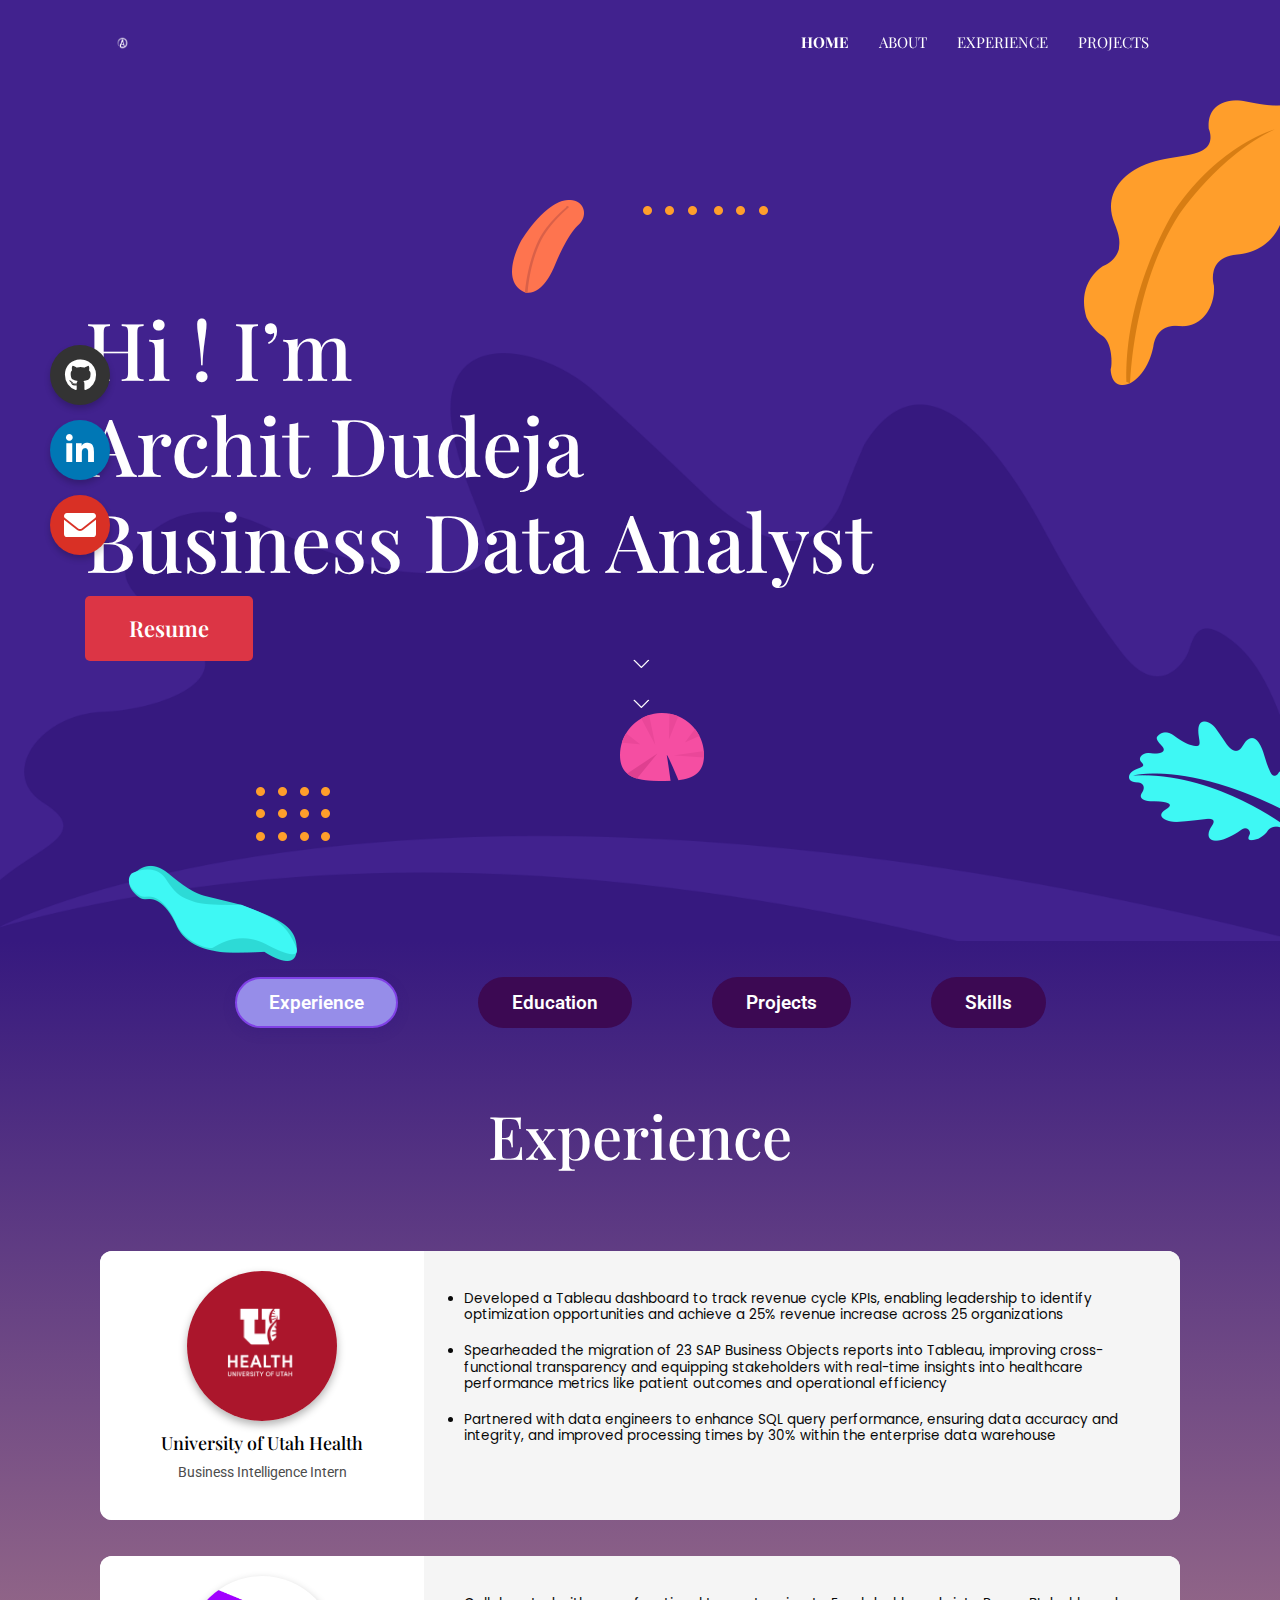
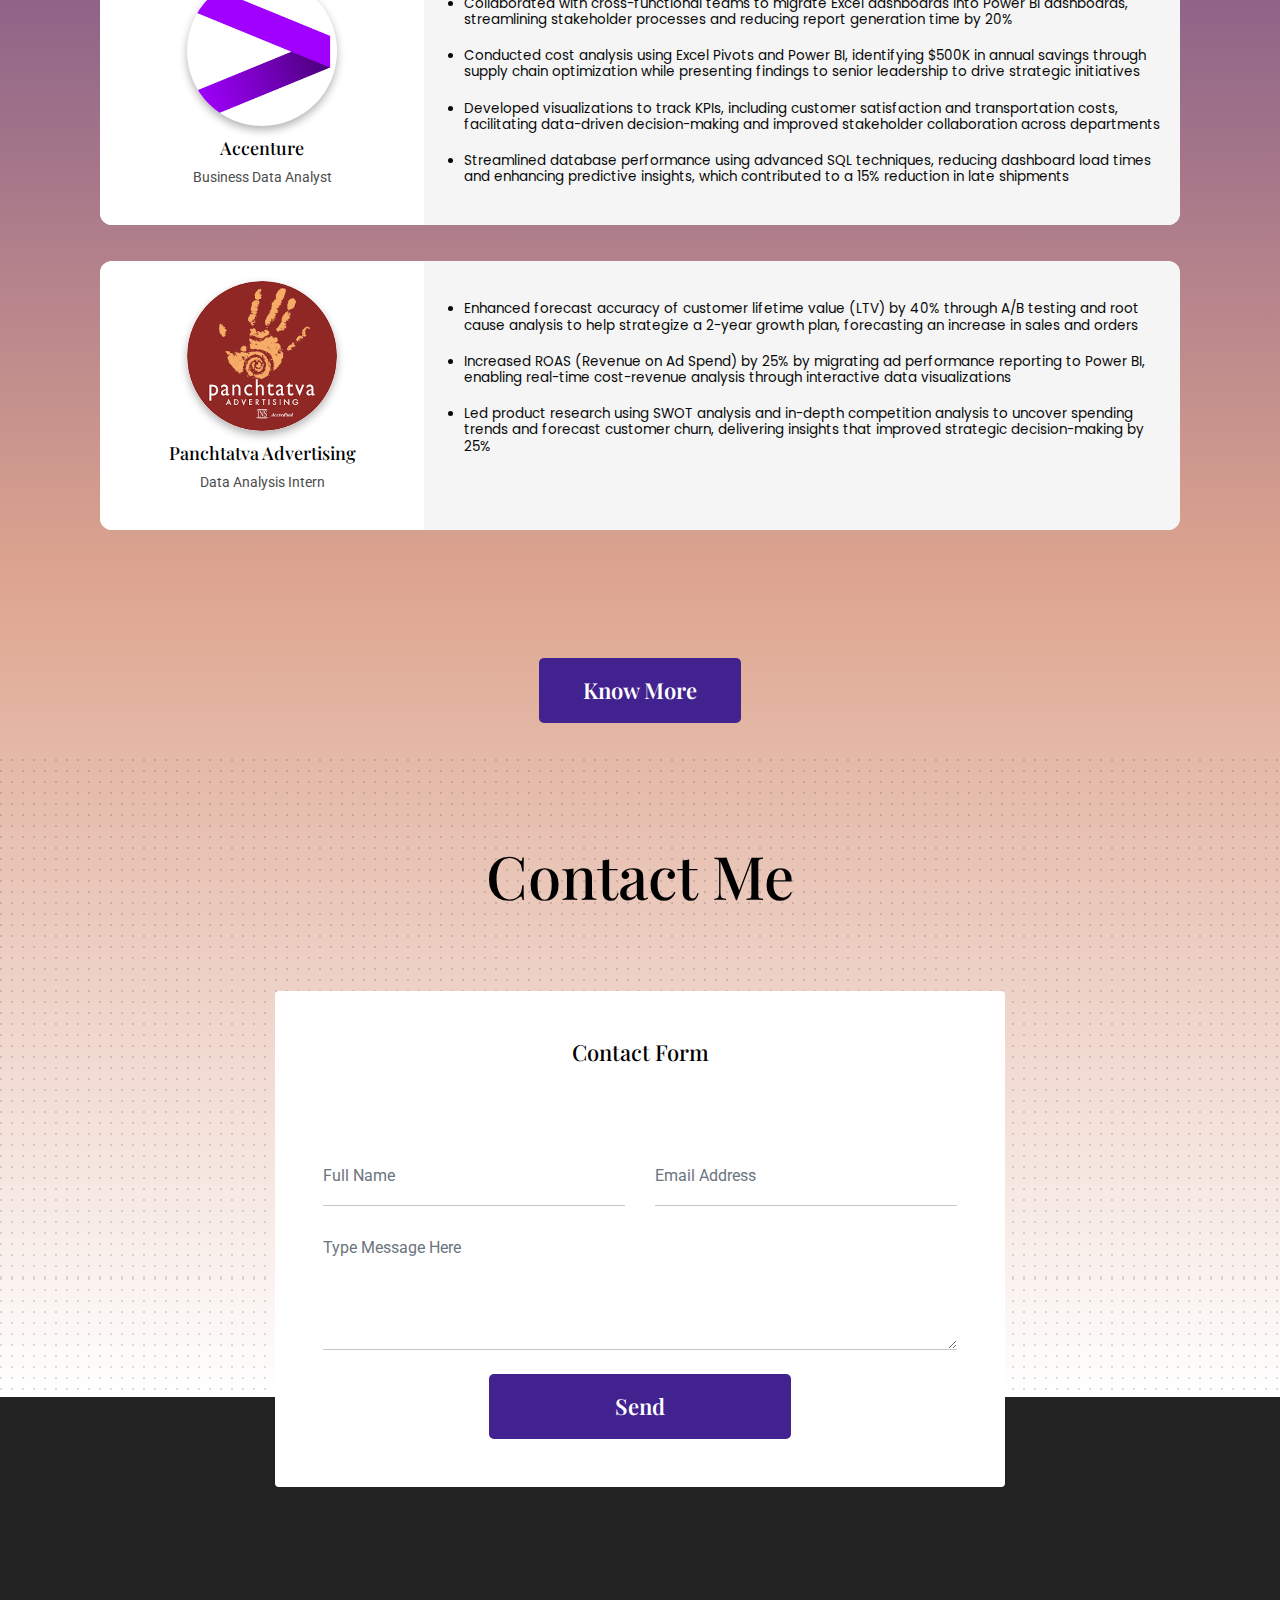
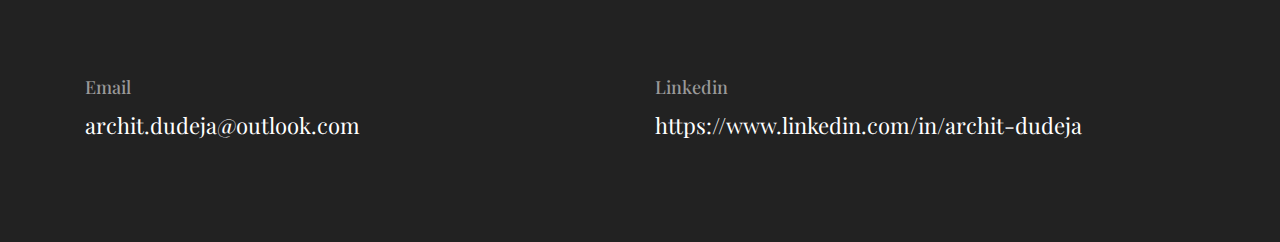
==== commit 0f326d6e: "Changing Structure" ====
--- a/index.html
+++ b/index.html
@@ -15,10 +15,7 @@
   <meta name="description" content="Portfolio">
   <meta name="viewport" content="width=device-width, initial-scale=1.0, maximum-scale=5.0">
   <meta name="author" content="Archit Dudeja">
-  <meta name="generator" content="Themefisher Kross Template v1.0">
-  
-  <!-- theme meta -->
-  <meta name="theme-name" content="kross" />
+  <meta name="generator" content="Portfolio Template">
   
   <!-- Favicon -->
   <link rel="shortcut icon" type="image/x-icon" href="images/icon.ico" />
@@ -29,6 +26,8 @@
   <link rel="stylesheet" href="plugins/slick/slick.css">
   <!-- themefy-icon -->
   <link rel="stylesheet" href="plugins/themify-icons/themify-icons.css">
+
+  <link rel="stylesheet" href="https://cdnjs.cloudflare.com/ajax/libs/font-awesome/6.0.0-beta3/css/all.min.css">
 
   <!-- Main Stylesheet -->
   <link href="css/style.css" rel="stylesheet">
@@ -69,14 +68,17 @@
 <section class="hero-area bg-primary" id="parallax">
   <div class="container">
     <div class="row">
-      <div class="col-lg-11 mx-auto">
+      <div class="col-lg-12 mx-auto">
         <h1 class="text-white font-tertiary">Hi ! I’m <br> Archit Dudeja <br> Business Data Analyst</h1>
-        <a href="https://drive.google.com/file/d/1S_8bBAADVAan-sXZr38k7oAN9zoQVA25/view?usp=sharing" target="_blank" class="btn btn-danger">Resume</a> 
-        <a href="#Experience" class="scroll-to-next">
+        <a href="https://drive.google.com/file/d/1S_8bBAADVAan-sXZr38k7oAN9zoQVA25/view?usp=sharing" target="_blank" class="btn btn-danger">Resume</a>
+      </div>
+      <div class="col-lg-12 mx-auto">
+        <div class="scroll-to-next" id="scrollButton">
           <img src="/images/scroll2.gif" alt="Scroll Down">
-        </a>
-      </div>
-    </div>
+          <img src="/images/scroll2.gif" alt="Scroll Down">
+      </div>
+    </div>
+  </div>
   </div>
   
   <div class="layer-bg w-100">
@@ -106,26 +108,58 @@
   <div class="layer" id="l9">
     <img src="images/illustrations/leaf-cyan-2.png" alt="bg-shape">
   </div>
+
   <!-- social icon -->
-  <ul class="list-unstyled ml-5 mt-3 position-relative zindex-1">
-    <li class="mb-4"><a class="text-white" href="https://github.com/architdudeja"><i class="ti-github"></i></a></li>
-    <li class="mb-4"><a class="text-white" href="https://www.linkedin.com/in/archit-dudeja/"><i class="ti-linkedin"></i></a></li>
-    <li class="mb-4"><a class="text-white" href="mailto:archit.dudeja@outlook.com"><i class="ti-email"></i></a></li>
-    
+  <ul class="social-icons">
+    <li><a class="github" href="https://github.com/architdudeja" target="_blank"><i class="fa-brands fa-github"></i></a></li>
+    <li><a class="linkedin" href="https://www.linkedin.com/in/archit-dudeja/" target="_blank"><i class="fa-brands fa-linkedin-in"></i></a></li>
+    <li><a class="email" href="mailto:archit.dudeja@outlook.com" target="_blank"><i class="fa fa-envelope"></i></a></li>
   </ul>
   <!-- /social icon -->
 </section>
 <!-- /hero area -->
 
-
-<!-- experience -->
-<section class="section experience" id="Experience">
-  <div class="container">
-    <div class="row justify-content-around">
+<section class="sect" id="sect">
+  <br>
+  <br>
+<div class="container py-8">
+  <!-- Navigation Tabs -->
+  <ul class="nav nav-tabs justify-content-center mb-4" id="sectionTabs" role="tablist">
+      <li class="nav-item" role="presentation">
+          <button class="nav-link active" id="experience-tab" data-bs-toggle="tab" 
+                  data-bs-target="#experience" type="button" role="tab">
+              Experience
+          </button>
+      </li>
+      <li class="nav-item" role="presentation">
+        <button class="nav-link" id="education-tab" data-bs-toggle="tab" 
+                data-bs-target="#education" type="button" role="tab">
+            Education
+        </button>
+    </li>
+      <li class="nav-item" role="presentation">
+          <button class="nav-link" id="projects-tab" data-bs-toggle="tab" 
+                  data-bs-target="#projects" type="button" role="tab">
+              Projects
+          </button>
+      </li>
+      <li class="nav-item" role="presentation">
+          <button class="nav-link" id="skills-tab" data-bs-toggle="tab" 
+                  data-bs-target="#skills" type="button" role="tab">
+              Skills
+          </button>
+      </li>
+  </ul>
+
+<!-- Sections -->
+<div class="tab-content" id="sectionTabContent">
+  <!-- Experience Section -->
+  <div class="tab-pane fade show active" id="experience" role="tabpanel">
+      <div class="section-container">
       <div class="col-lg-12 text-center">
-        <h2 class="section-title exp-title" >Experience</h2>
-      </div>
-      <div class="col-lg-10 col-md-12">
+        <h2 class="section-title sect-title" >Experience</h2>
+      </div>
+      <div class="col-lg-12 col-md-12">
         <div class="experience-card">
           <div class="left-section">
             <img src="/images/experience/UofU.png" alt="Organization Logo">
@@ -143,13 +177,12 @@
             </ul>
           </div>
         </div>
-        
-      </div>
-      </div>
+        </div>
+      
       <br>
       <br>
-      <div class="row justify-content-around">
-      <div class="col-lg-10 col-md-12 ">
+      
+      <div class="col-lg-12 col-md-12 ">
         <div class="experience-card">
           <div class="left-section">
             <img src="/images/experience/Accenture.png" alt="Organization Logo">
@@ -170,11 +203,10 @@
           </div>
         </div>
       </div>
-      </div>
+
       <br>
       <br>
-      <div class="row justify-content-around">
-      <div class="col-lg-10 col-md-12 ">
+      <div class="col-lg-12 col-md-12 ">
         <div class="experience-card">
           <div class="left-section">
             <img src="/images/experience/panch.png" alt="Organization Logo">
@@ -195,368 +227,231 @@
       </div>
     </div>
   </div>
+
+
+
+  <div class="tab-pane fade" id="projects" role="tabpanel">
+    <div class="section-container">
+        <div class="container">
+            <h2 class="sect-title text-center mb-5">Projects</h2>
+
+            <!-- Project Details Container -->
+            <div class="carousel-wrapper">
+              <button class="carousel-arrow left">&lt;</button>
+              <div class="carousel">
+                <div class="carousel-track">
+                  <!-- Slide 1 -->
+                  <div class="carousel-slide">
+                    <a href="https://public.tableau.com/app/profile/archit.dudeja3594/viz/CVDataAnalysis/Summary" target="_blank"> <h2>Cardiovascular Health Insights (Tableau Project)</h2></a>
+                    <h4>Data Visualization | Tableau</h4>
+                    <img src="/images/blog/Cardio Vascular.png" alt="Cardiovascular Health Insights">
+                    <div class="content">
+                      <p><strong>Project Overview:</strong> Analyzed health metrics of individuals who experienced cardiac events.</p>
+                      <h5>Business Impact</h5>
+                      <p>The project emphasizes identifying risk factors and aiding data-driven health decisions.</p>
+                      <h5>Data Integration</h5>
+                      <p>Combined data from multiple sources with 100% accuracy, utilizing data cleaning techniques to ensure reliability.</p>
+                      <h5>Key Performance Metrics</h5>
+                      <p>Devised dynamic parameterization and calculated metrics illuminating high-performing factors for executive decisions.</p>
+                    </div>
+                  </div>
+            
+                  <!-- Slide 2 -->
+                  <div class="carousel-slide">
+                    <a href="https://public.tableau.com/app/profile/archit.dudeja3594/viz/PatientPopulationAnalysis/Overview" target="_blank"><h2>Cancer Screening Dashboard</h2></a>
+                    <h4>Data Visualization | Tableau</h4>
+                    <img src="images/blog/Client Population.png" alt="Sales Analytics Dashboard">
+                    <div class="content">
+                      <p><strong>Project Overview:</strong> A dynamic dashboard to explore patterns in patient data, with a focus on cancer screening status.</p>
+                      <h5>Business Impact</h5>
+                      <p>Age and location trends in screenings.<br>
+                        Insights into how language, diversity, and time of year influence care patterns.<br>
+                        Connections between visit dates, providers, and visit locations.
+                      </p>
+                      <h5>Key Performance Metrics</h5>
+                      <p>🔍 Making one dashboard handle dynamic parameterization so all critical data points are at your fingertips.<br>
+                        📊 Analyzing relationships between patient demographics and provider interactions.<br>
+                        🌐 Visualizing patterns and trends that inform healthcare decisions.</p>
+                    </div>
+                  </div>
+                </div>
+              </div>
+              <button class="carousel-arrow right">&gt;</button>
+            </div>
+                        </div>
+                    </div>
+                </div>
+
+
+    
+<div class="tab-pane fade" id="education" role="tabpanel">
+  <div class="section-container">
+      <div class="container">
+          <h2 class="sect-title text-center mb-5">Education</h2>
+          
+          <div class="education-timeline">
+              <div class="timeline-track"></div>
+
+              <!-- Masters Degree -->
+              <div class="education-card left">
+                  <span class="year-badge">2023 - 2024</span>
+                  <h3 class="degree-title">Graduate Certificate in Business Analytics</h3>
+                  <p class="institution">University of Utah</p>
+                  <ul class="achievements">
+                      <li>GPA: 4.0/4.0</li>
+                      <li>Machine Learning, Data Mining</li>
+                      <li>Teaching Assistant in Data Science Lab</li>
+                     
+                  </ul>
+              </div>
+
+              <!-- Bachelors Degree -->
+              <div class="education-card right">
+                  <span class="year-badge">2023 - 2024</span>
+                  <h3 class="degree-title">Masters of Science in Information Systems</h3>
+                  <p class="institution">University of Utah</p>
+                  <ul class="achievements">
+                    <li>GPA: 3.9/4.0</li>
+                      <li>Major in Computer Science with focus on Data Structures</li>
+                      <li>Technical Lead of College Coding Club</li>
+                  </ul>
+              </div>
+
+              <!-- Additional Certification -->
+              <div class="education-card left">
+                  <span class="year-badge">2021</span>
+                  <h3 class="degree-title">Bachelors of Technology in Computer & Communication Engineering</h3>
+                  <p class="institution">Manipal University Jaipur</p>
+                  <ul class="achievements">
+                    <li>GPA: 8.07/10.0</li>
+                      <li>Developed real-world projects using Python and R</li>
+                      <li>Advanced certification in Machine Learning</li>
+                  </ul>
+              </div>
+          </div>
+      </div>
+  </div>
+</div>
+ 
+      <div class="tab-pane fade" id="skills" role="tabpanel">
+        <div class="section-container">
+            <h2 class="sect-title text-center mb-5">Skills</h2>
+            <div class="row g-4">
+                <!-- Visualization Card -->
+                <div class="col-md-4 col-lg-4">
+                    <div class="card skills-card">
+                        <div class="card-header">
+                            <h5 class="card-title">Visualization</h5>
+                        </div>
+                        <div class="card-body">
+                            <ul class="skills-grid">
+                                <li><i class="fas fa-chart-bar"></i> Tableau</li>
+                                <li><i class="fas fa-chart-line"></i> Power BI</li>
+                                <li><i class="fas fa-chart-pie"></i> Domo</li>
+                                <li><i class="fas fa-chart-area"></i> Looker</li>
+                                <li><i class="fas fa-chart-column"></i> Excel</li>
+                                <li><i class="fab fa-python"></i> Matplotlib</li>
+                              </ul>
+                        </div>
+                    </div>
+                </div>
+               
+
+                <!-- Programming Card -->
+                <div class="col-md-4 col-lg-4">
+                    <div class="card skills-card">
+                        <div class="card-header">
+                            <h5 class="card-title">Programming</h5>
+                        </div>
+                        <div class="card-body">
+                            <ul class="skills-grid">
+                                <li><i class="fab fa-python"></i> Python</li>
+                                <li><i class="fab fa-js"></i> JavaScript</li>
+                                <li><i class="fas fa-database"></i> SQL</li>
+                                <li><i class="fab fa-r-project"></i> R</li>
+                                <li><i class="fab fa-php"></i> PHP</li>
+                            </ul>
+                        </div>
+                    </div>
+                </div>
+                <!-- Database Management Card -->
+                <div class="col-md-4 col-lg-4">
+                  <div class="card skills-card">
+                      <div class="card-header">
+                          <h5 class="card-title">Database Management</h5>
+                      </div>
+                      <div class="card-body">
+                          <ul class="skills-grid">
+                              <li><i class="fas fa-database"></i> MySQL</li>
+                              <li><i class="fas fa-database"></i> PostgreSQL</li>
+                              <li><i class="fas fa-leaf"></i> MongoDB</li>
+                              <li><i class="fas fa-database"></i> Oracle</li>
+                              <li><i class="fas fa-database"></i> SQLite</li>
+                          </ul>
+                      </div>
+                  </div>
+              </div>
+
+                <!-- Data Analysis Card -->
+                <div class="col-md-6 col-lg-6 px-2">
+                    <div class="card skills-card">
+                        <div class="card-header">
+                            <h5 class="card-title">Data Analysis</h5>
+                        </div>
+                        <div class="card-body">
+                            <ul class="skills-grid">
+                                <li><i class="fas fa-calculator"></i> Statistical Analysis</li>
+                                <li><i class="fas fa-brain"></i> Machine Learning</li>
+                                <li><i class="fas fa-chart-column"></i>Hypothesis Testing</li>
+                                <li><i class="fas fa-magnifying-glass-chart"></i> Data Mining</li>
+                                <li><i class="fas fa-arrow-trend-up"></i>A/B Testing</li>
+                                <li><i class="fas fa-cluster"></i>Time Series Forecasting</li>
+                            </ul>
+                        </div>
+                    </div>
+                </div>
+                
+              
+               
+                
+
+                <!-- Tools & Frameworks Card -->
+                <div class="col-md-6 col-lg-6 px-2">
+                    <div class="card skills-card">
+                        <div class="card-header">
+                            <h5 class="card-title">Business & Product</h5>
+                        </div>
+                        <div class="card-body">
+                            <ul class="skills-grid">
+                                <li><i class="fab fa-git-alt"></i> Agile Methodology</li>
+                                <li><i class="fab fa-docker"></i> Feature Engineering</li>
+                                <li><i class="fab fa-jenkins"></i> Product owner</li>
+                                <li><i class="fa-brands fa-product-hunt"></i> Product Management</li>
+                                <li><i class="fab fa-react"></i> Process Optimization</li>
+                                <li><i class="fab fa-vuejs"></i> Automation</li>
+                            </ul>
+                        </div>
+                    </div>
+                </div>
+            </div>
+        </div>
+    </div>
 </section>
-<!-- ./experience -->
-
-<!-- services -
-<section class="section">
-  <div class="container">
-    <div class="row">
-      <div class="col-12 text-center">
-        <h2 class="section-title">Services</h2>
-      </div>
-      <div class="col-md-4 mb-4 mb-md-0">
-        <div class="card hover-shadow shadow">
-          <div class="card-body text-center px-4 py-5">
-            <i class="ti-palette icon mb-5 d-inline-block"></i>
-            <h4 class="mb-4">UI Design</h4>
-            <p>Lorem ipsum dolor sit amet, consectetur adipisicing elit, sed do eiusmod tempor incididunt ut labore et
-              dolore magna aliqua.</p>
-          </div>
-        </div>
-      </div>
-      <div class="col-md-4 mb-4 mb-md-0">
-        <div class="card active-bg-primary hover-shadow shadow">
-          <div class="card-body text-center px-4 py-5">
-            <i class="ti-vector icon mb-5 d-inline-block"></i>
-            <h4 class="mb-4">UX Design</h4>
-            <p>Lorem ipsum dolor sit amet, consectetur adipisicing elit, sed do eiusmod tempor incididunt ut labore et
-              dolore magna aliqua.</p>
-          </div>
-        </div>
-      </div>
-      <div class="col-md-4 mb-4 mb-md-0">
-        <div class="card hover-shadow shadow">
-          <div class="card-body text-center px-4 py-5">
-            <i class="ti-panel icon mb-5 d-inline-block"></i>
-            <h4 class="mb-4">Interaction Design</h4>
-            <p>Lorem ipsum dolor sit amet, consectetur adipisicing elit, sed do eiusmod tempor incididunt ut labore et
-              dolore magna aliqua.</p>
-          </div>
-        </div>
-      </div>
-    </div>
-  </div>
-</section>
- /services -->
-
-<!-- portfolio 
-<section class="section">
-  <div class="container">
-    <div class="row">
-      <div class="col-12 text-center">
-        <h2 class="section-title">Portfolio</h2>
-      </div>
-    </div>
-    <div class="row shuffle-wrapper">
-      <div class="col-lg-4 col-6 mb-4 shuffle-item">
-        <div class="position-relative rounded hover-wrapper">
-          <img src="images/portfolio/item-1.png" alt="portfolio-image" class="img-fluid rounded w-100">
-          <div class="hover-overlay">
-            <div class="hover-content">
-              <a class="btn btn-light btn-sm" href="#!">view project</a>
-            </div>
-          </div>
-        </div>
-      </div>
-      <div class="col-lg-4 col-6 mb-4 shuffle-item">
-        <div class="position-relative rounded hover-wrapper">
-          <img src="images/portfolio/item-2.png" alt="portfolio-image" class="img-fluid rounded w-100">
-          <div class="hover-overlay">
-            <div class="hover-content">
-              <a class="btn btn-light btn-sm" href="#!">view project</a>
-            </div>
-          </div>
-        </div>
-      </div>
-      <div class="col-lg-4 col-6 mb-4 shuffle-item">
-        <div class="position-relative rounded hover-wrapper">
-          <img src="images/portfolio/item-3.png" alt="portfolio-image" class="img-fluid rounded w-100">
-          <div class="hover-overlay">
-            <div class="hover-content">
-              <a class="btn btn-light btn-sm" href="#!">view project</a>
-            </div>
-          </div>
-        </div>
-      </div>
-      <div class="col-lg-4 col-6 mb-4 shuffle-item">
-        <div class="position-relative rounded hover-wrapper">
-          <img src="images/portfolio/item-4.png" alt="portfolio-image" class="img-fluid rounded w-100">
-          <div class="hover-overlay">
-            <div class="hover-content">
-              <a class="btn btn-light btn-sm" href="#!">view project</a>
-            </div>
-          </div>
-        </div>
-      </div>
-      <div class="col-lg-4 col-6 mb-4 shuffle-item">
-        <div class="position-relative rounded hover-wrapper">
-          <img src="images/portfolio/item-5.png" alt="portfolio-image" class="img-fluid rounded w-100">
-          <div class="hover-overlay">
-            <div class="hover-content">
-              <a class="btn btn-light btn-sm" href="#!">view project</a>
-            </div>
-          </div>
-        </div>
-      </div>
-    </div>
-  </div>
-</section>
- /portfolio -->
-
-<!-- testimonial -
-<section class="section bg-primary position-relative testimonial-bg-shapes">
-  <div class="container">
-    <div class="row">
-      <div class="col-12 text-center">
-        <h2 class="section-title text-white mb-5">Testimonials</h2>
-      </div>
-      <div class="col-lg-10 mx-auto testimonial-slider">
-       
-        <div class="text-center testimonial-content">
-          <i class="ti-quote-right text-white icon mb-4 d-inline-block"></i>
-          <p class="text-white mb-4">Lorem ipsum dolor sit amet, consectetur adipisicing elit, sed do eiusmod tempor
-            incididunt ut labore et dolore magna aliqua. Ut enim ad minim veniam, <strong>quis nostrud exercitation
-              ullamco laboris nisi ut aliquip ex ea commodo consequat.</strong> Duis aute irure dolor in reprehenderit
-            in voluptate velit esse cillum dolore eu fugiat nulla pariatur.</p>
-          <img class="img-fluid rounded-circle mb-4 d-inline-block" src="images/testimonial/client-1.png"
-            alt="client-image">
-          <h4 class="text-white">Jesica Gomez</h4>
-          <h6 class="text-light mb-4">CEO, Funder</h6>
-        </div>
-       
-        <div class="text-center testimonial-content">
-          <i class="ti-quote-right text-white icon mb-4 d-inline-block"></i>
-          <p class="text-white mb-4">Lorem ipsum dolor sit amet, consectetur adipisicing elit, sed do eiusmod tempor
-            incididunt ut labore et dolore magna aliqua. Ut enim ad minim veniam, <strong>quis nostrud exercitation
-              ullamco
-              laboris nisi ut aliquip ex ea commodo consequat.</strong> Duis aute irure dolor in reprehenderit in
-            voluptate velit
-            esse cillum dolore eu fugiat nulla pariatur.</p>
-          <img class="img-fluid rounded-circle mb-4 d-inline-block" src="images/testimonial/client-1.png"
-            alt="client-image">
-          <h4 class="text-white">Jesica Gomez</h4>
-          <h6 class="text-light mb-4">CEO, Funder</h6>
-        </div>
-       
-        <div class="text-center testimonial-content">
-          <i class="ti-quote-right text-white icon mb-4 d-inline-block"></i>
-          <p class="text-white mb-4">Lorem ipsum dolor sit amet, consectetur adipisicing elit, sed do eiusmod tempor
-            incididunt ut labore et dolore magna aliqua. Ut enim ad minim veniam, <strong>quis nostrud exercitation
-              ullamco
-              laboris nisi ut aliquip ex ea commodo consequat.</strong> Duis aute irure dolor in reprehenderit in
-            voluptate velit
-            esse cillum dolore eu fugiat nulla pariatur.</p>
-          <img class="img-fluid rounded-circle mb-4 d-inline-block" src="images/testimonial/client-1.png"
-            alt="client-image">
-          <h4 class="text-white">Jesica Gomez</h4>
-          <h6 class="text-light mb-4">CEO, Funder</h6>
-        </div>
-      </div>
-    </div>
-  </div>
-
-  <img src="images/backgrounds/map.png" alt="map" class="img-fluid bg-map">
-  <img src="images/illustrations/dots-group-v.png" alt="bg-shape" class="img-fluid bg-shape-1">
-  <img src="images/illustrations/leaf-orange.png" alt="bg-shape" class="img-fluid bg-shape-2">
-  <img src="images/illustrations/dots-group-sm.png" alt="bg-shape" class="img-fluid bg-shape-3">
-  <img src="images/illustrations/leaf-pink-round.png" alt="bg-shape" class="img-fluid bg-shape-4">
-  <img src="images/illustrations/leaf-cyan.png" alt="bg-shape" class="img-fluid bg-shape-5">
-</section>
- /testimonial -->
-
-
-
-<section class="project section" id="projects">
-  <div class="container">
-    <div class="row">
-      <div class="col-12 text-center">
-        <h2 class="section-title">Projects</h2>
-      </div>
-      <div class="col-8 offset-2">
-      <div class="project-card text-center">
-        <h1>Cardiovascular Health Insights (Tableau Project)</h1>
-        <h2>Data Visualization | Tableau</h2>
-        <img src="/images/blog/Cardio Vascular.png" alt="Amazon-themed sales dashboard">
-        <div class="project-details text-left">
-          <p><strong>Project Overview:</strong> Analyzed health metrics of individuals who experienced cardiac events </p>
-          <ul>
-            <li><strong>Business Impact:</strong> The project emphasizes identifying risk factors and aiding data-driven health decisions.</li>
-            <li><strong>Data Integration:</strong> Combined data from multiple sources with 100% accuracy, utilizing data cleaning techniques to ensure reliability.</li>
-            <li><strong>Key Performance Metrics:</strong> Devised dynamic paramterization and calculated metrics illuminating high-performing factors for executive decisions.</li>
-            
-          </ul>
-        </div>
-      </div>
-      </div>
-      </div>
-      <br> 
-      <!--
-      <div class="row">
-      <div class="col-lg-4 col-sm-6 mb-4 mb-lg-0">
-        <article class="card shadow">
-          <img class="port rounded card-img-top" src="images/blog/Cardio Vascular.png" alt="post-thumb" >
-          <div class="card-body">
-            <h4 class="card-title"><a class="text-dark" href="blog-single.html">Cardiovascular Health Insights (Tableau Project)</a>
-            </h4>
-            <p class="cars-text">Analyzed health metrics of individuals who experienced cardiac events to uncover key patterns. Developed an interactive Tableau dashboard to visualize data trends and provide actionable insights. The project emphasizes identifying risk factors and aiding data-driven health decisions.</p>
-            <a href="#" class="btn btn-xs btn-primary">Read More</a>
-          </div>
-        </article>
-      </div>
-      <div class="col-lg-4 col-sm-6 mb-4 mb-lg-0">
-        <article class="card shadow">
-          <img class="port rounded card-img-top" src="images/blog/Primary Healthcare.png" alt="post-thumb">
-          <div class="card-body">
-            <h4 class="card-title"><a class="text-dark" href="blog-single.html">Capstone with Intermountain Health</a>
-            </h4>
-            <p class="cars-text">Collaborated with a primary healthcare hospital to analyze data on five key health metrics. Designed visually compelling dashboards to help doctors illustrate how habits influence heart health to patients. This project focused on making data approachable for medical practitioners and their patients.</p>
-            <a href="#" class="btn btn-xs btn-primary">Read More</a>
-          </div>
-        </article>
-      </div>
-      <div class="col-lg-4 col-sm-6 mb-4 mb-lg-0">
-        <article class="card shadow">
-          <img class="port rounded card-img-top" src="images/blog/Client Population.png" alt="post-thumb">
-          <div class="card-body">
-            <h4 class="card-title"><a class="text-dark" href="https://public.tableau.com/app/profile/archit.dudeja3594/viz/PatientPopulationAnalysis/Overview">Patient Cancer Screening Dashboard</a>
-            </h4>
-            <p class="cars-text">Created a dashboard to explore trends in cancer screening data, analyzing factors such as age, location, and visit patterns. Addressed challenges like dynamic parameterization and demographic insights to improve healthcare understanding. This project highlights actionable insights through data visualization.</p>
-            <a href="https://public.tableau.com/app/profile/archit.dudeja3594/viz/PatientPopulationAnalysis/Overview" class="btn btn-xs btn-primary">Read More</a>
-          </div>
-        </article>
-      </div>
-    </div>
-  </div>
-</section>
--->
-<!-- skills -->
-<section class="section" id="skills">
-  <div class="container">
-    <div class="row">
-      <div class="col-lg-12 text-center">
-        <h2 class="section-title">Skills</h2>
-      </div>
-      <div class="col-lg-4 col-sm-6 mb-4 mb-lg-0">
-        <div class="card shadow text-center">
-          <div class="position-relative rounded-top progress-wrapper" data-color="#fdb157">
-            <div class="wave" data-progress="90%"></div>
-          </div>
-          <div class="card-footer bg-white">
-            <h4 class="card-title">Data Visualization</h4>
-            <p>Tableau, Power BI, Google Looker, Microsoft Excel, DOMO </p>
-          </div>
-        </div>
-      </div>
-      <div class="col-lg-4 col-sm-6 mb-4 mb-lg-0">
-        <div class="card shadow text-center">
-          <div class="position-relative rounded-top progress-wrapper" data-color="#9473e6">
-            <div class="wave" data-progress="70%"></div>
-          </div>
-          <div class="card-footer bg-white">
-            <h4 class="card-title">Programming</h4>
-            <p>R (Tidyverse, dplyr), SQL (PostgreSQL, Oracle SQL),  Python (Pandas, NumPy, Scikit)</p>
-          </div>
-        </div>
-      </div>
-      <div class="col-lg-4 col-sm-6 mb-4 mb-lg-0">
-        <div class="card shadow text-center">
-          <div class="position-relative rounded-top progress-wrapper" data-color="#bdecf6">
-            <div class="wave" data-progress="80%"></div>
-          </div>
-          <div class="card-footer bg-white">
-            <h4 class="card-title">Technologies </h4>
-            <p>SSIS, SSRS, MongoDB, Apache Airflow, Snowflake, Amazon S3</p>
-          </div>
-        </div>
-      </div>
-    </div>
-    <br>
-    <br>
-    <div class="row">
-      <div class="col-lg-4 col-sm-6 mb-4 mb-lg-0">
-        <div class="card shadow text-center">
-          <div class="position-relative rounded-top progress-wrapper" data-color="#ffbcaa">
-            <div class="wave" data-progress="70%"></div>
-          </div>
-          <div class="card-footer bg-white">
-            <h4 class="card-title">Analysis</h4>
-            <p> Statistical Analysis, A/B Testing, Ad Hoc Analysis, Hypothesis Testing</p>
-          </div>
-        </div>
-      </div>
-      <div class="col-lg-4 col-sm-6 mb-4 mb-lg-0">
-        <div class="card shadow text-center">
-          <div class="position-relative rounded-top progress-wrapper" data-color="#EF798A">
-            <div class="wave" data-progress="80%"></div>
-          </div>
-          <div class="card-footer bg-white">
-            <h4 class="card-title">Forecasting</h4>
-            <p>Financial Modeling, Time Series Forecasting, Regression, Neural Networks, Decision Trees </p>
-          </div>
-        </div>
-      </div>
-    <div class="col-lg-4 col-sm-6 mb-4 mb-lg-0">
-      <div class="card shadow text-center">
-        <div class="position-relative rounded-top progress-wrapper" data-color="#FFF689">
-          <div class="wave" data-progress="100%"></div>
-        </div>
-        <div class="card-footer bg-white">
-          <h4 class="card-title">Management</h4>
-          <p>Business Reporting, Critical Thinking, Process Optimization, Stakeholder Management</p>
-        </div>
-      </div>
-    </div>
-  </div>
-    </div>
-  </div>
-</section>
-<!-- /skills -->
-
 <!-- about -->
-<section class="section">
+<section class="sect-abt section">
   <div class="container">
     <div class="row">
       <div class="col-lg-10 mx-auto text-center">
-        <p class="font-secondary paragraph-lg text-dark">Results-driven Business Intelligence and Data Analyst with a strong background in creating data-driven solutions to enhance business
-          performance and operational efficiency. Skilled in leveraging advanced data analysis tools and techniques to solve complex problems,
-          strengthen decision-making processes, and streamline operations.</p>
+        
         <a href="about.html" class="btn btn-primary">know more</a>
       </div>
     </div>
   </div>
-</section>
-<!-- /about --
-<section class="section pb-0">
-  <div class="container">
-    <div class="client-logo-slider d-flex align-items-center">
-      <a href="contact.html" class="text-center d-block outline-0 p-4"><img class="d-unset img-fluid"
-          src="images/experience/Accenture.png" alt="client-logo"></a>
-      <a href="contact.html" class="text-center d-block outline-0 p-4"><img class="d-unset img-fluid"
-          src="images/experience/panch.png" alt="client-logo"></a>
-      <a href="contact.html" class="text-center d-block outline-0 p-4"><img class="d-unset img-fluid"
-          src="images/clients-logo/client-logo-3.png" alt="client-logo"></a>
-      <a href="contact.html" class="text-center d-block outline-0 p-4"><img class="d-unset img-fluid"
-          src="images/clients-logo/client-logo-4.png" alt="client-logo"></a>
-      <a href="contact.html" class="text-center d-block outline-0 p-4"><img class="d-unset img-fluid"
-          src="images/clients-logo/client-logo-5.png" alt="client-logo"></a>
-      <a href="contact.html" class="text-center d-block outline-0 p-4"><img class="d-unset img-fluid"
-          src="images/clients-logo/client-logo-1.png" alt="client-logo"></a>
-      <a href="contact.html" class="text-center d-block outline-0 p-4"><img class="d-unset img-fluid"
-          src="images/clients-logo/client-logo-2.png" alt="client-logo"></a>
-      <a href="contact.html" class="text-center d-block outline-0 p-4"><img class="d-unset img-fluid"
-          src="images/clients-logo/client-logo-3.png" alt="client-logo"></a>
-      <a href="contact.html" class="text-center d-block outline-0 p-4"><img class="d-unset img-fluid"
-          src="images/clients-logo/client-logo-4.png" alt="client-logo"></a>
-      <a href="contact.html" class="text-center d-block outline-0 p-4"><img class="d-unset img-fluid"
-          src="images/clients-logo/client-logo-5.png" alt="client-logo"></a>
-    </div>
-  </div>
-</section>
-
 
 <!-- contact -->
-<section class="section section-on-footer" data-background="images/backgrounds/bg-dots.png">
+ <br>
+ <br>
+<div class="section section-on-footer" data-background="images/backgrounds/bg-dots.png">
   <div class="container">
     <div class="row">
       <div class="col-12 text-center">
@@ -611,15 +506,11 @@
 
 <!-- jQuery -->
 <script src="plugins/jQuery/jquery.min.js"></script>
-<!-- Bootstrap JS -->
-<script src="plugins/bootstrap/bootstrap.min.js"></script>
-<!-- slick slider -->
-<script src="plugins/slick/slick.min.js"></script>
-<!-- filter -->
-<script src="plugins/shuffle/shuffle.min.js"></script>
 
 <!-- Main Script -->
 <script src="js/script.js"></script>
+<script src="https://cdn.jsdelivr.net/npm/bootstrap@5.3.0/dist/js/bootstrap.bundle.min.js"></script>
+
 
 </body>
 </html>
--- a/css/style.css
+++ b/css/style.css
@@ -393,22 +393,25 @@
   border: 0;
 }
 
-/* /card */
+/* card */
 .navigation {
   padding: 10px 100px;
   transition: 0.3s ease;
   height: 100 px ;
 }
+
 .navigation.nav-bg {
-  background-color: #41228e;
-  padding: 15px 100px;
-  height: 20 px ;
-}
+  background-color: transparent;
+  padding: 5px 50px;
+  height: 10 px ;
+}
+
 @media (max-width: 991px) {
   .navigation.nav-bg {
     padding: 15px 20px;
   }
 }
+
 @media (max-width: 991px) {
   .navigation {
     padding: 20px;
@@ -499,59 +502,6 @@
   bottom: 0;
   left: 0;
 }
-
-/* skills */
-.progress-wrapper {
-  height: 130px;
-  overflow: hidden;
-}
-
-.wave {
-  position: absolute;
-  width: 100%;
-  height: 100%;
-}
-.wave::before, .wave::after {
-  content: "";
-  position: absolute;
-  width: 800px;
-  height: 800px;
-  bottom: 0;
-  left: 50%;
-  background-color: rgba(255, 255, 255, 0.4);
-  border-radius: 45%;
-  transform: translateX(-50%) rotate(0);
-  -webkit-animation: rotate 6s linear infinite;
-          animation: rotate 6s linear infinite;
-  z-index: 10;
-}
-.wave::after {
-  border-radius: 47%;
-  background-color: rgba(255, 255, 255, 0.9);
-  transform: translateX(-50%) rotate(0);
-  -webkit-animation: rotate 10s linear -5s infinite;
-          animation: rotate 10s linear -5s infinite;
-  z-index: 20;
-}
-
-@-webkit-keyframes rotate {
-  50% {
-    transform: translateX(-50%) rotate(180deg);
-  }
-  100% {
-    transform: translateX(-50%) rotate(360deg);
-  }
-}
-
-@keyframes rotate {
-  50% {
-    transform: translateX(-50%) rotate(180deg);
-  }
-  100% {
-    transform: translateX(-50%) rotate(360deg);
-  }
-}
-/* /skills */
 
 /* education */
 .edu-bg-image {
@@ -839,23 +789,19 @@
 }
 /*# sourceMappingURL=style.css.map */
 
-.exp-title{
+.sect-title{
   color: white;
-}
+} 
+/* Background Colour
 /* Experience */
-.experience{
-  background-image: linear-gradient(#36197F, #FEE9E1);
+.sect{
+  background-image: linear-gradient(#36197F, #dda58f);
 }
 /* Education*/
-.education{
-  background: linear-gradient(white, #FEE9E1);
-  
-}
-/* Projects*/
-.project{
-  background: linear-gradient(#FEE9E1, white);
-  
-}
+.sect-abt{
+  background: linear-gradient(#dda58f, white);
+}
+
 .experience-card {
   display: flex;
   flex-direction: row;
@@ -953,53 +899,521 @@
     transform: translateY(-5px);
   }
 }
-
-.project-card {
-  background-color: #fff;
+/* Project Section */
+/* Wrapper for carousel and arrows */
+.carousel-wrapper {
+  position: relative;
+  max-width: 900px;
+  margin: 50px auto;
+  display: flex;
+  align-items: center;
+  justify-content: space-between;
+}
+
+.carousel {
+  flex: 1;
+  overflow: hidden;
+  border-radius: 8px;
+  box-shadow: 0 4px 10px rgba(0, 0, 0, 0.1);
+  background: #fff;
+}
+
+.carousel-track {
+  display: flex;
+  transition: transform 0.5s ease-in-out;
+}
+
+.carousel-slide {
+  min-width: 100%;
+  box-sizing: border-box;
+  padding: 20px;
+  text-align: center;
+}
+
+.carousel-slide h2 {
+  color: #6f1d1b;
+  font-size: 1.8rem;
+  font-weight: bold;
+  margin-bottom: 0.5rem;
+}
+
+.carousel-slide h4 {
+  color: #8e2a2a;
+  font-size: 1rem;
+  margin-bottom: 1.5rem;
+}
+
+.carousel-slide img {
+  max-width: 80%;
+  border-radius: 8px;
+  margin-bottom: 1rem;
+}
+
+.carousel-slide .content {
+  text-align: left;
+  font-size: 0.95rem;
+}
+
+.carousel-slide .content h5 {
+  font-size: 1.1rem;
+  color: #444;
+  margin-top: 1rem;
+  margin-bottom: 0.5rem;
+}
+
+.carousel-slide .content p {
+  color: #666;
+  margin-bottom: 1rem;
+}
+
+.carousel-arrow {
+  background: #6f1d1b;
+  border: none;
+  border-radius: 50%;
+  width: 40px;
+  height: 40px;
+  color: #fff;
+  display: flex;
+  align-items: center;
+  justify-content: center;
+  cursor: pointer;
+  z-index: 10;
+}
+
+.carousel-arrow:hover {
+  background: #8e2a2a;
+}
+
+.carousel-arrow.left {
+  margin-right: 10px;
+}
+
+.carousel-arrow.right {
+  margin-left: 10px;
+}
+
+@media screen and (max-width: 768px) {
+  .carousel-arrow {
+    width: 30px;
+    height: 30px;
+  }
+}
+/* nav tabs Section */
+
+.nav-tabs {
+  border-bottom: none;
+  gap: 4rem; /* Adds spacing between nav items */
+}
+
+.nav-tabs .nav-link {
+  color: white;
+  font-size: 1.2rem;  
+  background-color: #3c0953;
+  border: 2px solid transparent;
+  border-radius: 50px; /* Pill shape */
+  padding: 0.75rem 2rem;
+  margin: 0 0.5rem;
+  transition: all 0.3s ease;
+  font-weight: 600;
+}
+
+.nav-tabs .nav-link:hover {
+  background-color: rgba(54, 25, 127, 0.2);
+  transform: translateY(-2px);
+}
+
+.nav-tabs .nav-link.active {
+  color: white;
+  background-color: #968de9;
+  border-color: rgb(128, 65, 230);
+  box-shadow: 0 4px 12px rgba(54, 25, 127, 0.3);
+}
+
+/* Remove the underline effect since we're using pill style */
+.nav-tabs .nav-link::after {
+  display: none;
+  background-color: #333;
+}
+
+.tab-content {
+  padding: 3rem 0;
+}
+
+.tab-pane {
+  opacity: 0;
+  transform: translateY(20px);
+  transition: all 0.3s ease;
+}
+
+.tab-pane.show.active {
+  opacity: 1;
+  transform: translateY(0);
+}
+
+.section-container {
+  min-height: 400px;
+}
+
+/* Skills Section */
+.skills-card {
+  height: 100%;
+  border: none;
+  border-radius: 24px;
+  background: white;
+  box-shadow: 0 10px 30px rgba(54, 25, 127, 0.1);
+  transition: all 0.3s ease;
+  overflow: hidden;
+
+}
+
+.skills-card:hover {
+  transform: translateY(-5px);
+  box-shadow: 0 15px 35px rgba(54, 25, 127, 0.2);
+}
+
+.skills-card .card-header {
+  background: linear-gradient(45deg, #36197F, #4a2ba7);
+  border: none;
+  padding: 1.5rem;
+  border-radius: 24px 24px 0 0;
+}
+
+.skills-card .card-title {
+  color: white;
+  font-weight: 700;
+  margin: 0;
+  font-size: 1.25rem;
+  letter-spacing: 0.5px;
+}
+
+.skills-card .card-body {
+  padding: 1.5rem;
+}
+
+.skills-grid {
+  display: grid;
+  grid-template-columns: repeat(2, 1fr);
+  gap: 1rem;
+  margin: 0;
+  padding: 0;
+  list-style: none;
+}
+
+.skills-grid li {
+  display: flex;
+  align-items: center;
+  padding: 0.75rem;
+  background: rgba(54, 25, 127, 0.05);
   border-radius: 12px;
-  box-shadow: 0 4px 10px rgba(0, 0, 0, 0.1);
+  font-size: 0.95rem;
+  transition: all 0.2s ease;
+}
+
+.skills-grid li:hover {
+  background: rgba(87, 40, 204, 0.1);
+  transform: translateX(3px);
+}
+
+.skills-grid li i {
+  margin-right: 0.5rem;
+  color: #36197F;
+}
+
+@media (max-width: 768px) {
+  .skills-grid {
+      grid-template-columns: 1fr;
+  }
+}
+@media (max-width: 668px) {
+
+  .skills-card {
+    width: 60%;
+  }
+  .skills-grid li {
+    font-size: 0.5rem;
+  }
+}
+
+/* Project Section Styles */
+.project-showcase {
+  padding: 2rem 0;
+}
+
+.featured-project {
+  background: white;
+  border-radius: 24px;
+  box-shadow: 0 10px 30px rgba(54, 25, 127, 0.1);
+  padding: 2rem;
+  margin-bottom: 3rem;
+  transition: all 0.3s ease;
+}
+
+.featured-project:hover {
+  transform: translateY(-5px);
+  box-shadow: 0 15px 35px rgba(54, 25, 127, 0.2);
+}
+
+.project-title {
+  color: #36197F;
+  font-size: 2rem;
+  font-weight: 700;
+  margin-bottom: 0.5rem;
+}
+
+.project-subtitle {
+  color: #666;
+  font-size: 1.1rem;
+  margin-bottom: 1.5rem;
+}
+
+.project-image {
+  border-radius: 16px;
+  width: 100%;
+  height: auto;
+  margin-bottom: 2rem;
+  box-shadow: 0 5px 15px rgba(0, 0, 0, 0.1);
+}
+
+.project-details {
+  text-align: left;
+  padding: 1rem 0;
+}
+
+.project-details ul {
+  list-style: none;
+  padding-left: 0;
+}
+
+.project-details li {
+  margin-bottom: 1rem;
+  padding-left: 1.5rem;
+  position: relative;
+}
+
+.project-details li:before {
+  content: '→';
+  color: #36197F;
+  position: absolute;
+  left: 0;
+}
+
+/* Carousel Styles */
+.project-carousel {
+  border-radius: 24px;
   overflow: hidden;
+  box-shadow: 0 10px 30px rgba(54, 25, 127, 0.1);
+}
+
+.carousel-inner {
+  border-radius: 24px;
+}
+
+.carousel-item {
+  height: 400px;
+  background-position: center;
+  background-size: cover;
+  background-repeat: no-repeat;
+}
+
+.carousel-caption {
+  background: rgba(54, 25, 127, 0.8);
+  border-radius: 16px;
+  padding: 1.5rem;
+  bottom: 2rem;
+}
+
+.carousel-indicators {
+  margin-bottom: 1rem;
+}
+
+.carousel-control-prev,
+.carousel-control-next {
+  width: 5%;
+  opacity: 0.8;
+}
+
+/* Tag styles */
+.tech-tag {
+  display: inline-block;
+  padding: 0.4rem 1rem;
+  margin: 0.25rem;
+  background: rgba(54, 25, 127, 0.1);
+  color: #36197F;
+  border-radius: 50px;
+  font-size: 0.9rem;
+}
+
+.education-timeline {
+  position: relative;
+  padding: 2rem 0;
+}
+
+.timeline-track {
+  position: absolute;
+  left: 50%;
+  width: 2px;
+  height: 100%;
+  background: #36197F;
+  transform: translateX(-50%);
+}
+
+.education-card {
+  position: relative;
+  width: calc(50% - 30px);
+  margin: 2rem 0;
+  background: white;
+  border-radius: 24px;
+  padding: 2rem;
+  box-shadow: 0 10px 30px rgba(54, 25, 127, 0.1);
+  transition: all 0.3s ease;
+}
+
+.education-card:hover {
+  transform: translateY(-5px);
+  box-shadow: 0 15px 35px rgba(54, 25, 127, 0.2);
+}
+
+.education-card::before {
+  content: '';
+  position: absolute;
+  top: 50%;
+  width: 30px;
+  height: 2px;
+  background: #36197F;
+}
+
+.education-card::after {
+  content: '';
+  position: absolute;
+  top: 50%;
+  width: 20px;
+  height: 20px;
+  background: #36197F;
+  border: 4px solid white;
+  border-radius: 50%;
+  transform: translateY(-50%);
+  box-shadow: 0 0 0 4px rgba(54, 25, 127, 0.2);
+}
+
+.education-card.left {
+  left: 0;
+}
+
+.education-card.right {
+  left: calc(50% + 30px);
+}
+
+.education-card.left::before {
+  right: -30px;
+}
+
+.education-card.right::before {
+  left: -30px;
+}
+
+.education-card.left::after {
+  right: -40px;
+}
+
+.education-card.right::after {
+  left: -40px;
+}
+
+.year-badge {
+  display: inline-block;
+  background: rgba(54, 25, 127, 0.1);
+  color: #36197F;
+  padding: 0.5rem 1.5rem;
+  border-radius: 50px;
+  font-weight: 600;
+  margin-bottom: 1rem;
+}
+
+.degree-title {
+  color: #36197F;
+  font-size: 1.5rem;
+  font-weight: 700;
+  margin-bottom: 0.5rem;
+}
+
+.institution {
+  color: #666;
+  font-size: 1.1rem;
+  margin-bottom: 1rem;
+}
+
+.achievements {
+  margin: 0;
+  padding-left: 1.2rem;
+}
+
+.achievements li {
+  margin-bottom: 0.5rem;
+  color: #444;
+}
+
+@media (max-width: 768px) {
+  .timeline-track {
+      left: 0;
+  }
+
+  .education-card {
+      width: calc(100% - 30px);
+      margin-left: 30px;
+  }
+
+  .education-card.left,
+  .education-card.right {
+      left: 30px;
+  }
+
+  .education-card.left::before,
+  .education-card.right::before {
+      left: -30px;
+  }
+
+  .education-card.left::after,
+  .education-card.right::after {
+      left: -40px;
+  }
+}
+ /* Floating icon container */
+ .social-icons {
+  position: fixed;
+  top: 50%;
+  left: 10px;
+  transform: translateY(-50%);
+  z-index: 1000;
+}
+
+.social-icons li {
+  list-style: none;
+  margin: 15px 0;
+}
+
+.social-icons a {
+  text-decoration: none;
+  color: white;
+  font-size: 2rem; /* Makes icons larger */
+  width: 60px;
+  height: 60px;
   display: flex;
-  flex-direction: column;
-  padding: 20px;
-  gap: 15px;
-}
-
-.project-card h1 {
-  font-size: 1.5rem;
-  color: #7c0f14; /* Dark red title */
-  margin: 0;
-}
-
-.project-card h2 {
-  font-size: 1rem;
-  color: #666;
-  margin: 5px 0 15px;
-}
-
-.project-card img {
-  height: 300px;
-  width: 80%;
-  margin-left: 50px;
-  border-radius: 8px;
-  box-shadow: 0 4px 8px rgba(0, 0, 0, 0.1);
-}
-
-.project-details {
-  font-size: 0.9rem;
-  line-height: 1.6;
-}
-
-.project-details strong {
-  color: #333;
-}
-
-.project-details ul {
-  list-style-type: disc;
-  margin-left: 20px;
-  margin-top: 10px;
-}
-
-.project-details ul li {
-  margin-bottom: 8px;
+  align-items: center;
+  justify-content: center;
+  border-radius: 50%;
+  background-color: #0077b5; /* Default color for LinkedIn */
+  box-shadow: 0 4px 6px rgba(0, 0, 0, 0.2);
+  transition: transform 0.3s ease, background-color 0.3s ease;
+}
+
+.social-icons a:hover {
+  transform: scale(1.2); /* Adds hover effect */
+}
+
+.social-icons a.github {
+  background-color: #333; /* GitHub color */
+}
+
+.social-icons a.email {
+  background-color: #d93025; /* Email color */
 }